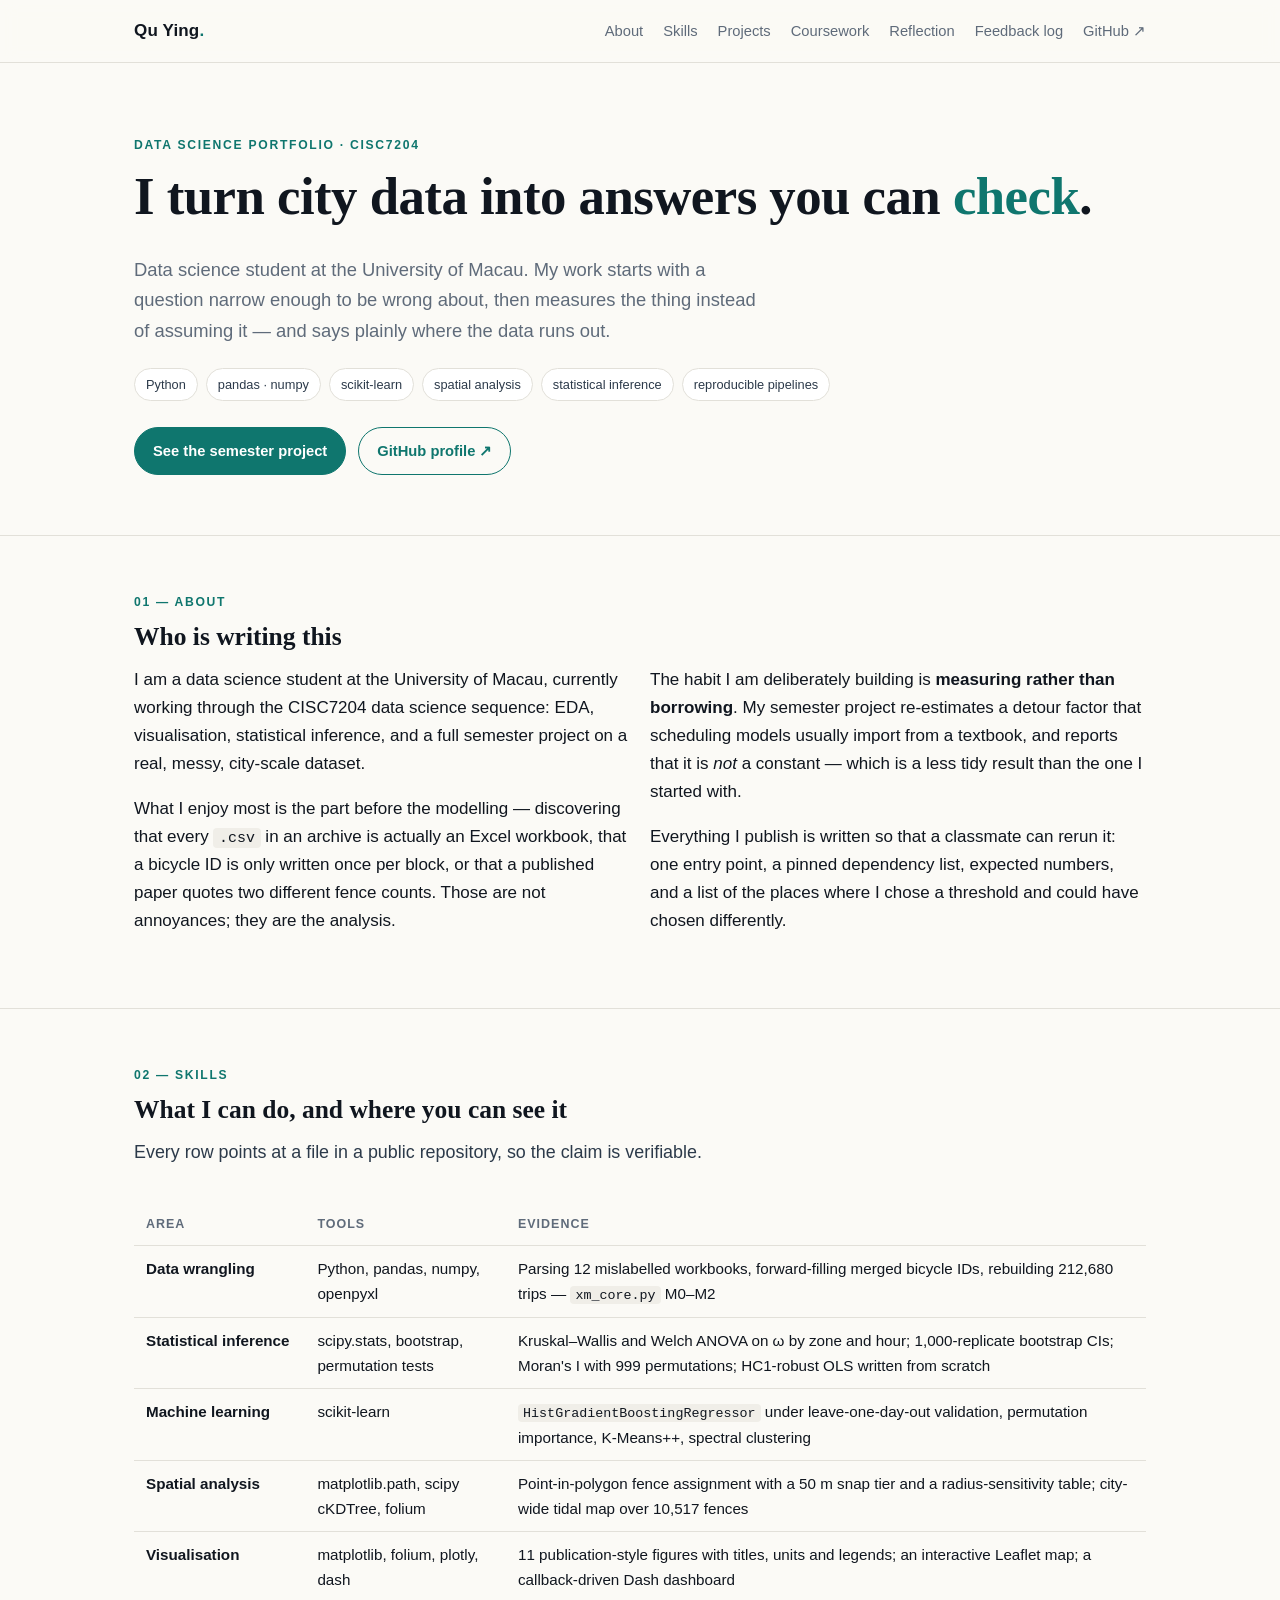
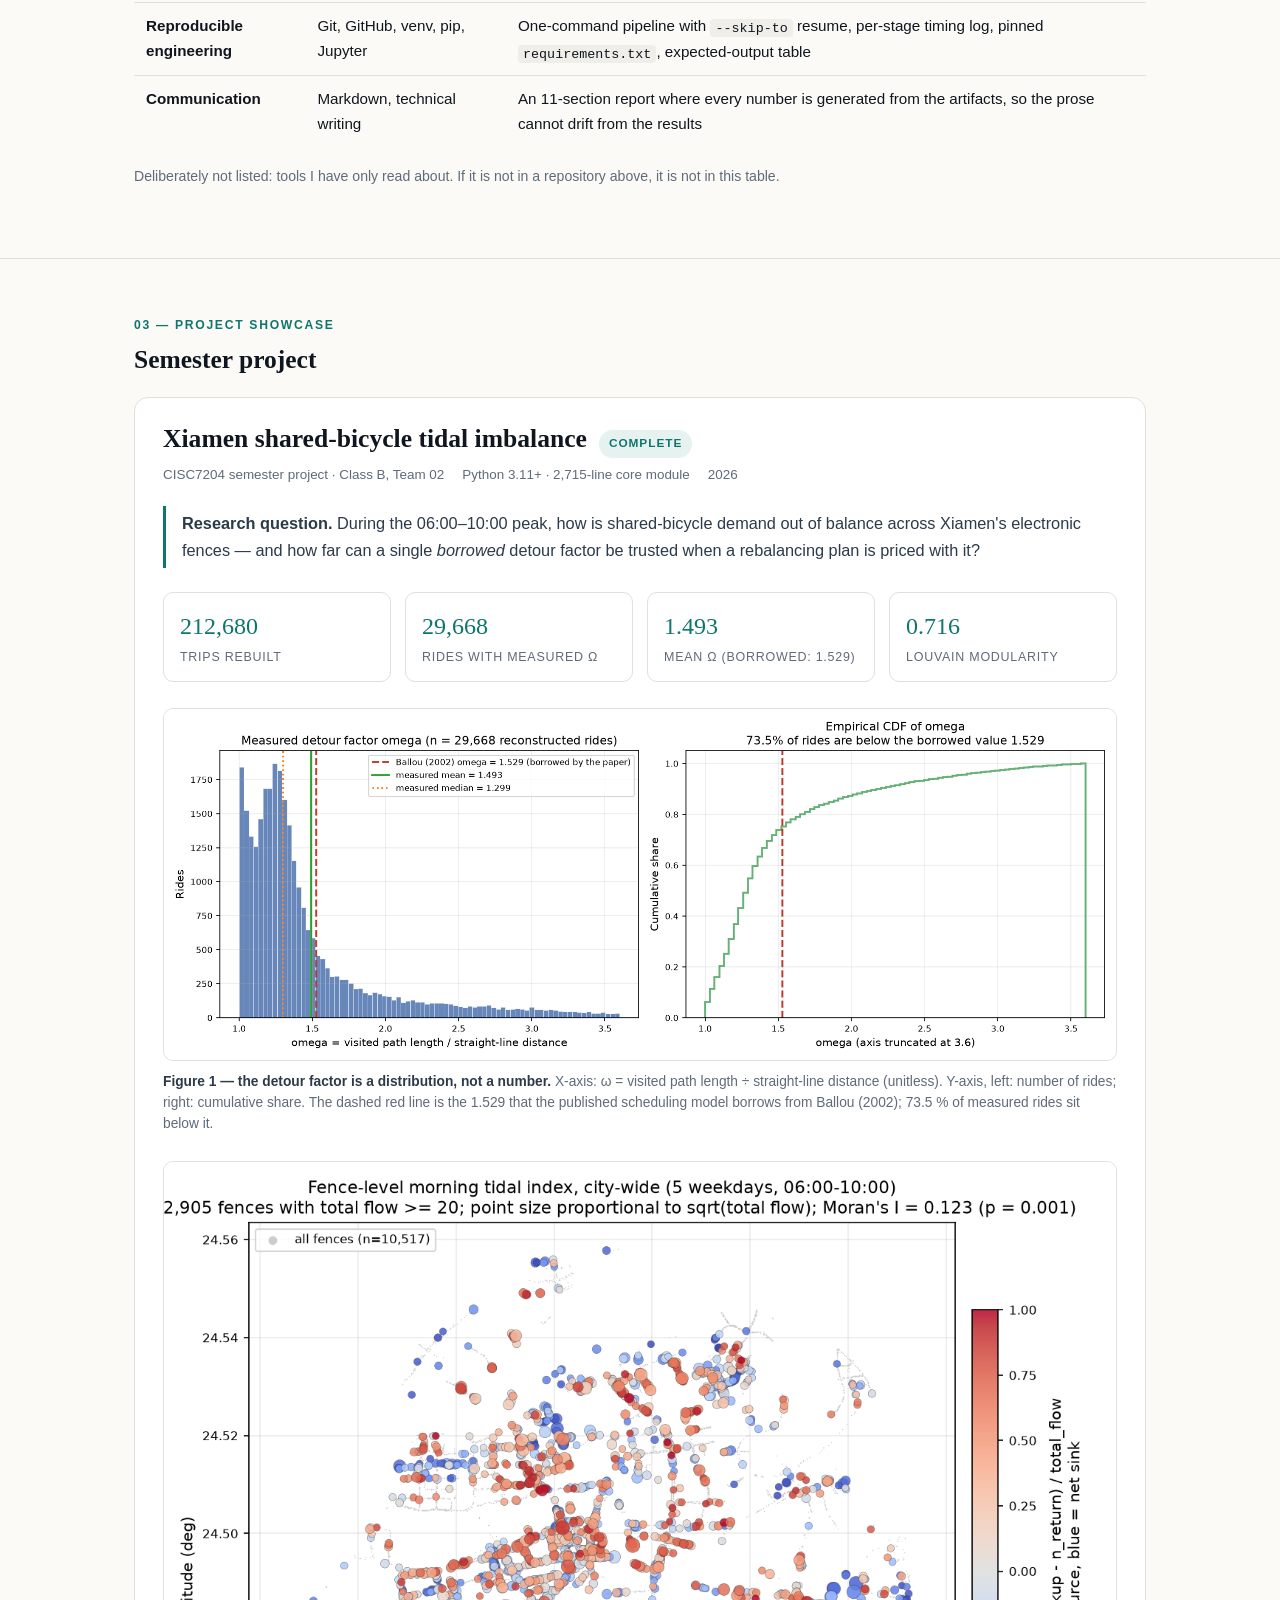
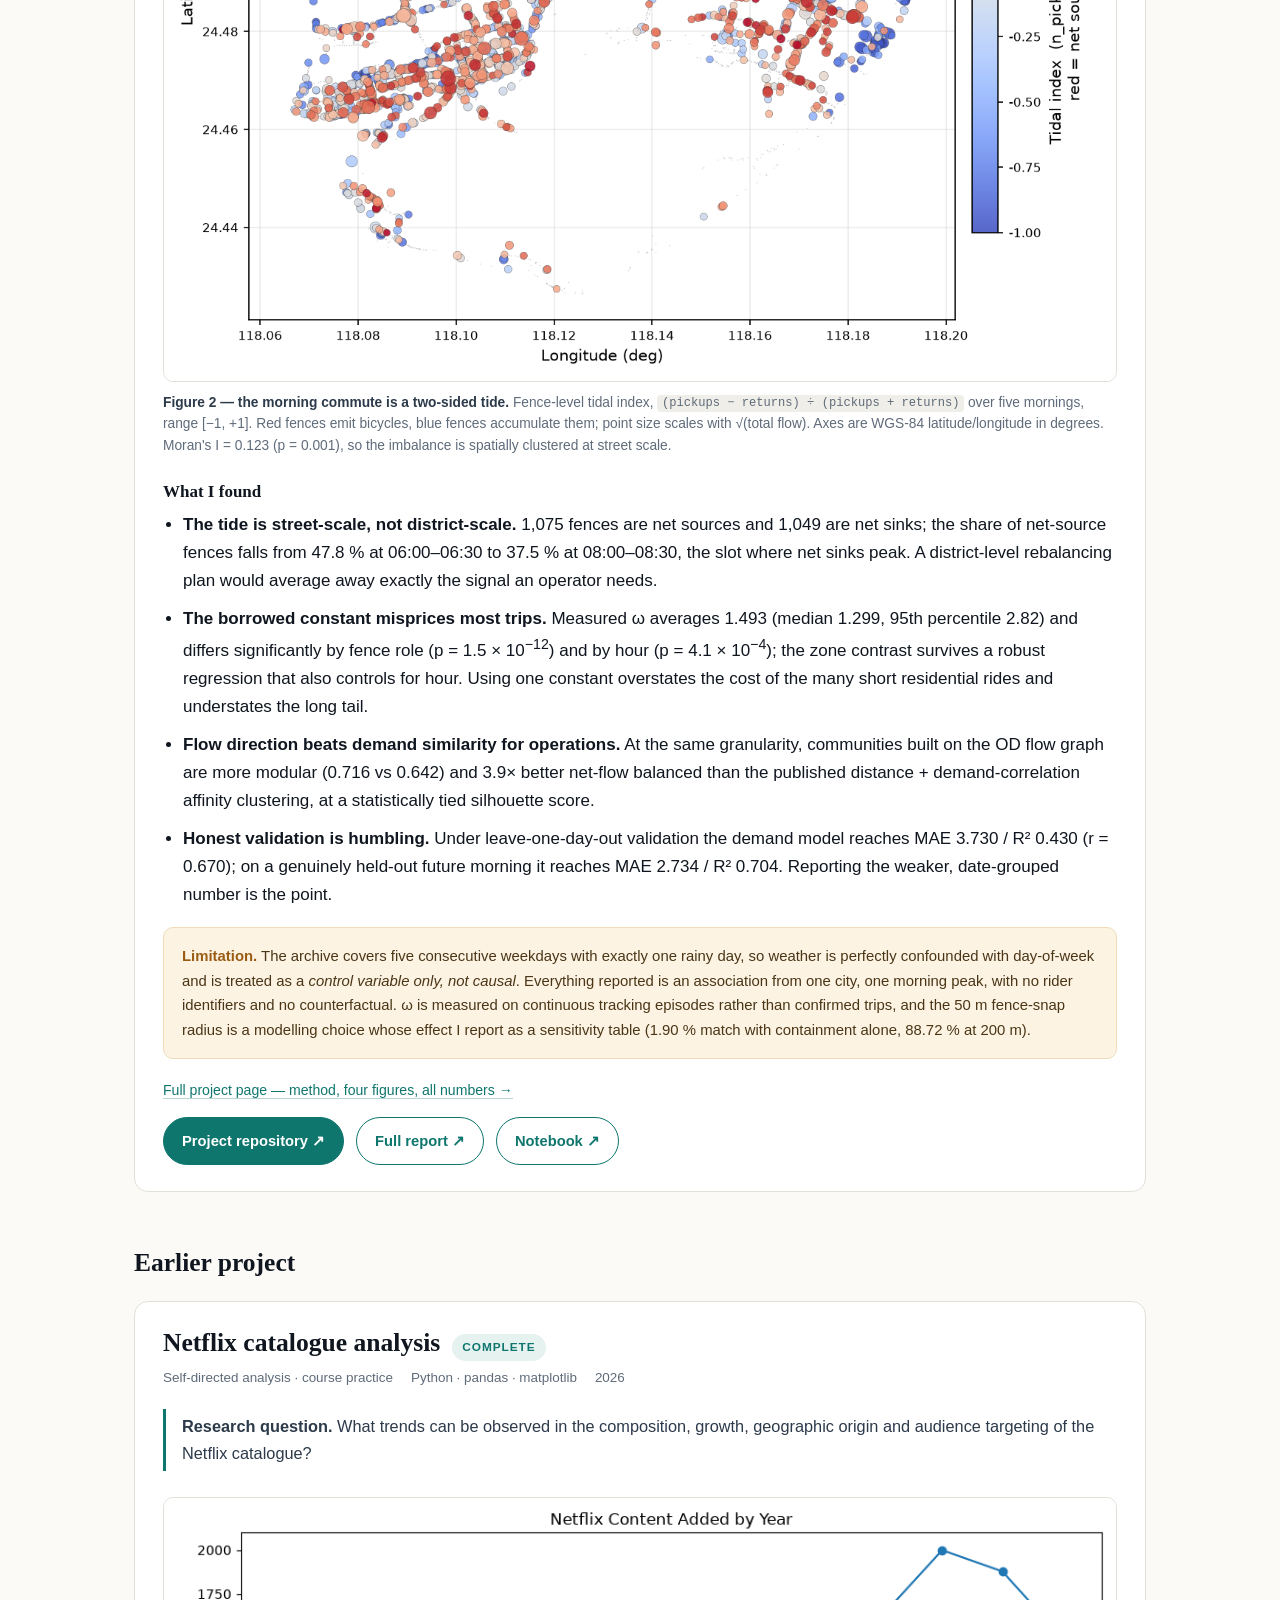
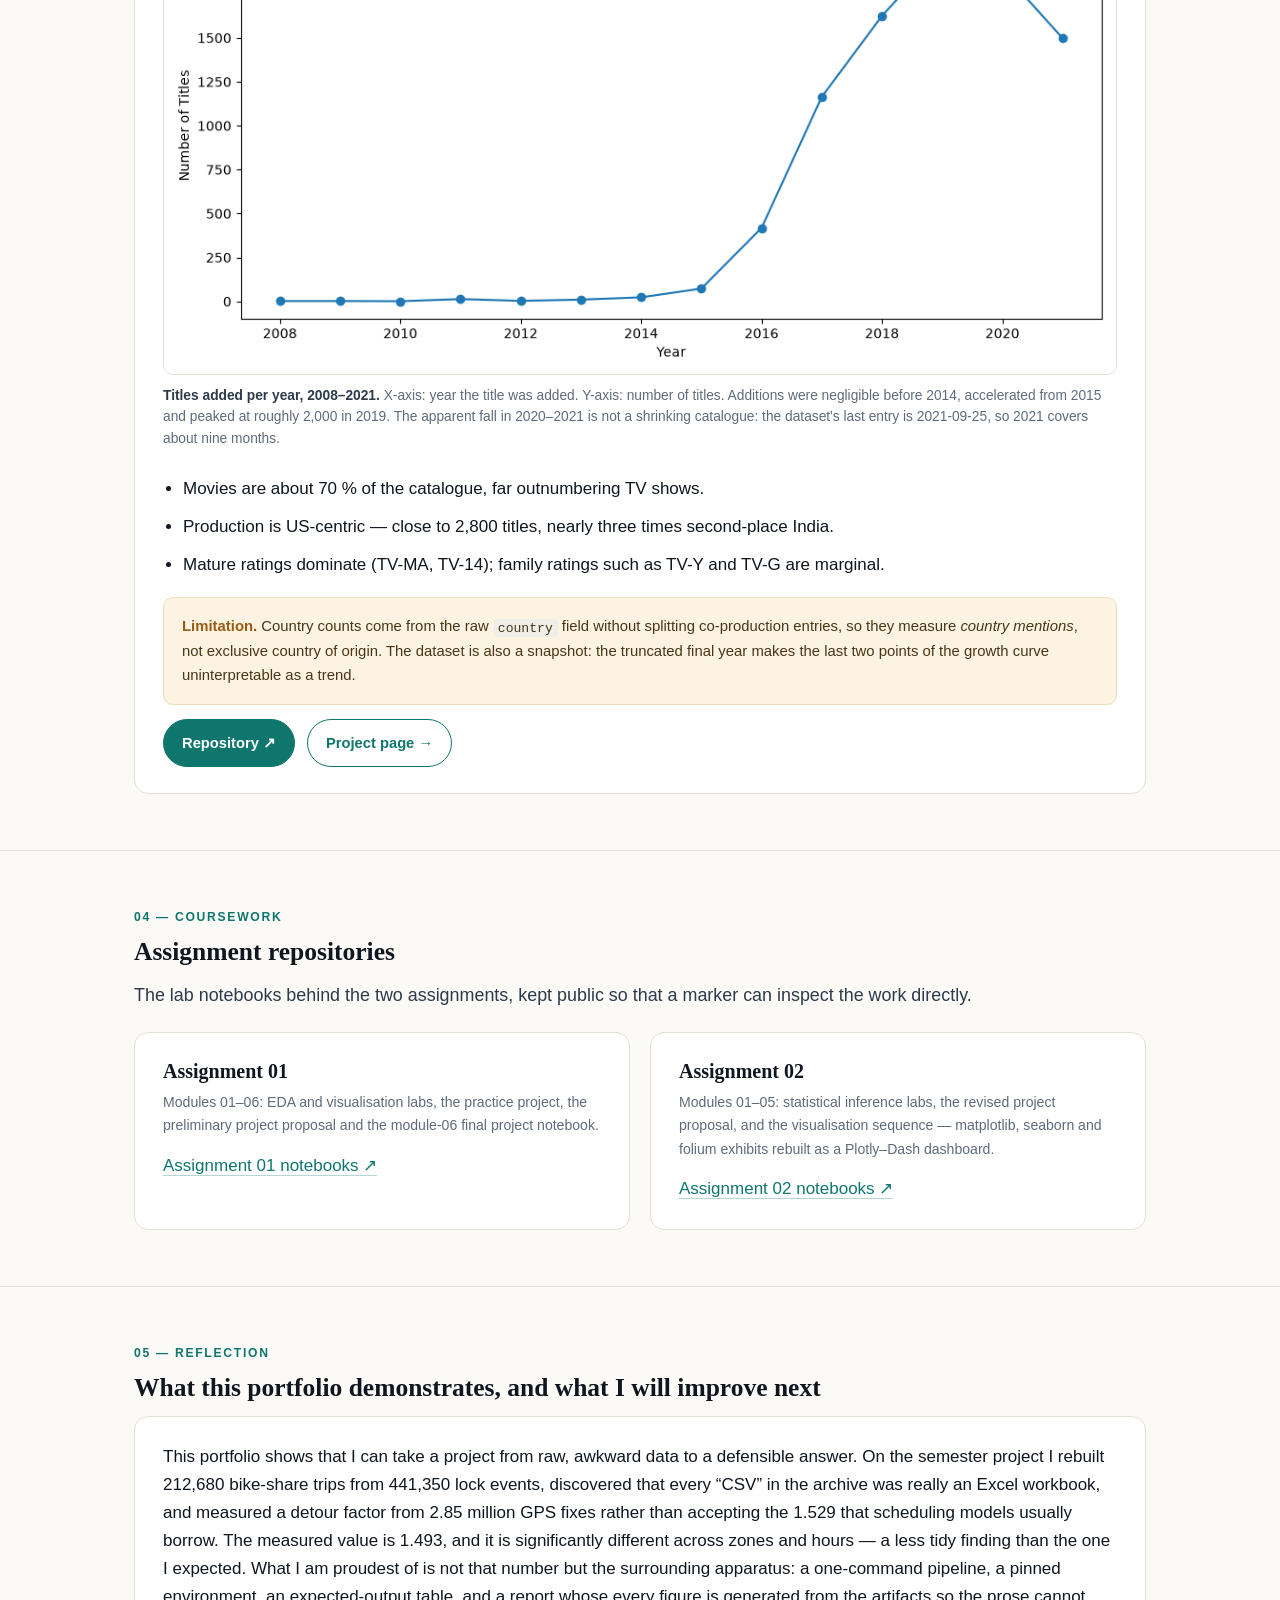
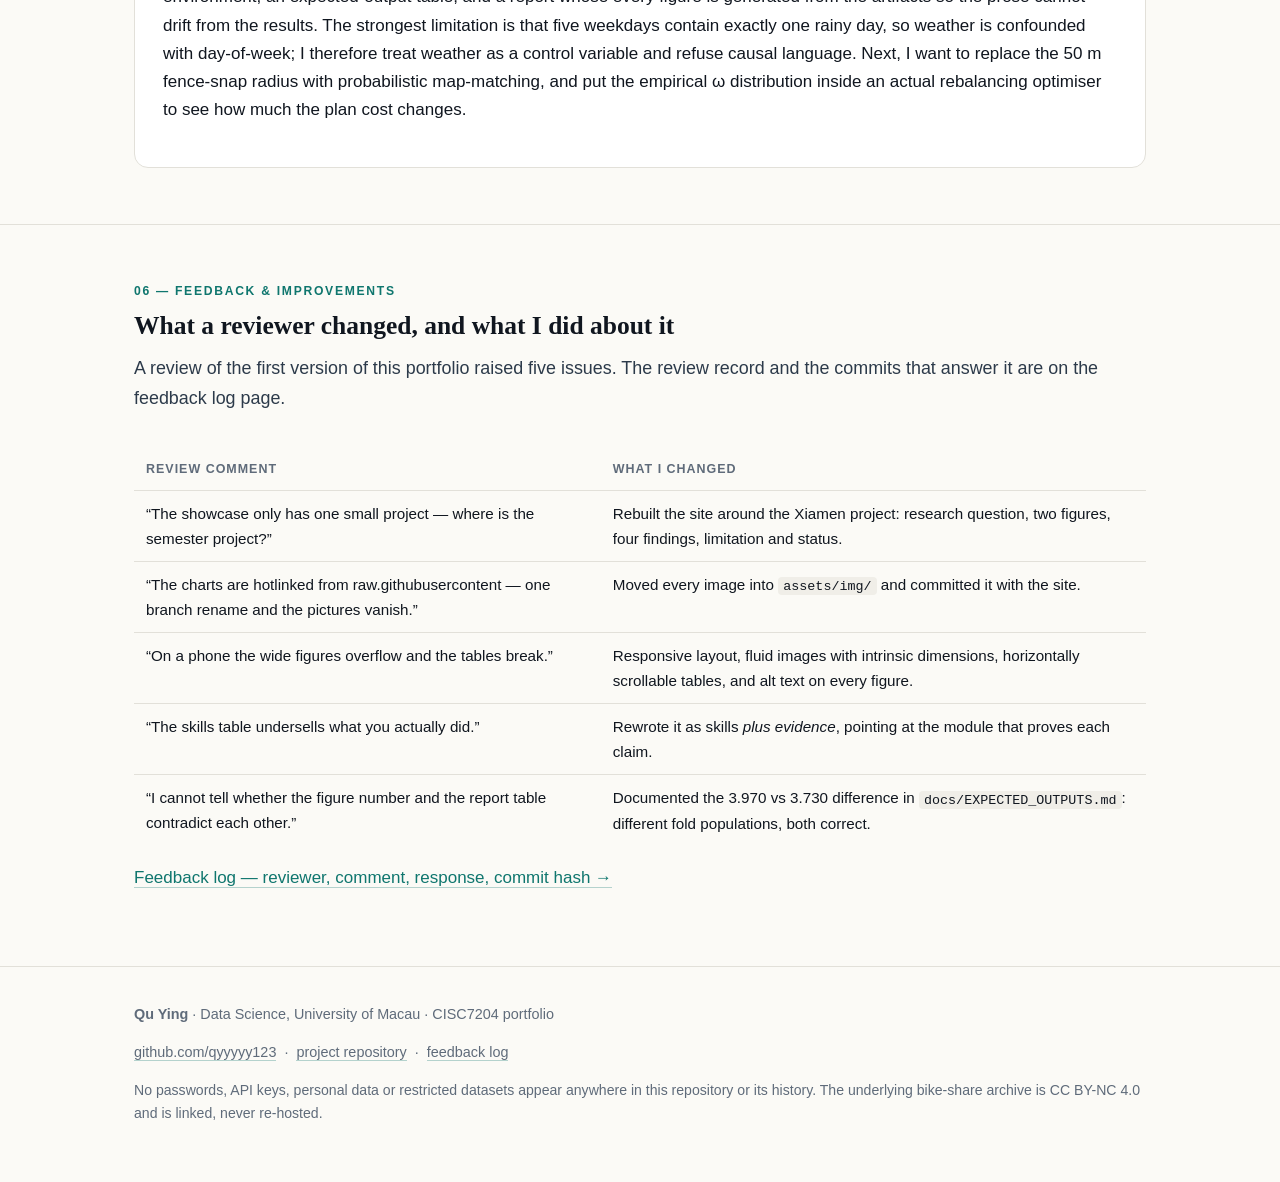
==== index.html @ 93f578ed "site: rebuild portfolio around the semester project The previous site was a Jekyll page describing o" ====
<!DOCTYPE html>
<html lang="en">
<head>
<meta charset="utf-8">
<meta name="viewport" content="width=device-width, initial-scale=1">
<title>Qu Ying — Data Science Portfolio</title>
<meta name="description" content="Data science portfolio of Qu Ying: a measured detour factor for Xiamen bike-share rebalancing, an honest validation scheme, and the limitations that come with five mornings of GPS data.">
<meta name="author" content="Qu Ying">
<link rel="stylesheet" href="assets/css/style.css">
</head>
<body>
<a class="skip" href="#main">Skip to content</a>

<header class="site">
  <div class="wrap">
    <a class="brand" href="index.html">Qu Ying<span>.</span></a>
    <nav class="top" aria-label="Sections">
      <a href="#about">About</a>
      <a href="#skills">Skills</a>
      <a href="#projects">Projects</a>
      <a href="#coursework">Coursework</a>
      <a href="#reflection">Reflection</a>
      <a href="feedback.html">Feedback log</a>
      <a href="https://github.com/qyyyyy123" target="_blank" rel="noopener">GitHub&nbsp;↗</a>
    </nav>
  </div>
</header>

<main id="main">

  <!-- ============================ HERO ============================ -->
  <section class="hero">
    <div class="wrap hero-grid">
      <div>
        <p class="eyebrow">Data Science Portfolio · CISC7204</p>
        <h1>I turn city data into answers you can <em>check</em>.</h1>
        <p class="sub">
          Data science student at the University of Macau. My work starts with a question narrow
          enough to be wrong about, then measures the thing instead of assuming it — and says
          plainly where the data runs out.
        </p>
        <div class="tagrow">
          <span class="tag">Python</span>
          <span class="tag">pandas · numpy</span>
          <span class="tag">scikit-learn</span>
          <span class="tag">spatial analysis</span>
          <span class="tag">statistical inference</span>
          <span class="tag">reproducible pipelines</span>
        </div>
        <div class="btnrow">
          <a class="btn" href="#projects">See the semester project</a>
          <a class="btn ghost" href="https://github.com/qyyyyy123" target="_blank" rel="noopener">GitHub profile ↗</a>
        </div>
      </div>
    </div>
  </section>

  <!-- ============================ ABOUT ============================ -->
  <section id="about">
    <div class="wrap">
      <p class="eyebrow">01 — About</p>
      <h2>Who is writing this</h2>
      <div class="grid-2">
        <div>
          <p>
            I am a data science student at the University of Macau, currently working through the
            CISC7204 data science sequence: EDA, visualisation, statistical inference, and a full
            semester project on a real, messy, city-scale dataset.
          </p>
          <p>
            What I enjoy most is the part before the modelling — discovering that every
            <code>.csv</code> in an archive is actually an Excel workbook, that a bicycle ID is only
            written once per block, or that a published paper quotes two different fence counts.
            Those are not annoyances; they are the analysis.
          </p>
        </div>
        <div>
          <p>
            The habit I am deliberately building is <strong>measuring rather than borrowing</strong>.
            My semester project re-estimates a detour factor that scheduling models usually import
            from a textbook, and reports that it is <em>not</em> a constant — which is a less tidy
            result than the one I started with.
          </p>
          <p>
            Everything I publish is written so that a classmate can rerun it: one entry point, a
            pinned dependency list, expected numbers, and a list of the places where I chose a
            threshold and could have chosen differently.
          </p>
        </div>
      </div>
    </div>
  </section>

  <!-- ============================ SKILLS ============================ -->
  <section id="skills">
    <div class="wrap">
      <p class="eyebrow">02 — Skills</p>
      <h2>What I can do, and where you can see it</h2>
      <p class="lede">Every row points at a file in a public repository, so the claim is verifiable.</p>
      <div class="table-wrap">
        <table>
          <thead>
            <tr><th>Area</th><th>Tools</th><th>Evidence</th></tr>
          </thead>
          <tbody>
            <tr>
              <td><strong>Data wrangling</strong></td>
              <td>Python, pandas, numpy, openpyxl</td>
              <td>Parsing 12 mislabelled workbooks, forward-filling merged bicycle IDs, rebuilding 212,680 trips — <code>xm_core.py</code> M0–M2</td>
            </tr>
            <tr>
              <td><strong>Statistical inference</strong></td>
              <td>scipy.stats, bootstrap, permutation tests</td>
              <td>Kruskal–Wallis and Welch ANOVA on ω by zone and hour; 1,000-replicate bootstrap CIs; Moran's I with 999 permutations; HC1-robust OLS written from scratch</td>
            </tr>
            <tr>
              <td><strong>Machine learning</strong></td>
              <td>scikit-learn</td>
              <td><code>HistGradientBoostingRegressor</code> under leave-one-day-out validation, permutation importance, K-Means++, spectral clustering</td>
            </tr>
            <tr>
              <td><strong>Spatial analysis</strong></td>
              <td>matplotlib.path, scipy cKDTree, folium</td>
              <td>Point-in-polygon fence assignment with a 50 m snap tier and a radius-sensitivity table; city-wide tidal map over 10,517 fences</td>
            </tr>
            <tr>
              <td><strong>Visualisation</strong></td>
              <td>matplotlib, folium, plotly, dash</td>
              <td>11 publication-style figures with titles, units and legends; an interactive Leaflet map; a callback-driven Dash dashboard</td>
            </tr>
            <tr>
              <td><strong>Reproducible engineering</strong></td>
              <td>Git, GitHub, venv, pip, Jupyter</td>
              <td>One-command pipeline with <code>--skip-to</code> resume, per-stage timing log, pinned <code>requirements.txt</code>, expected-output table</td>
            </tr>
            <tr>
              <td><strong>Communication</strong></td>
              <td>Markdown, technical writing</td>
              <td>An 11-section report where every number is generated from the artifacts, so the prose cannot drift from the results</td>
            </tr>
          </tbody>
        </table>
      </div>
      <p class="small">
        Deliberately not listed: tools I have only read about. If it is not in a repository above,
        it is not in this table.
      </p>
    </div>
  </section>

  <!-- ============================ PROJECTS ============================ -->
  <section id="projects">
    <div class="wrap">
      <p class="eyebrow">03 — Project showcase</p>
      <h2>Semester project</h2>

      <article class="card" style="margin-top:22px;">
        <div class="project-head">
          <h3>Xiamen shared-bicycle tidal imbalance</h3>
          <span class="status">Complete</span>
        </div>
        <p class="meta">
          <span>CISC7204 semester project · Class B, Team 02</span>
          <span>Python 3.11+ · 2,715-line core module</span>
          <span>2026</span>
        </p>

        <div class="research-q">
          <strong>Research question.</strong> During the 06:00–10:00 peak, how is shared-bicycle
          demand out of balance across Xiamen's electronic fences — and how far can a single
          <em>borrowed</em> detour factor be trusted when a rebalancing plan is priced with it?
        </div>

        <div class="kpis">
          <div class="kpi"><div class="n">212,680</div><div class="l">trips rebuilt</div></div>
          <div class="kpi"><div class="n">29,668</div><div class="l">rides with measured ω</div></div>
          <div class="kpi"><div class="n">1.493</div><div class="l">mean ω (borrowed: 1.529)</div></div>
          <div class="kpi"><div class="n">0.716</div><div class="l">Louvain modularity</div></div>
        </div>

        <figure>
          <img src="assets/img/omega-distribution.png"
               alt="Left: histogram of the measured detour factor omega for 29,668 rides, peaking near 1.2, with vertical lines marking the borrowed constant 1.529, the measured mean 1.493 and the median 1.299. Right: empirical cumulative distribution, showing that 73.5 percent of rides fall below 1.529."
               width="1875" height="690" loading="lazy">
          <figcaption>
            <b>Figure 1 — the detour factor is a distribution, not a number.</b> X-axis: ω =
            visited path length ÷ straight-line distance (unitless). Y-axis, left: number of rides;
            right: cumulative share. The dashed red line is the 1.529 that the published scheduling
            model borrows from Ballou (2002); 73.5 % of measured rides sit below it.
          </figcaption>
        </figure>

        <figure>
          <img src="assets/img/tidal-map.png"
               alt="Map of Xiamen showing 2,905 electronic fences coloured by morning tidal index, red for net sources and blue for net sinks, with point size proportional to total flow, and a legend for all 10,517 registered fences."
               width="1290" height="1110" loading="lazy">
          <figcaption>
            <b>Figure 2 — the morning commute is a two-sided tide.</b> Fence-level tidal index,
            <code>(pickups − returns) ÷ (pickups + returns)</code> over five mornings, range
            [−1, +1]. Red fences emit bicycles, blue fences accumulate them; point size scales with
            √(total flow). Axes are WGS-84 latitude/longitude in degrees. Moran's I = 0.123
            (p = 0.001), so the imbalance is spatially clustered at street scale.
          </figcaption>
        </figure>

        <h4>What I found</h4>
        <ul class="findings">
          <li>
            <strong>The tide is street-scale, not district-scale.</strong> 1,075 fences are net
            sources and 1,049 are net sinks; the share of net-source fences falls from 47.8 % at
            06:00–06:30 to 37.5 % at 08:00–08:30, the slot where net sinks peak. A district-level
            rebalancing plan would average away exactly the signal an operator needs.
          </li>
          <li>
            <strong>The borrowed constant misprices most trips.</strong> Measured ω averages 1.493
            (median 1.299, 95th percentile 2.82) and differs significantly by fence role
            (p = 1.5 × 10<sup>−12</sup>) and by hour (p = 4.1 × 10<sup>−4</sup>); the zone contrast
            survives a robust regression that also controls for hour. Using one constant overstates
            the cost of the many short residential rides and understates the long tail.
          </li>
          <li>
            <strong>Flow direction beats demand similarity for operations.</strong> At the same
            granularity, communities built on the OD flow graph are more modular (0.716 vs 0.642)
            and 3.9× better net-flow balanced than the published distance + demand-correlation
            affinity clustering, at a statistically tied silhouette score.
          </li>
          <li>
            <strong>Honest validation is humbling.</strong> Under leave-one-day-out validation the
            demand model reaches MAE 3.730 / R² 0.430 (r = 0.670); on a genuinely held-out future
            morning it reaches MAE 2.734 / R² 0.704. Reporting the weaker, date-grouped number is
            the point.
          </li>
        </ul>

        <div class="callout">
          <strong>Limitation.</strong> The archive covers five consecutive weekdays with exactly one
          rainy day, so weather is perfectly confounded with day-of-week and is treated as a
          <em>control variable only, not causal</em>. Everything reported is an association from one
          city, one morning peak, with no rider identifiers and no counterfactual. ω is measured on
          continuous tracking episodes rather than confirmed trips, and the 50 m fence-snap radius is
          a modelling choice whose effect I report as a sensitivity table (1.90 % match with
          containment alone, 88.72 % at 200 m).
        </div>

        <p class="small" style="margin-top:20px;">
          <a href="projects/xiamen.html">Full project page — method, four figures, all numbers →</a>
        </p>
        <div class="btnrow" style="margin-top:14px;">
          <a class="btn" href="https://github.com/qyyyyy123/xiamen-shared-bicycle-analysis" target="_blank" rel="noopener">Project repository ↗</a>
          <a class="btn ghost" href="https://github.com/qyyyyy123/xiamen-shared-bicycle-analysis/blob/main/docs/FINAL_REPORT.md" target="_blank" rel="noopener">Full report ↗</a>
          <a class="btn ghost" href="https://github.com/qyyyyy123/xiamen-shared-bicycle-analysis/blob/main/Xiamen_SharedBicycle_Analysis.ipynb" target="_blank" rel="noopener">Notebook ↗</a>
        </div>
      </article>

      <h2 style="margin-top:56px;">Earlier project</h2>

      <article class="card" style="margin-top:22px;">
        <div class="project-head">
          <h3>Netflix catalogue analysis</h3>
          <span class="status">Complete</span>
        </div>
        <p class="meta">
          <span>Self-directed analysis · course practice</span>
          <span>Python · pandas · matplotlib</span>
          <span>2026</span>
        </p>

        <div class="research-q">
          <strong>Research question.</strong> What trends can be observed in the composition,
          growth, geographic origin and audience targeting of the Netflix catalogue?
        </div>

        <figure>
          <img src="assets/img/netflix-titles-by-year.png"
               alt="Line chart of the number of titles added to Netflix per year from 2008 to 2021, flat before 2014, rising steeply from 2015 and peaking near 2,000 titles in 2019 before declining in 2020 and 2021."
               width="1000" height="500" loading="lazy">
          <figcaption>
            <b>Titles added per year, 2008–2021.</b> X-axis: year the title was added. Y-axis:
            number of titles. Additions were negligible before 2014, accelerated from 2015 and peaked
            at roughly 2,000 in 2019. The apparent fall in 2020–2021 is not a shrinking catalogue:
            the dataset's last entry is 2021-09-25, so 2021 covers about nine months.
          </figcaption>
        </figure>

        <ul class="findings">
          <li>Movies are about 70 % of the catalogue, far outnumbering TV shows.</li>
          <li>Production is US-centric — close to 2,800 titles, nearly three times second-place India.</li>
          <li>Mature ratings dominate (TV-MA, TV-14); family ratings such as TV-Y and TV-G are marginal.</li>
        </ul>

        <div class="callout">
          <strong>Limitation.</strong> Country counts come from the raw <code>country</code> field
          without splitting co-production entries, so they measure <em>country mentions</em>, not
          exclusive country of origin. The dataset is also a snapshot: the truncated final year makes
          the last two points of the growth curve uninterpretable as a trend.
        </div>

        <div class="btnrow" style="margin-top:14px;">
          <a class="btn" href="https://github.com/qyyyyy123/data-science-project" target="_blank" rel="noopener">Repository ↗</a>
          <a class="btn ghost" href="projects/netflix.html">Project page →</a>
        </div>
      </article>
    </div>
  </section>

  <!-- ============================ COURSEWORK ============================ -->
  <section id="coursework">
    <div class="wrap">
      <p class="eyebrow">04 — Coursework</p>
      <h2>Assignment repositories</h2>
      <p class="lede">
        The lab notebooks behind the two assignments, kept public so that a marker can inspect the
        work directly.
      </p>
      <div class="grid-2" style="margin-top:22px;">
        <div class="card">
          <div class="project-head"><h3 style="font-size:1.25rem;">Assignment 01</h3></div>
          <p class="small" style="margin-top:8px;">
            Modules 01–06: EDA and visualisation labs, the practice project, the preliminary project
            proposal and the module-06 final project notebook.
          </p>
          <p style="margin-bottom:0;">
            <a href="https://github.com/qyyyyy123/CISC7204-MC641326-2026GitHub/tree/main/cisc7204-Assgn01-2026-MC641326" target="_blank" rel="noopener">Assignment 01 notebooks ↗</a>
          </p>
        </div>
        <div class="card">
          <div class="project-head"><h3 style="font-size:1.25rem;">Assignment 02</h3></div>
          <p class="small" style="margin-top:8px;">
            Modules 01–05: statistical inference labs, the revised project proposal, and the
            visualisation sequence — matplotlib, seaborn and folium exhibits rebuilt as a Plotly–Dash
            dashboard.
          </p>
          <p style="margin-bottom:0;">
            <a href="https://github.com/qyyyyy123/CISC7204-MC641326-2026GitHub/tree/main/cisc7204-Assgn02-2026-MC641326" target="_blank" rel="noopener">Assignment 02 notebooks ↗</a>
          </p>
        </div>
      </div>
    </div>
  </section>

  <!-- ============================ REFLECTION ============================ -->
  <section id="reflection">
    <div class="wrap">
      <p class="eyebrow">05 — Reflection</p>
      <h2>What this portfolio demonstrates, and what I will improve next</h2>
      <div class="card">
        <p>
          This portfolio shows that I can take a project from raw, awkward data to a defensible
          answer. On the semester project I rebuilt 212,680 bike-share trips from 441,350 lock
          events, discovered that every “CSV” in the archive was really an Excel workbook, and
          measured a detour factor from 2.85 million GPS fixes rather than accepting the 1.529 that
          scheduling models usually borrow. The measured value is 1.493, and it is significantly
          different across zones and hours — a less tidy finding than the one I expected. What I am
          proudest of is not that number but the surrounding apparatus: a one-command pipeline, a
          pinned environment, an expected-output table, and a report whose every figure is generated
          from the artifacts so the prose cannot drift from the results. The strongest limitation is
          that five weekdays contain exactly one rainy day, so weather is confounded with
          day-of-week; I therefore treat weather as a control variable and refuse causal language.
          Next, I want to replace the 50 m fence-snap radius with probabilistic map-matching, and put
          the empirical ω distribution inside an actual rebalancing optimiser to see how much the
          plan cost changes.
        </p>
      </div>
    </div>
  </section>

  <!-- ============================ FEEDBACK ============================ -->
  <section id="feedback">
    <div class="wrap">
      <p class="eyebrow">06 — Feedback &amp; improvements</p>
      <h2>What a reviewer changed, and what I did about it</h2>
      <p class="lede">
        A review of the first version of this portfolio raised five issues. The review record and
        the commits that answer it are on the feedback log page.
      </p>
      <div class="table-wrap">
        <table>
          <thead>
            <tr><th>Review comment</th><th>What I changed</th></tr>
          </thead>
          <tbody>
            <tr>
              <td>“The showcase only has one small project — where is the semester project?”</td>
              <td>Rebuilt the site around the Xiamen project: research question, two figures, four findings, limitation and status.</td>
            </tr>
            <tr>
              <td>“The charts are hotlinked from raw.githubusercontent — one branch rename and the pictures vanish.”</td>
              <td>Moved every image into <code>assets/img/</code> and committed it with the site.</td>
            </tr>
            <tr>
              <td>“On a phone the wide figures overflow and the tables break.”</td>
              <td>Responsive layout, fluid images with intrinsic dimensions, horizontally scrollable tables, and alt text on every figure.</td>
            </tr>
            <tr>
              <td>“The skills table undersells what you actually did.”</td>
              <td>Rewrote it as skills <em>plus evidence</em>, pointing at the module that proves each claim.</td>
            </tr>
            <tr>
              <td>“I cannot tell whether the figure number and the report table contradict each other.”</td>
              <td>Documented the 3.970 vs 3.730 difference in <code>docs/EXPECTED_OUTPUTS.md</code>: different fold populations, both correct.</td>
            </tr>
          </tbody>
        </table>
      </div>
      <p><a href="feedback.html">Feedback log — reviewer, comment, response, commit hash →</a></p>
    </div>
  </section>

</main>

<footer class="site">
  <div class="wrap">
    <p>
      <strong>Qu Ying</strong> · Data Science, University of Macau · CISC7204 portfolio
    </p>
    <p>
      <a href="https://github.com/qyyyyy123" target="_blank" rel="noopener">github.com/qyyyyy123</a>
      &nbsp;·&nbsp;
      <a href="https://github.com/qyyyyy123/xiamen-shared-bicycle-analysis" target="_blank" rel="noopener">project repository</a>
      &nbsp;·&nbsp;
      <a href="feedback.html">feedback log</a>
    </p>
    <p class="small">
      No passwords, API keys, personal data or restricted datasets appear anywhere in this
      repository or its history. The underlying bike-share archive is CC BY-NC 4.0 and is linked,
      never re-hosted.
    </p>
  </div>
</footer>

</body>
</html>
---- assets/css/style.css ----
/* ---------------------------------------------------------------
   Qu Ying — Data Science Portfolio
   Single stylesheet, no external dependencies, works offline.
   --------------------------------------------------------------- */

:root {
  --ink: #10161f;
  --ink-soft: #2c3a4a;
  --muted: #5f6b7a;
  --line: #e2e0d9;
  --paper: #fbfaf6;
  --card: #ffffff;
  --accent: #0f766e;
  --accent-soft: #e6f2f0;
  --warn: #9a5b13;
  --warn-soft: #fdf3e3;
  --max: 1060px;
  --radius: 14px;
}

* { box-sizing: border-box; }

html { scroll-behavior: smooth; }

body {
  margin: 0;
  background: var(--paper);
  color: var(--ink);
  font-family: -apple-system, BlinkMacSystemFont, "Segoe UI", Roboto, "Helvetica Neue",
               "Noto Sans", Arial, sans-serif;
  font-size: 17px;
  line-height: 1.65;
  -webkit-font-smoothing: antialiased;
}

h1, h2, h3, h4 {
  font-family: "Iowan Old Style", "Palatino Linotype", Palatino, Georgia, serif;
  font-weight: 600;
  line-height: 1.2;
  color: var(--ink);
  margin: 0 0 .5em;
}

p { margin: 0 0 1em; }

a { color: var(--accent); text-decoration: none; border-bottom: 1px solid rgba(15,118,110,.3); }
a:hover { border-bottom-color: var(--accent); }

code, pre {
  font-family: ui-monospace, SFMono-Regular, "SF Mono", Menlo, Consolas, monospace;
  font-size: .88em;
}
code { background: #f0eee8; padding: .12em .38em; border-radius: 4px; }
pre {
  background: #12202b; color: #e8eef2; padding: 16px 18px; border-radius: 10px;
  overflow-x: auto; line-height: 1.5;
}
pre code { background: none; color: inherit; padding: 0; }

/* ---------- layout ---------- */

.wrap { max-width: var(--max); margin: 0 auto; padding: 0 24px; }

section { padding: 56px 0; border-top: 1px solid var(--line); }
section:first-of-type { border-top: none; }

.eyebrow {
  font-size: .76rem; letter-spacing: .14em; text-transform: uppercase;
  color: var(--accent); font-weight: 700; margin: 0 0 10px;
}

.lede { font-size: 1.12rem; color: var(--ink-soft); }

/* ---------- header ---------- */

header.site {
  position: sticky; top: 0; z-index: 50;
  background: rgba(251,250,246,.92);
  backdrop-filter: saturate(180%) blur(8px);
  border-bottom: 1px solid var(--line);
}
header.site .wrap {
  display: flex; align-items: center; justify-content: space-between;
  gap: 18px; min-height: 62px;
}
.brand { font-weight: 700; letter-spacing: .01em; border: none; color: var(--ink); }
.brand span { color: var(--accent); }
nav.top { display: flex; flex-wrap: wrap; gap: 20px; font-size: .92rem; }
nav.top a { color: var(--muted); border: none; }
nav.top a:hover { color: var(--ink); }

/* ---------- hero ---------- */

.hero { padding: 72px 0 60px; }
.hero-grid { display: grid; grid-template-columns: 1fr; gap: 28px; }
.hero h1 { font-size: clamp(2.1rem, 5vw, 3.3rem); letter-spacing: -.01em; }
.hero h1 em { font-style: normal; color: var(--accent); }
.hero .sub { font-size: 1.15rem; color: var(--muted); max-width: 62ch; }

.tagrow { display: flex; flex-wrap: wrap; gap: 8px; margin: 22px 0 26px; }
.tag {
  font-size: .8rem; padding: 5px 11px; border-radius: 999px;
  background: var(--card); border: 1px solid var(--line); color: var(--ink-soft);
}

.btnrow { display: flex; flex-wrap: wrap; gap: 12px; }
.btn {
  display: inline-block; padding: 11px 18px; border-radius: 999px;
  font-size: .92rem; font-weight: 600; border: 1px solid var(--accent);
  color: #fff; background: var(--accent);
}
.btn:hover { background: #0c5f59; border-color: #0c5f59; }
.btn.ghost { background: transparent; color: var(--accent); }
.btn.ghost:hover { background: var(--accent-soft); }

/* ---------- cards & grids ---------- */

.card {
  background: var(--card); border: 1px solid var(--line); border-radius: var(--radius);
  padding: 26px 28px;
}

.grid-2 { display: grid; grid-template-columns: repeat(2, minmax(0, 1fr)); gap: 20px; }
.grid-3 { display: grid; grid-template-columns: repeat(3, minmax(0, 1fr)); gap: 20px; }

/* ---------- tables ---------- */

table { width: 100%; border-collapse: collapse; margin: 18px 0; font-size: .95rem; }
th, td { text-align: left; padding: 10px 12px; border-bottom: 1px solid var(--line); vertical-align: top; }
th { font-size: .78rem; text-transform: uppercase; letter-spacing: .08em; color: var(--muted); font-weight: 700; }
tbody tr:last-child td { border-bottom: none; }
.table-wrap { overflow-x: auto; }

/* ---------- figures ---------- */

figure { margin: 26px 0; }
figure img {
  display: block; width: 100%; height: auto;
  border: 1px solid var(--line); border-radius: 10px; background: #fff;
}
figcaption {
  font-size: .86rem; color: var(--muted); margin-top: 10px; line-height: 1.55;
}
figcaption b { color: var(--ink-soft); }

/* ---------- project blocks ---------- */

.project-head { display: flex; flex-wrap: wrap; align-items: baseline; gap: 12px; }
.project-head h3 { margin: 0; font-size: 1.6rem; }

.status {
  font-size: .74rem; font-weight: 700; letter-spacing: .08em; text-transform: uppercase;
  padding: 4px 10px; border-radius: 999px; background: var(--accent-soft); color: var(--accent);
  white-space: nowrap;
}
.status.wip { background: var(--warn-soft); color: var(--warn); }

.meta {
  font-size: .84rem; color: var(--muted); margin: 6px 0 18px;
  display: flex; flex-wrap: wrap; gap: 8px 18px;
}

.research-q {
  border-left: 3px solid var(--accent); padding: 4px 0 4px 16px;
  font-size: 1.02rem; color: var(--ink-soft); margin: 20px 0;
}

.findings { padding-left: 20px; margin: 0 0 18px; }
.findings li { margin-bottom: 10px; }

.callout {
  background: var(--warn-soft); border: 1px solid #f0dcb8; border-radius: 10px;
  padding: 16px 18px; font-size: .93rem; color: #4a3617;
}
.callout strong { color: var(--warn); }

.kpis { display: grid; grid-template-columns: repeat(4, minmax(0,1fr)); gap: 14px; margin: 24px 0; }
.kpi { background: var(--card); border: 1px solid var(--line); border-radius: 10px; padding: 14px 16px; }
.kpi .n { font-family: "Iowan Old Style", Palatino, Georgia, serif; font-size: 1.5rem; color: var(--accent); }
.kpi .l { font-size: .78rem; color: var(--muted); text-transform: uppercase; letter-spacing: .06em; }

/* ---------- footer ---------- */

footer.site {
  border-top: 1px solid var(--line); padding: 36px 0 48px; color: var(--muted); font-size: .9rem;
}
footer.site a { color: var(--muted); }

/* ---------- misc ---------- */

.small { font-size: .88rem; color: var(--muted); }
.divider { height: 1px; background: var(--line); margin: 40px 0; }
.checklist { list-style: none; padding: 0; margin: 0; }
.checklist li { padding-left: 26px; position: relative; margin-bottom: 9px; font-size: .95rem; }
.checklist li::before {
  content: "✓"; position: absolute; left: 0; top: 0; color: var(--accent); font-weight: 700;
}
.skip { position: absolute; left: -9999px; }
.skip:focus { left: 12px; top: 8px; background: #fff; padding: 8px 12px; z-index: 100; border-radius: 6px; }

/* ---------- responsive ---------- */

@media (max-width: 860px) {
  .grid-2, .grid-3 { grid-template-columns: 1fr; }
  .kpis { grid-template-columns: repeat(2, minmax(0,1fr)); }
  section { padding: 44px 0; }
  .hero { padding: 48px 0 40px; }
  body { font-size: 16px; }
}

@media (max-width: 560px) {
  header.site .wrap { flex-direction: column; align-items: flex-start; gap: 6px; padding-bottom: 10px; }
  nav.top { gap: 14px; font-size: .86rem; }
  .card { padding: 20px; }
}

@media print {
  header.site, .btnrow, footer.site { display: none; }
  body { background: #fff; font-size: 11pt; }
  section { page-break-inside: avoid; }
}
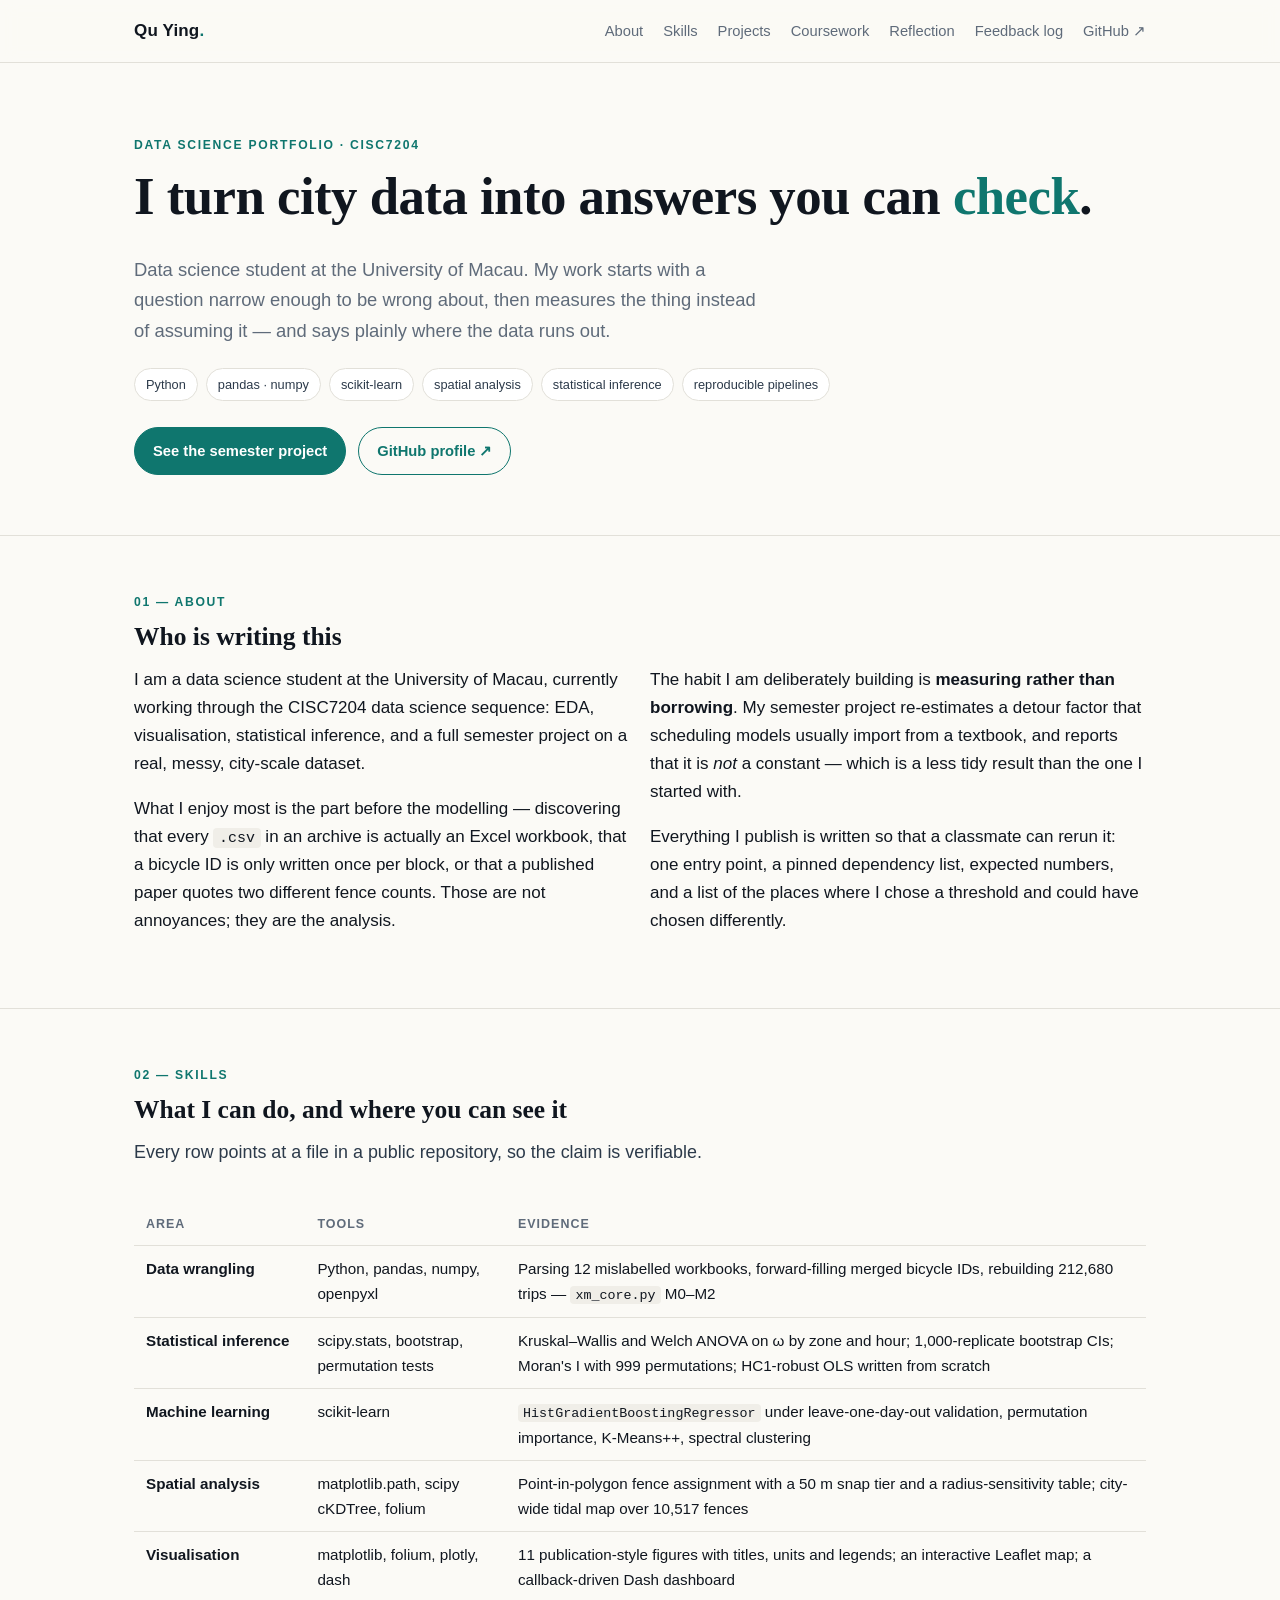
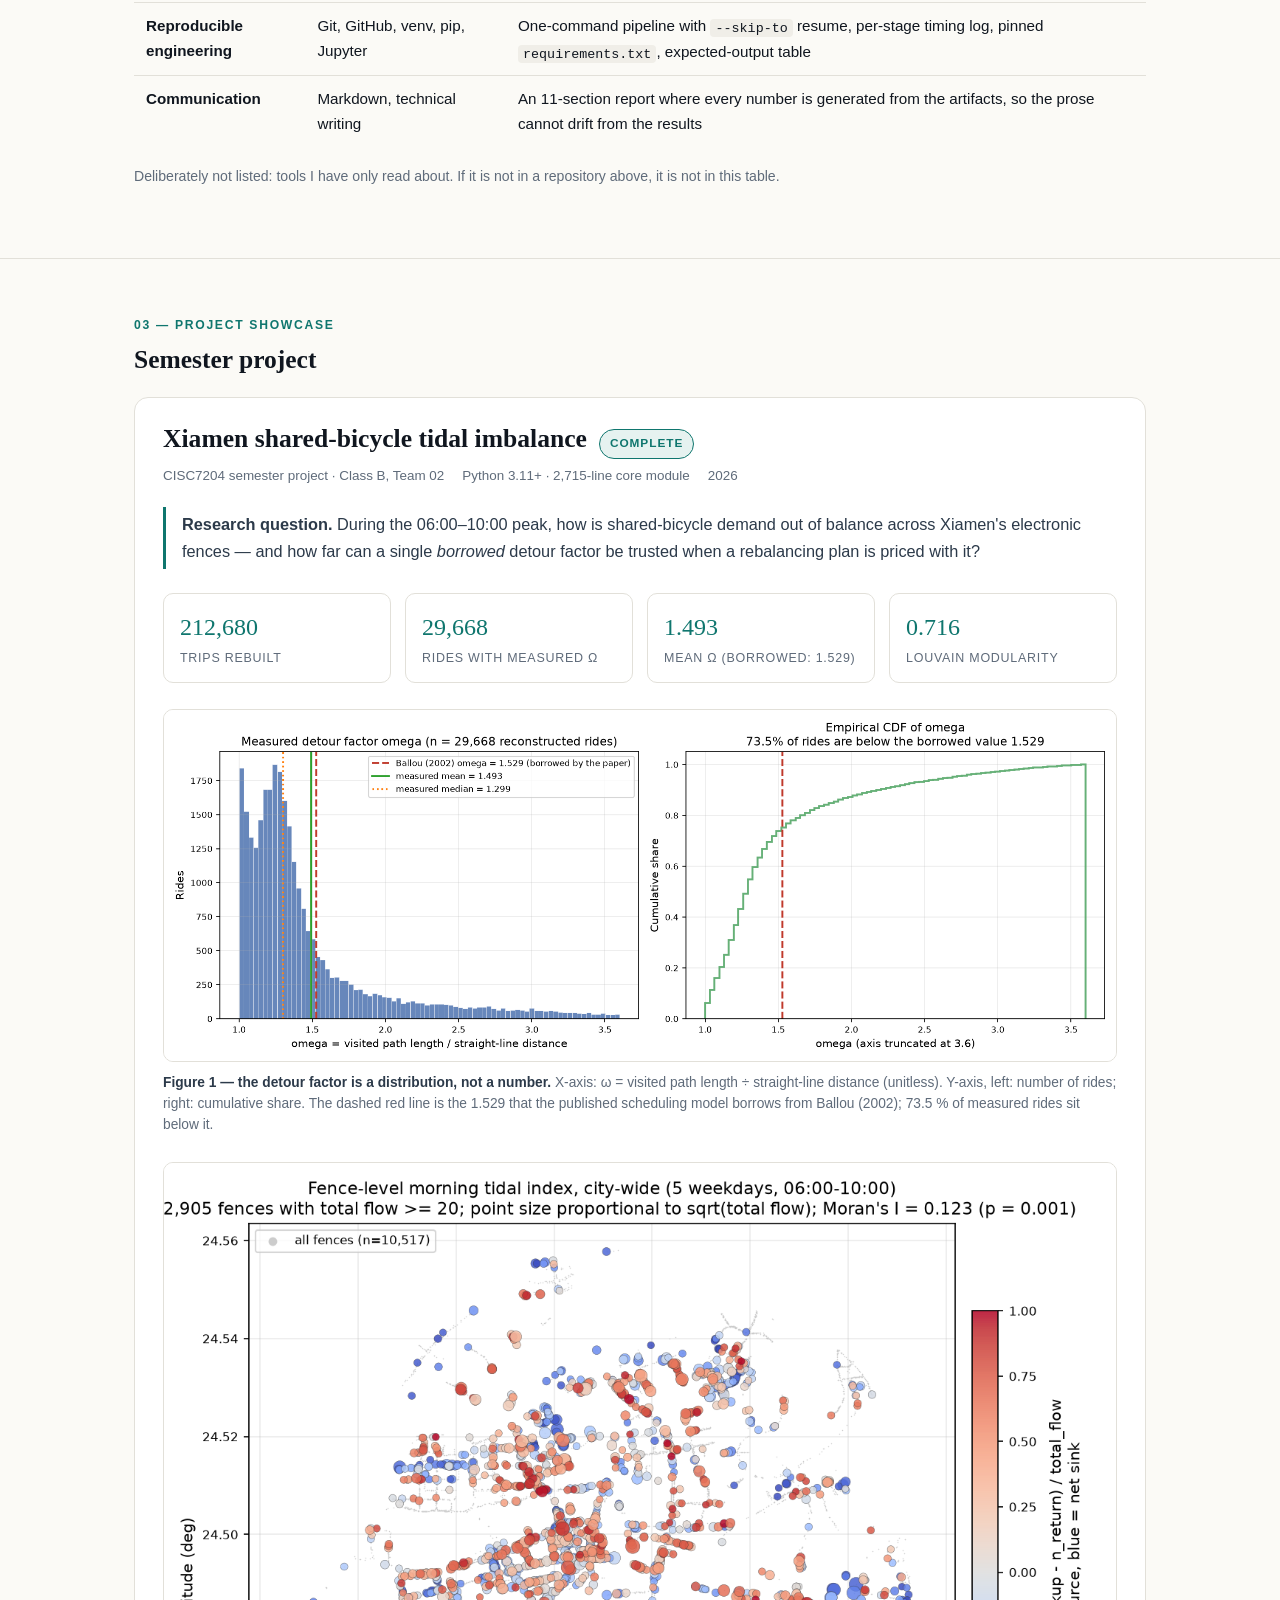
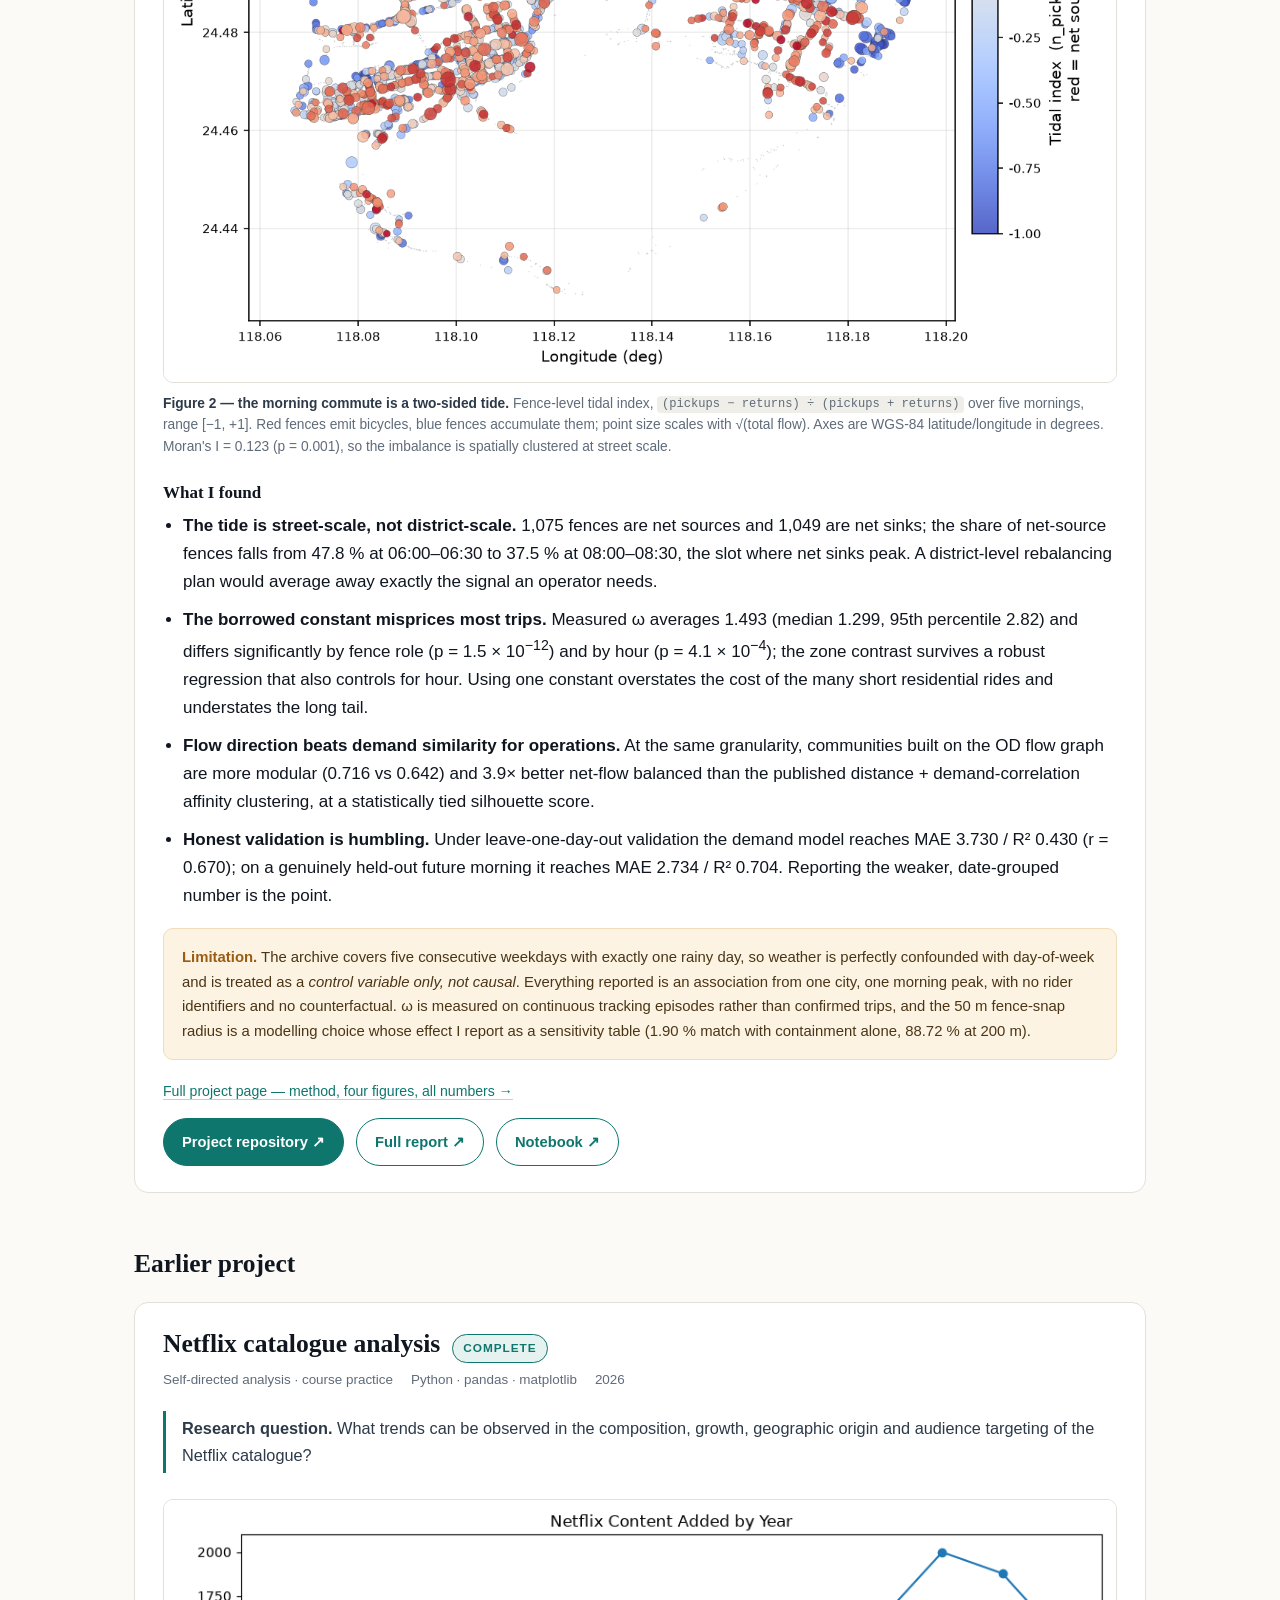
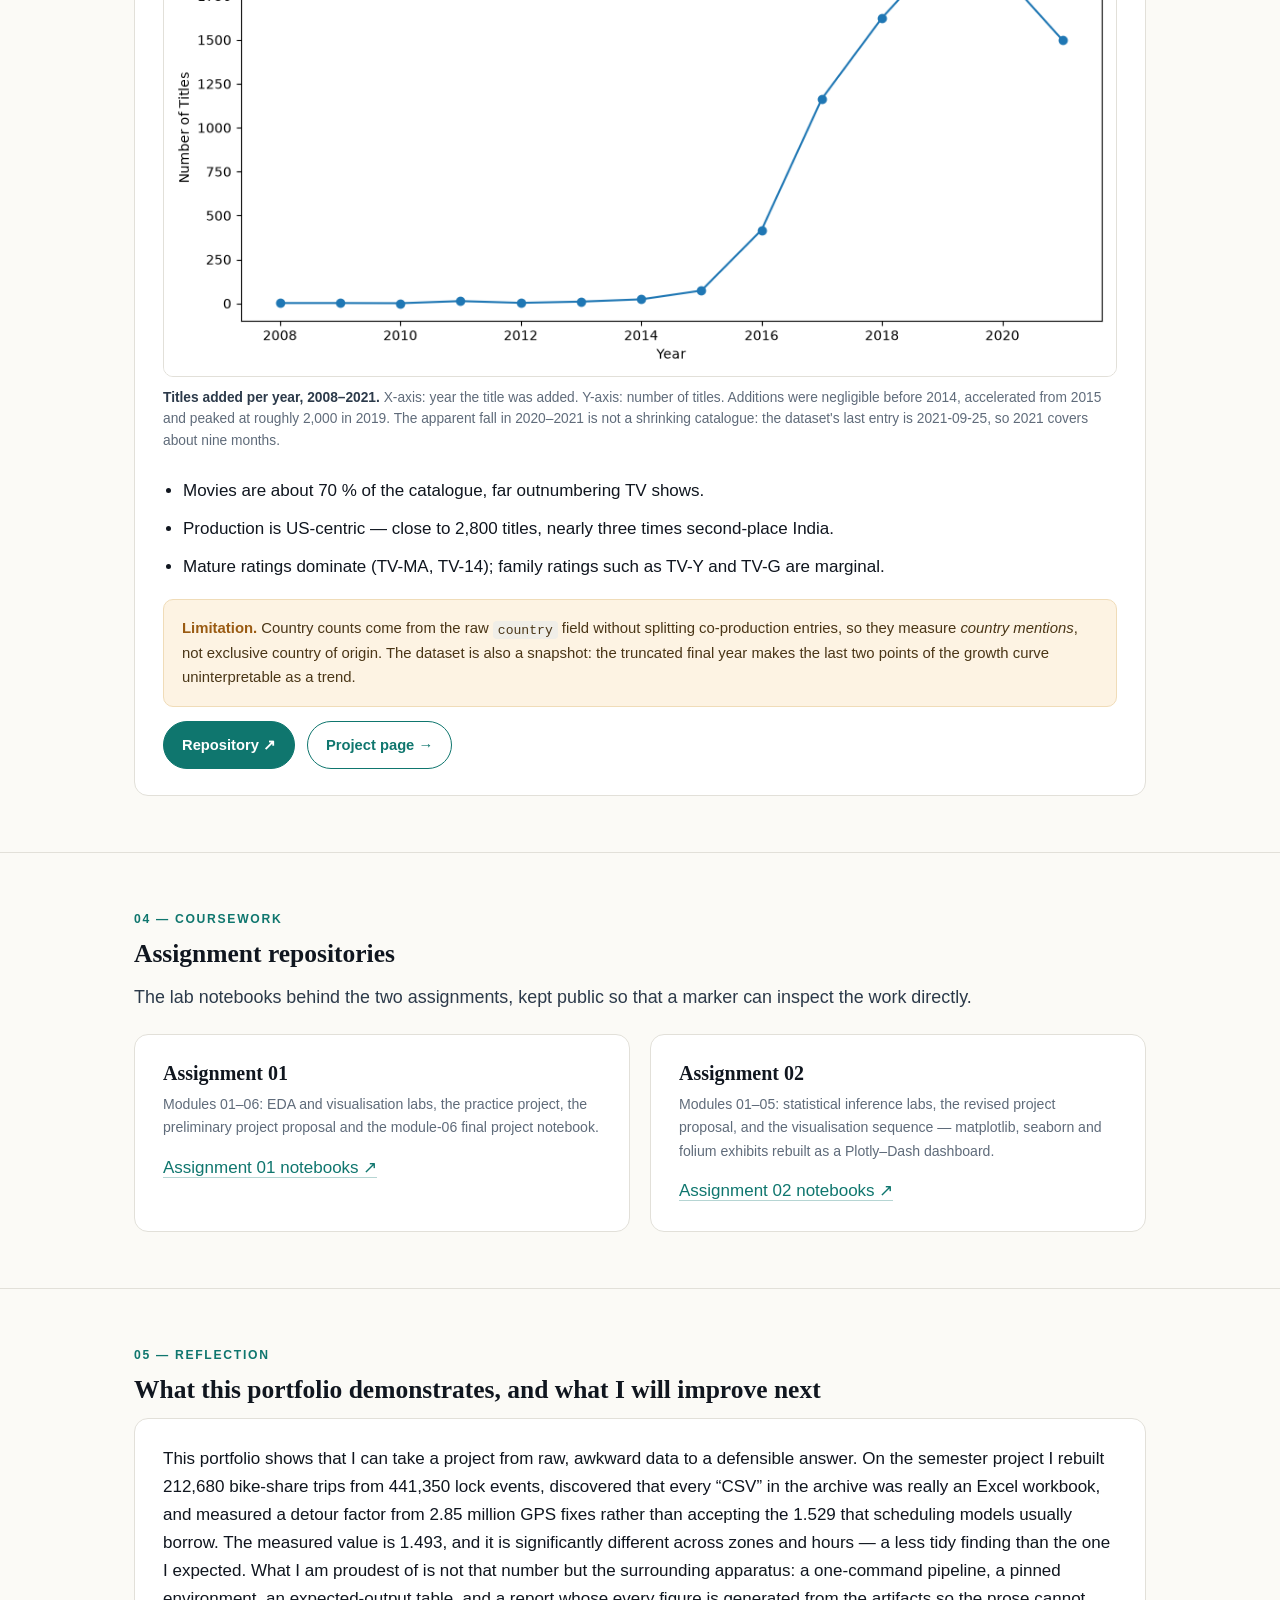
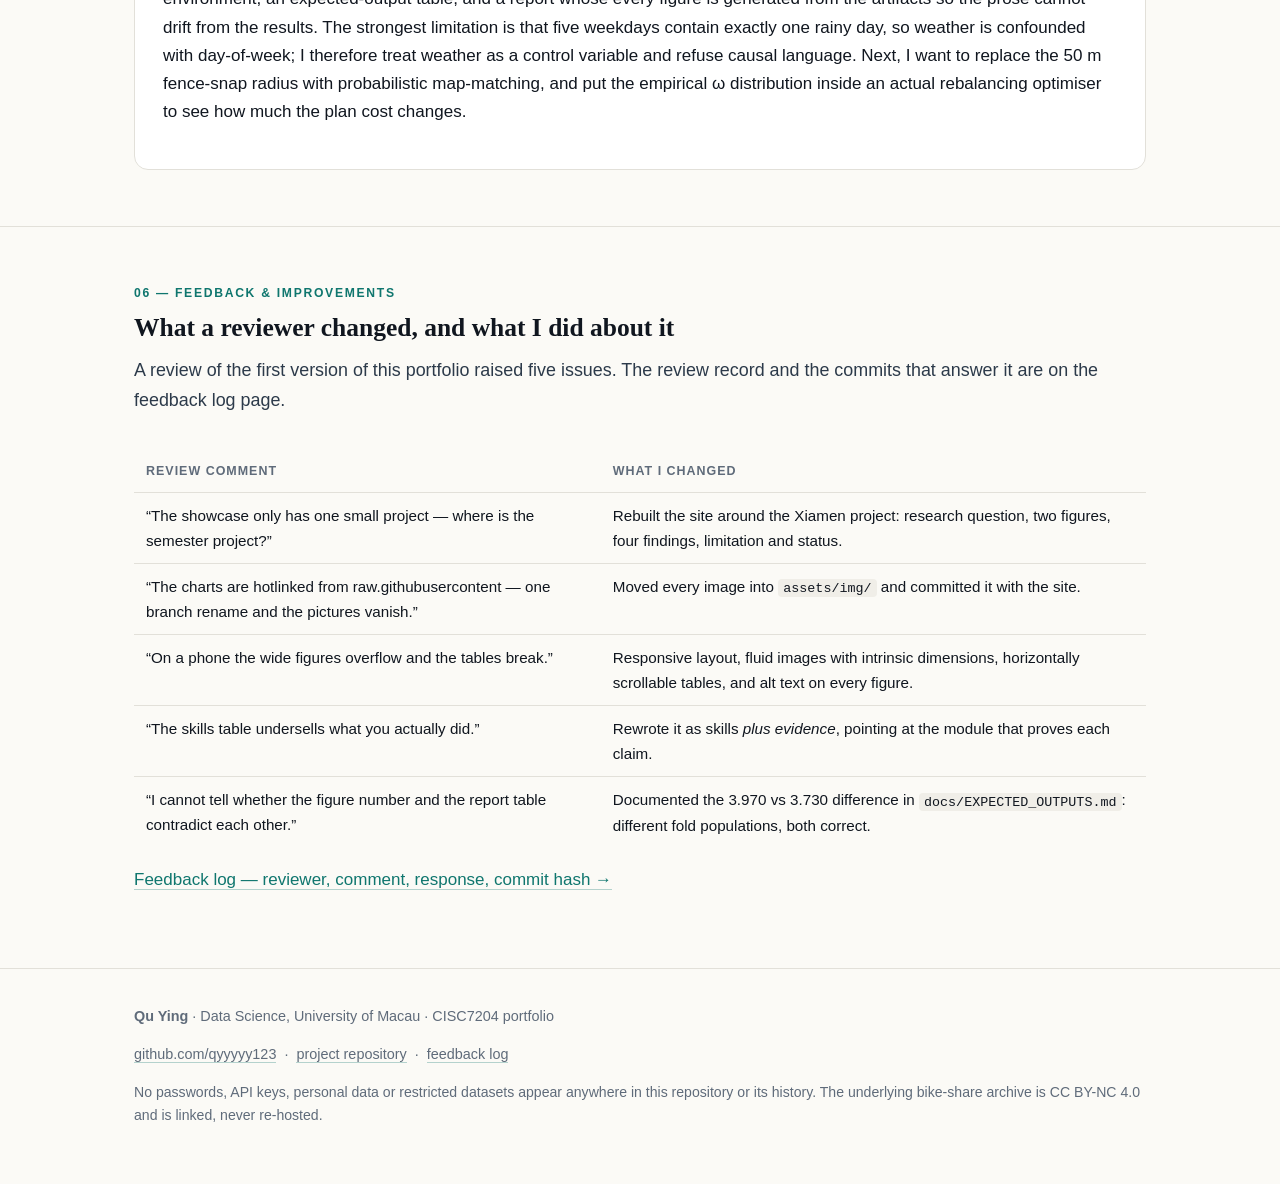
==== commit 952011e2: "site: responsive, accessible figures and tables Response to review #3: on a phone the wide figures o" ====
--- a/index.html
+++ b/index.html
@@ -3,6 +3,7 @@
 <head>
 <meta charset="utf-8">
 <meta name="viewport" content="width=device-width, initial-scale=1">
+<meta name="theme-color" content="#fbfaf6">
 <title>Qu Ying — Data Science Portfolio</title>
 <meta name="description" content="Data science portfolio of Qu Ying: a measured detour factor for Xiamen bike-share rebalancing, an honest validation scheme, and the limitations that come with five mornings of GPS data.">
 <meta name="author" content="Qu Ying">
@@ -100,7 +101,7 @@
       <div class="table-wrap">
         <table>
           <thead>
-            <tr><th>Area</th><th>Tools</th><th>Evidence</th></tr>
+            <tr><th scope="col">Area</th><th scope="col">Tools</th><th scope="col">Evidence</th></tr>
           </thead>
           <tbody>
             <tr>
@@ -181,7 +182,7 @@
         <figure>
           <img src="assets/img/omega-distribution.png"
                alt="Left: histogram of the measured detour factor omega for 29,668 rides, peaking near 1.2, with vertical lines marking the borrowed constant 1.529, the measured mean 1.493 and the median 1.299. Right: empirical cumulative distribution, showing that 73.5 percent of rides fall below 1.529."
-               width="1875" height="690" loading="lazy">
+               width="1875" height="690" loading="lazy" decoding="async">
           <figcaption>
             <b>Figure 1 — the detour factor is a distribution, not a number.</b> X-axis: ω =
             visited path length ÷ straight-line distance (unitless). Y-axis, left: number of rides;
@@ -193,7 +194,7 @@
         <figure>
           <img src="assets/img/tidal-map.png"
                alt="Map of Xiamen showing 2,905 electronic fences coloured by morning tidal index, red for net sources and blue for net sinks, with point size proportional to total flow, and a legend for all 10,517 registered fences."
-               width="1290" height="1110" loading="lazy">
+               width="1290" height="1110" loading="lazy" decoding="async">
           <figcaption>
             <b>Figure 2 — the morning commute is a two-sided tide.</b> Fence-level tidal index,
             <code>(pickups − returns) ÷ (pickups + returns)</code> over five mornings, range
@@ -273,7 +274,7 @@
         <figure>
           <img src="assets/img/netflix-titles-by-year.png"
                alt="Line chart of the number of titles added to Netflix per year from 2008 to 2021, flat before 2014, rising steeply from 2015 and peaking near 2,000 titles in 2019 before declining in 2020 and 2021."
-               width="1000" height="500" loading="lazy">
+               width="1000" height="500" loading="lazy" decoding="async">
           <figcaption>
             <b>Titles added per year, 2008–2021.</b> X-axis: year the title was added. Y-axis:
             number of titles. Additions were negligible before 2014, accelerated from 2015 and peaked
@@ -376,7 +377,7 @@
       <div class="table-wrap">
         <table>
           <thead>
-            <tr><th>Review comment</th><th>What I changed</th></tr>
+            <tr><th scope="col">Review comment</th><th scope="col">What I changed</th></tr>
           </thead>
           <tbody>
             <tr>
--- a/assets/css/style.css
+++ b/assets/css/style.css
@@ -219,3 +219,27 @@
   body { background: #fff; font-size: 11pt; }
   section { page-break-inside: avoid; }
 }
+
+/* ---------- accessibility ---------- */
+
+/* Keyboard users need to see where they are; the rounded corners otherwise hide
+   the default focus ring on buttons and links. */
+a:focus-visible,
+.btn:focus-visible {
+  outline: 3px solid var(--accent);
+  outline-offset: 3px;
+  border-radius: 4px;
+}
+
+/* Never animate for someone who asked the system not to. */
+@media (prefers-reduced-motion: reduce) {
+  html { scroll-behavior: auto; }
+  * { transition: none !important; animation: none !important; }
+}
+
+/* A horizontally scrolling table should still announce focus. */
+.table-wrap:focus-within { outline: 3px solid var(--accent-soft); outline-offset: 2px; }
+
+/* The status pill is the only place colour carries meaning, so it also carries a
+   border and the word itself: no colour-only signal. */
+.status { border: 1px solid currentColor; }
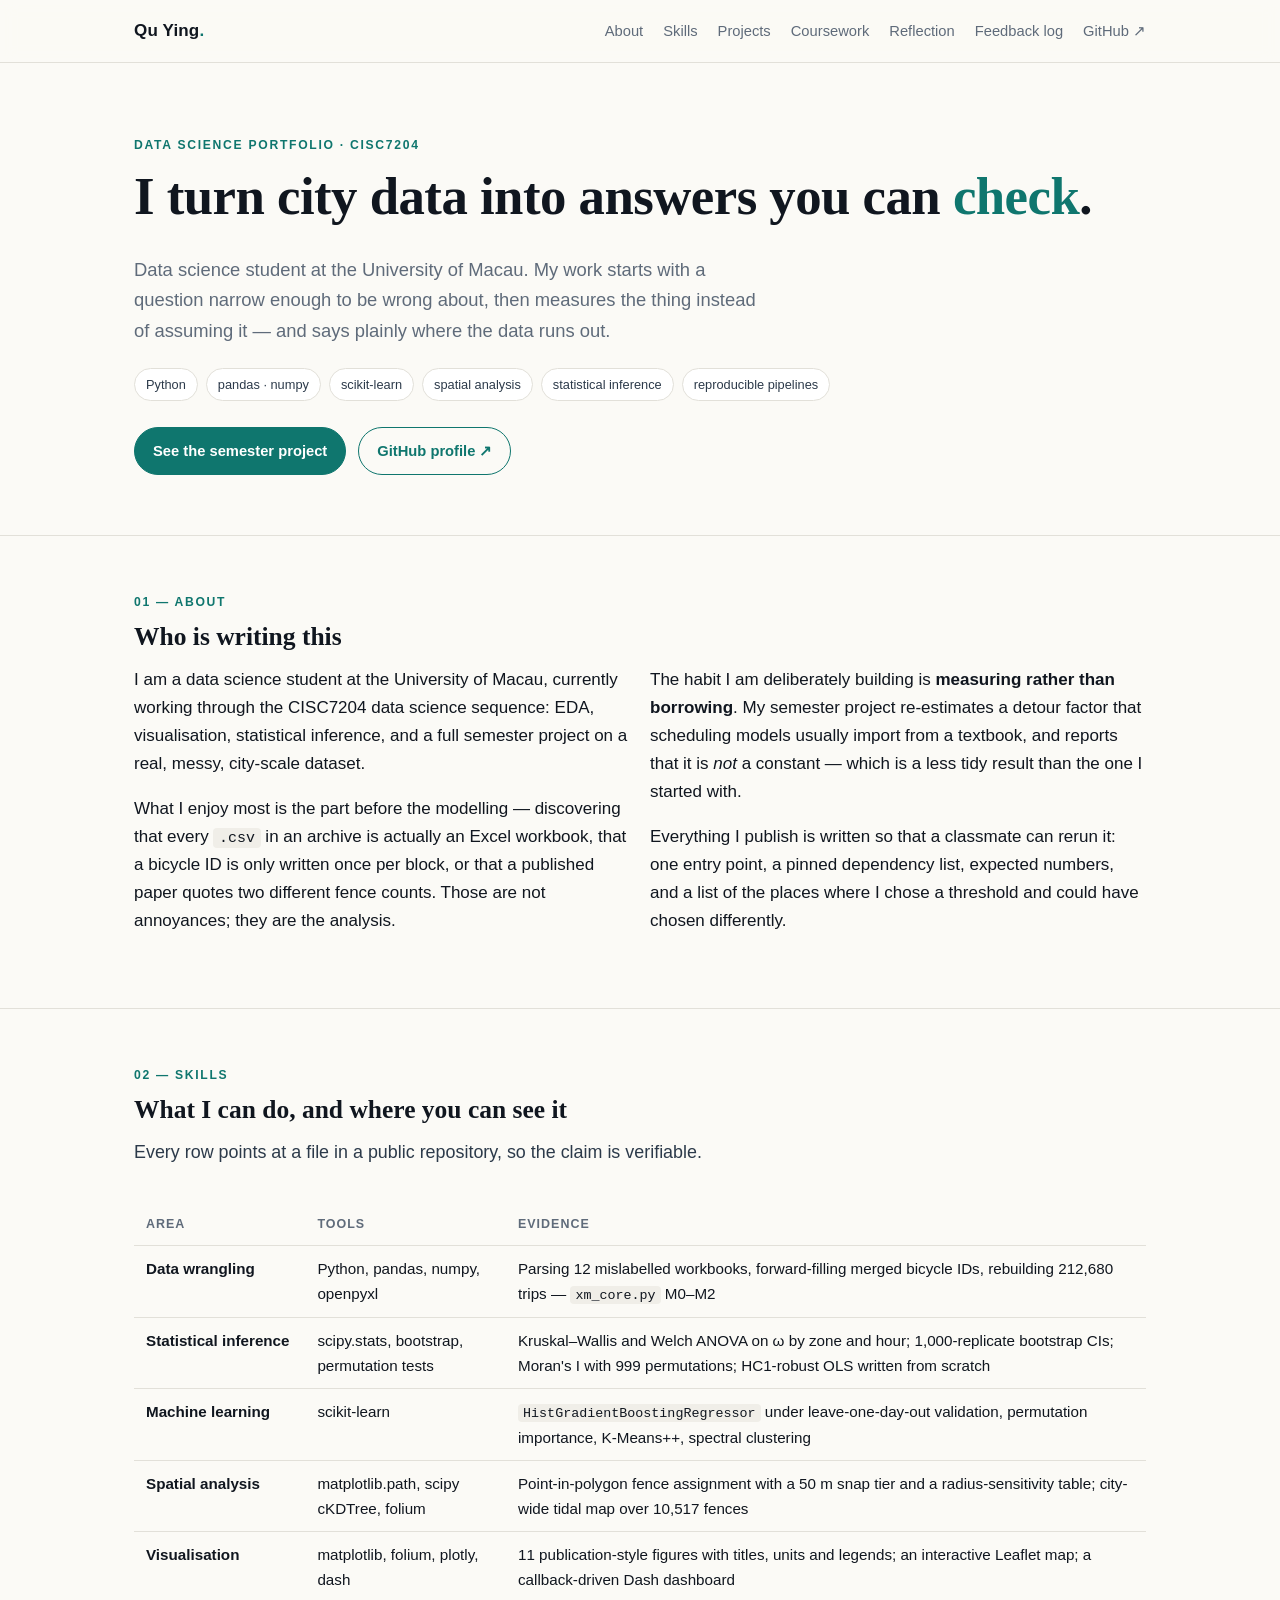
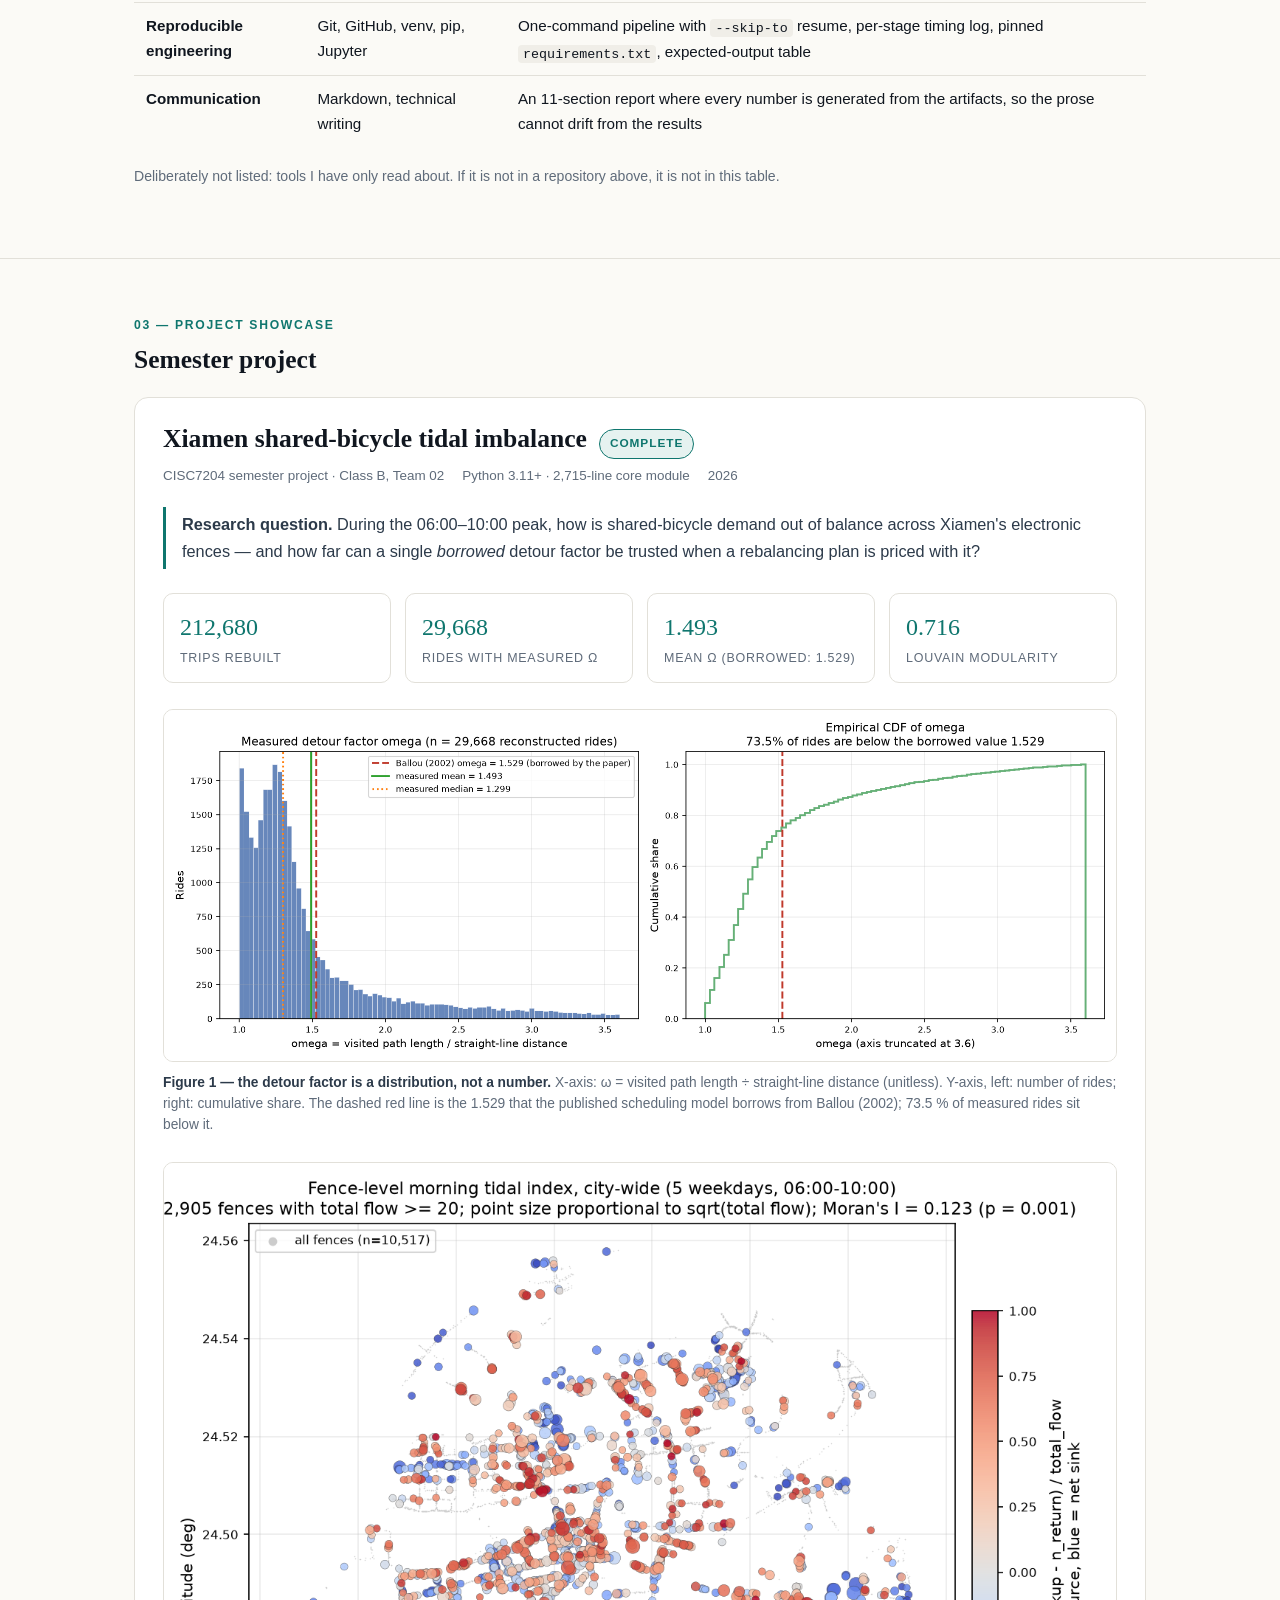
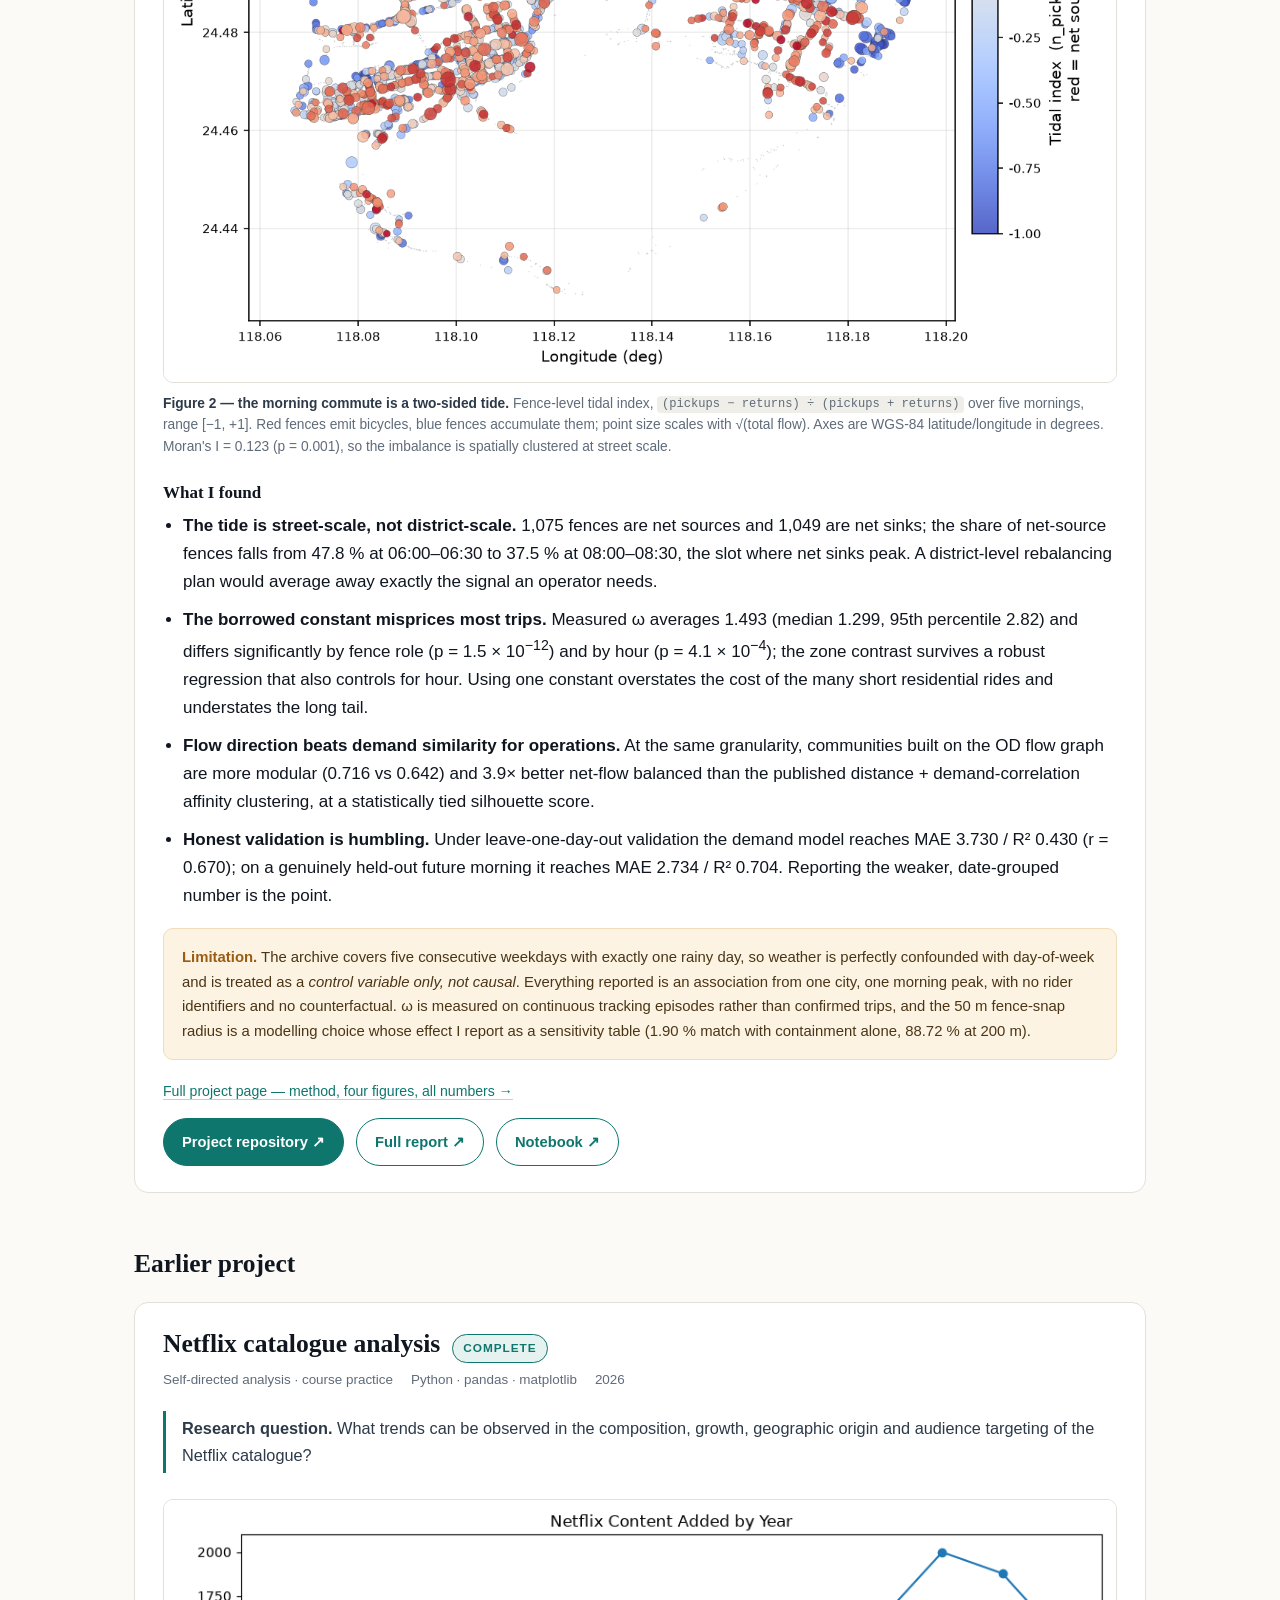
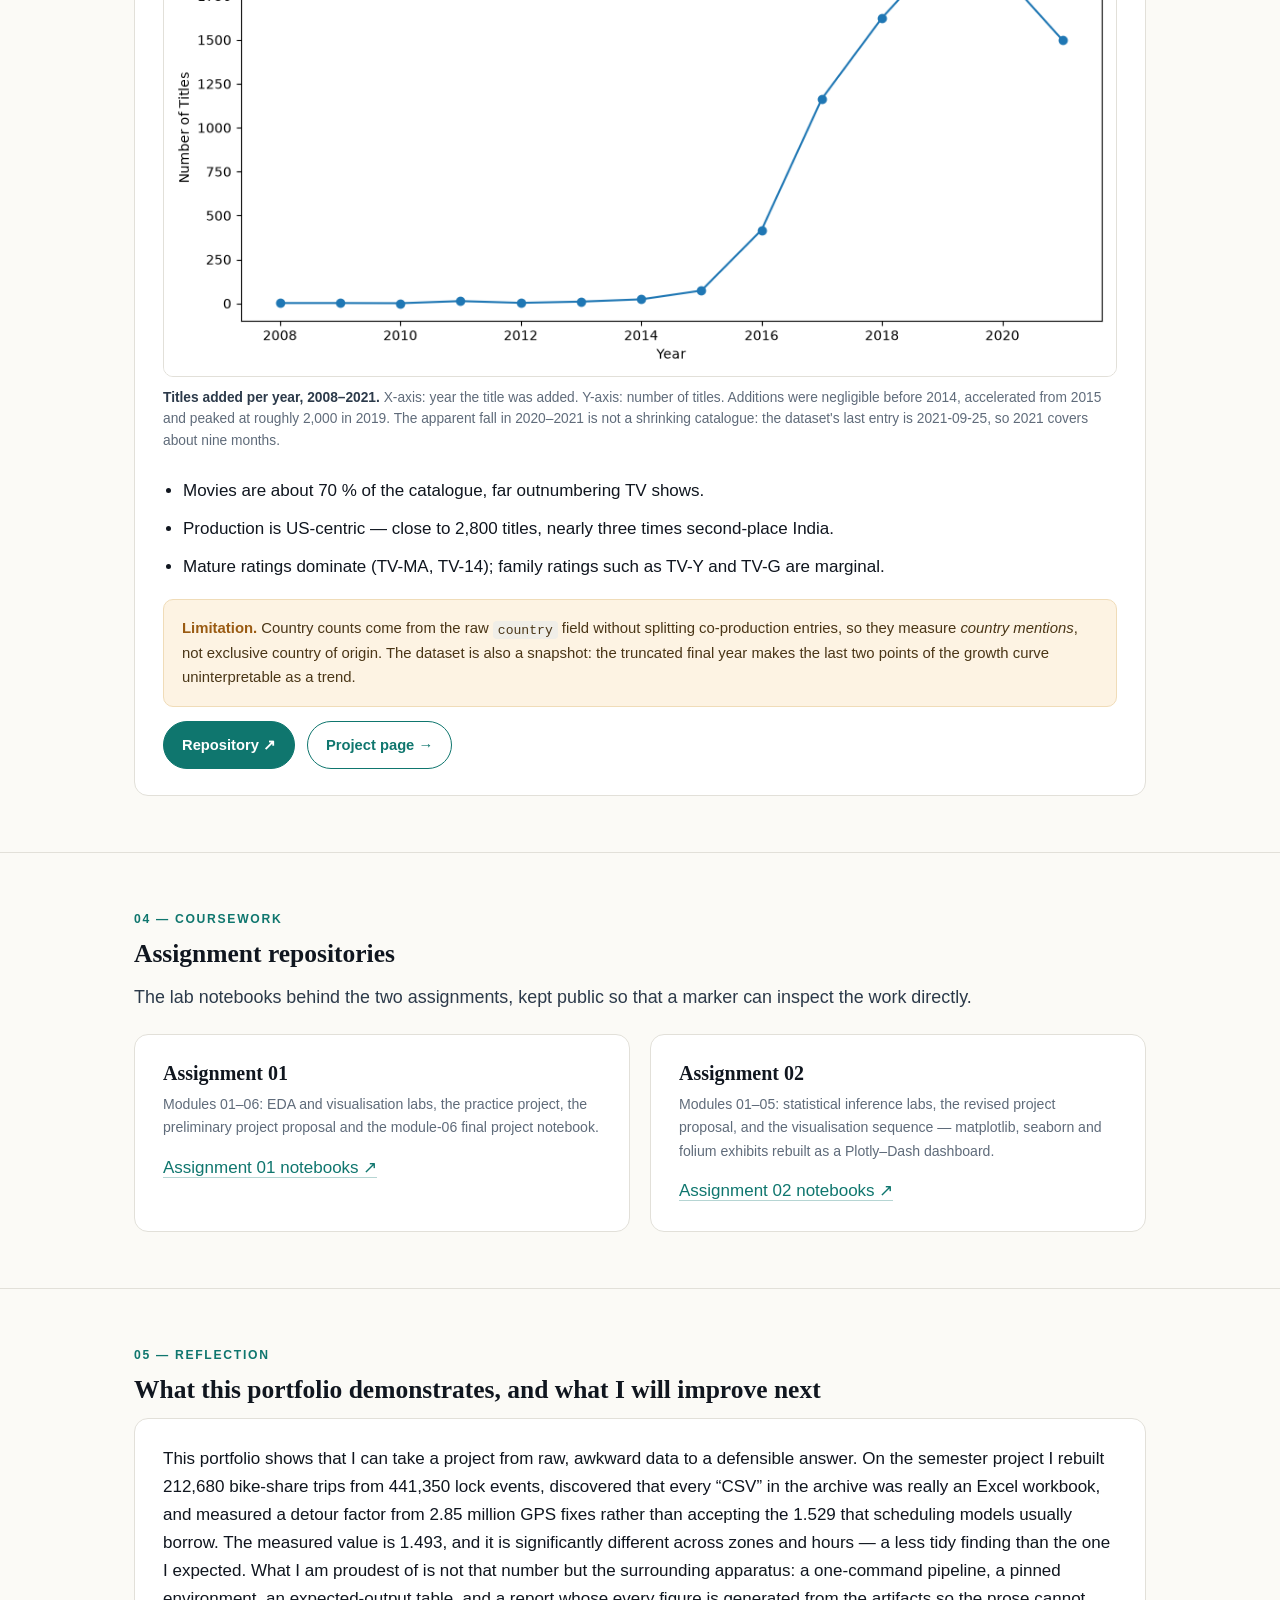
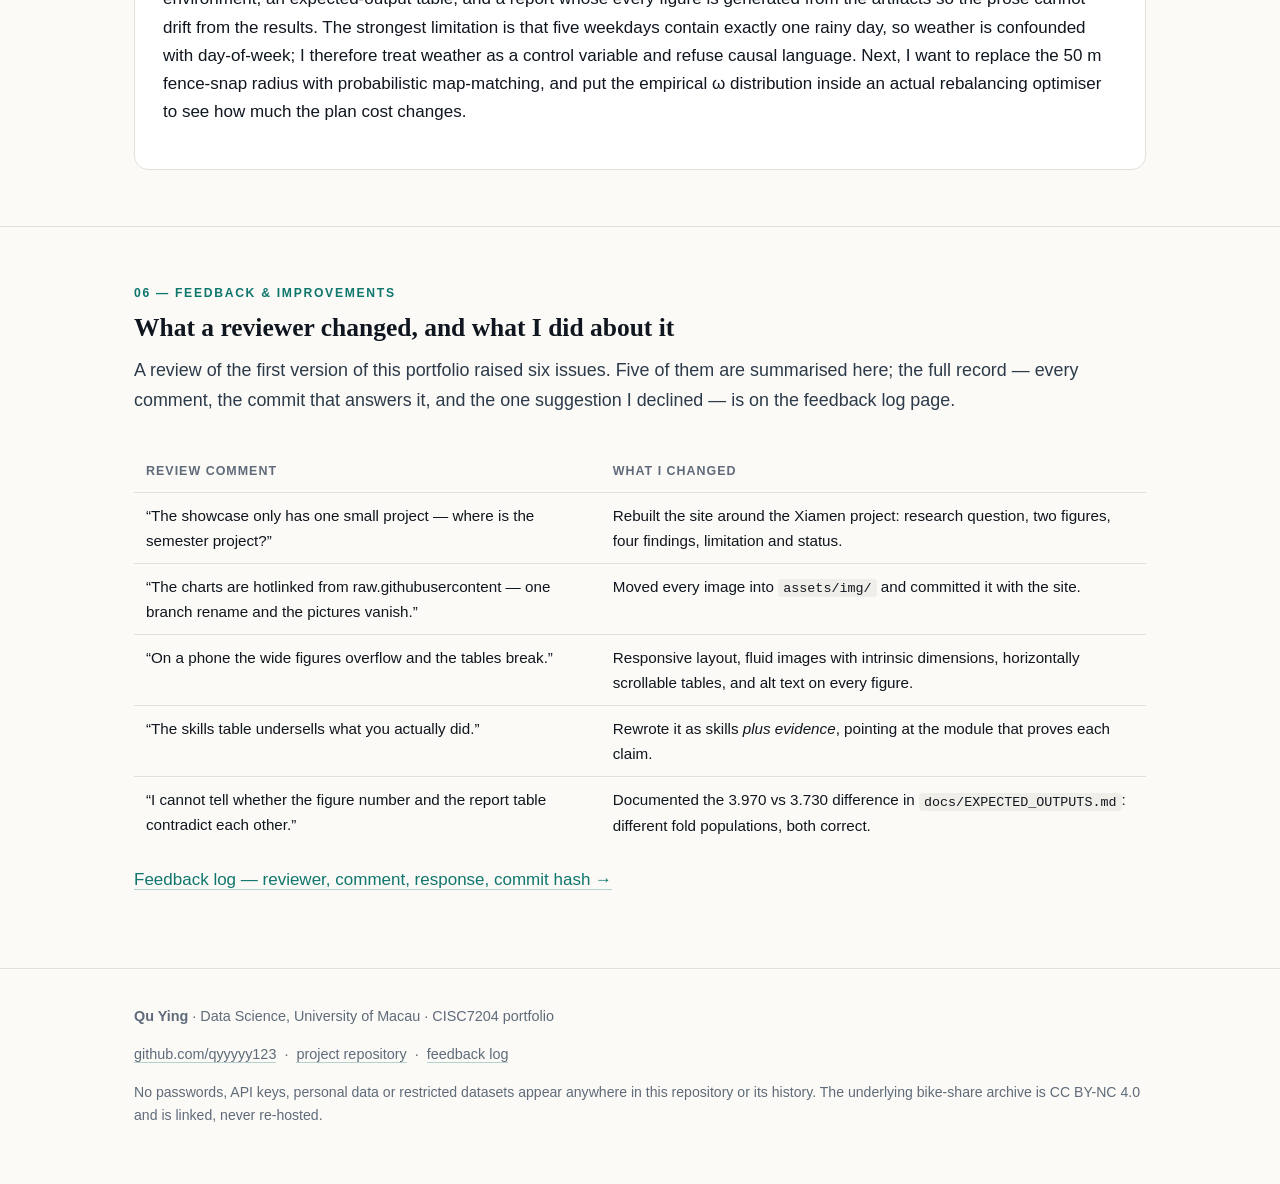
==== commit 935e3432: "site: fix the comment count on the home page The feedback section said the review "raised five issue" ====
--- a/index.html
+++ b/index.html
@@ -371,8 +371,9 @@
       <p class="eyebrow">06 — Feedback &amp; improvements</p>
       <h2>What a reviewer changed, and what I did about it</h2>
       <p class="lede">
-        A review of the first version of this portfolio raised five issues. The review record and
-        the commits that answer it are on the feedback log page.
+        A review of the first version of this portfolio raised six issues. Five of them are summarised
+        here; the full record — every comment, the commit that answers it, and the one suggestion I
+        declined — is on the feedback log page.
       </p>
       <div class="table-wrap">
         <table>
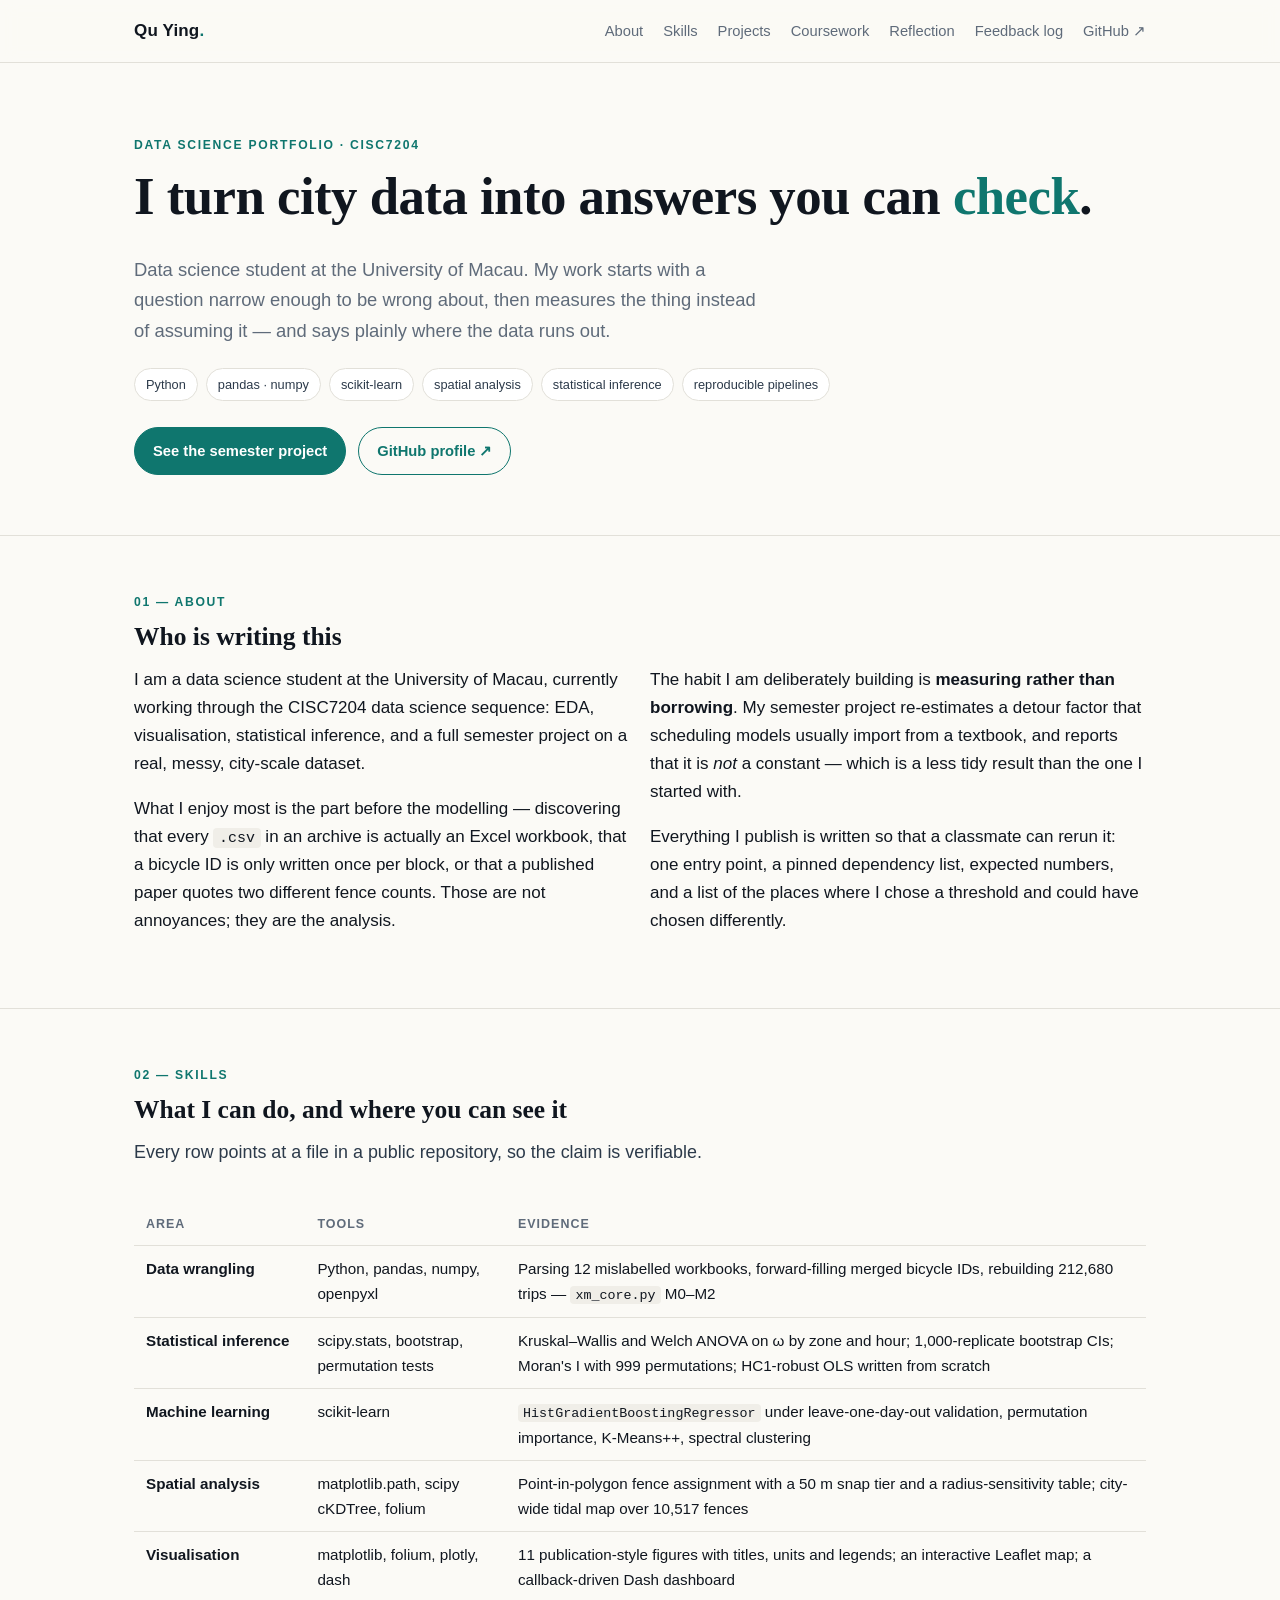
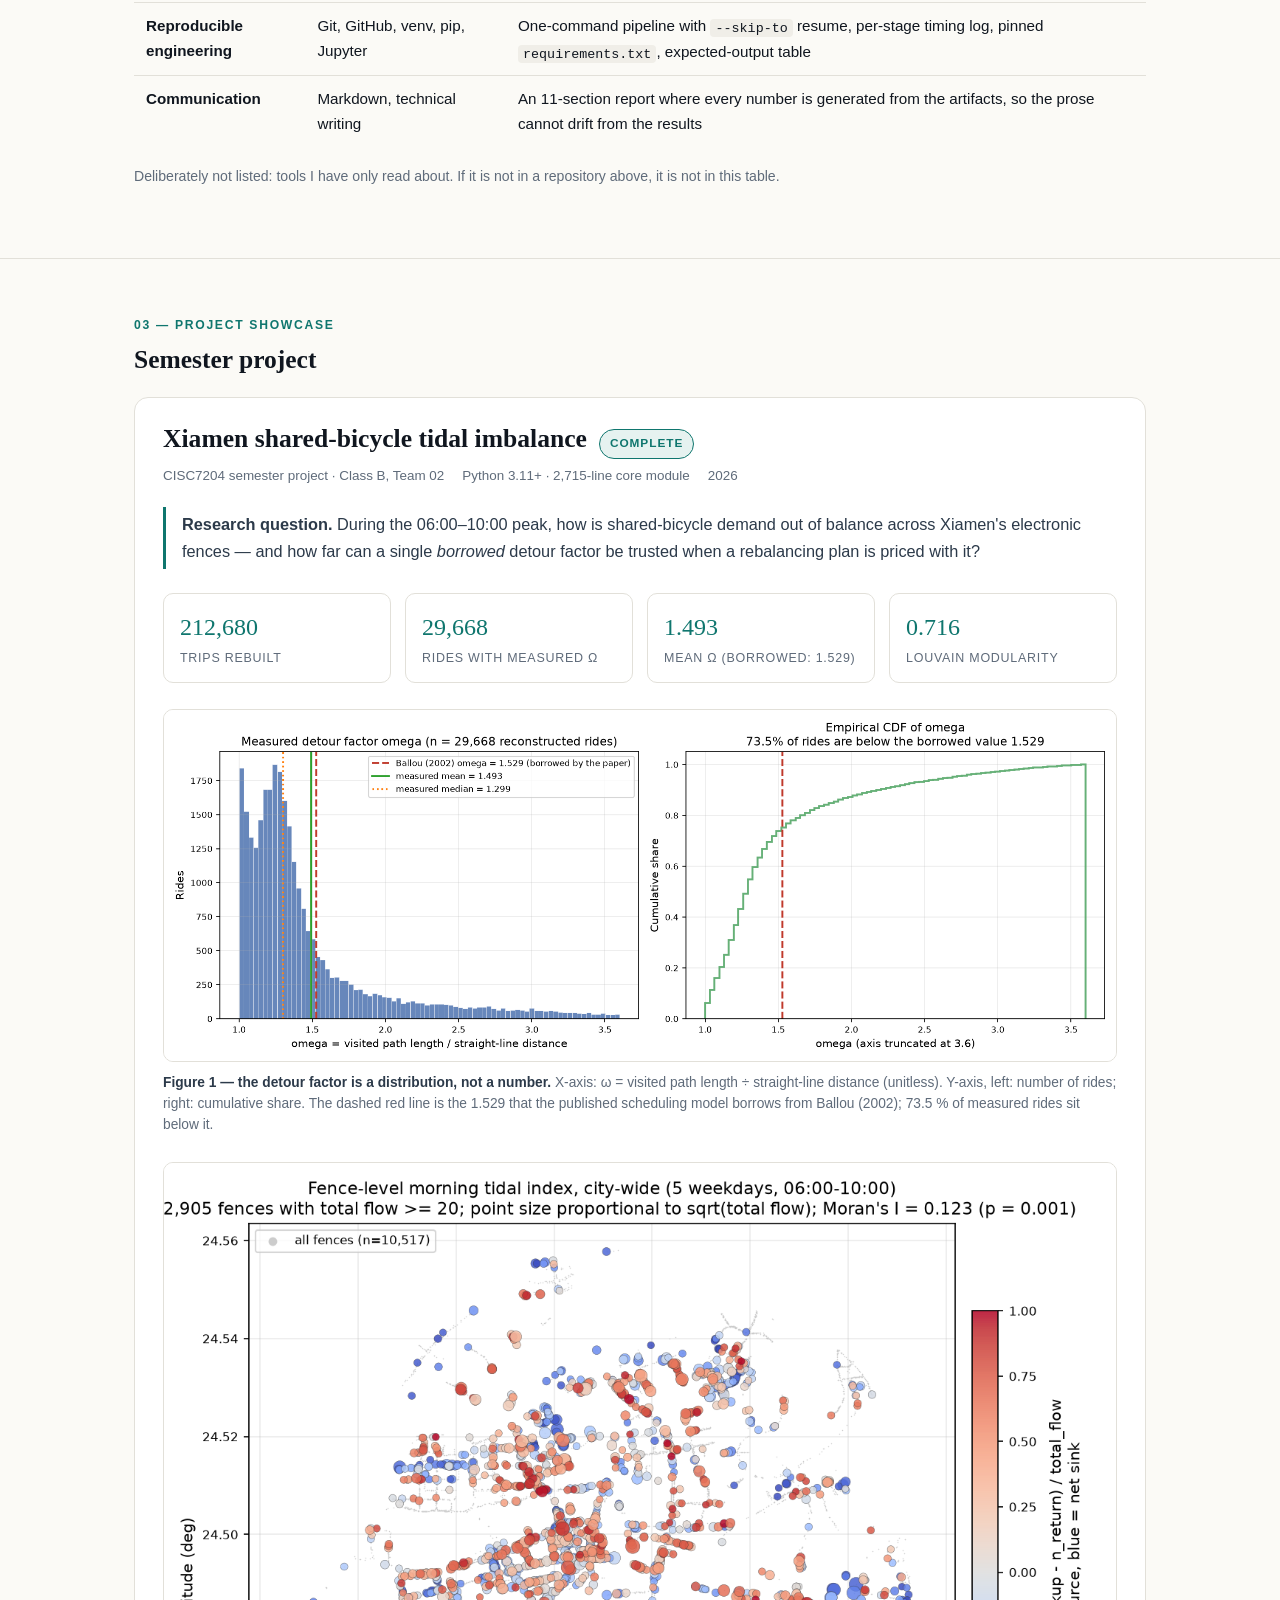
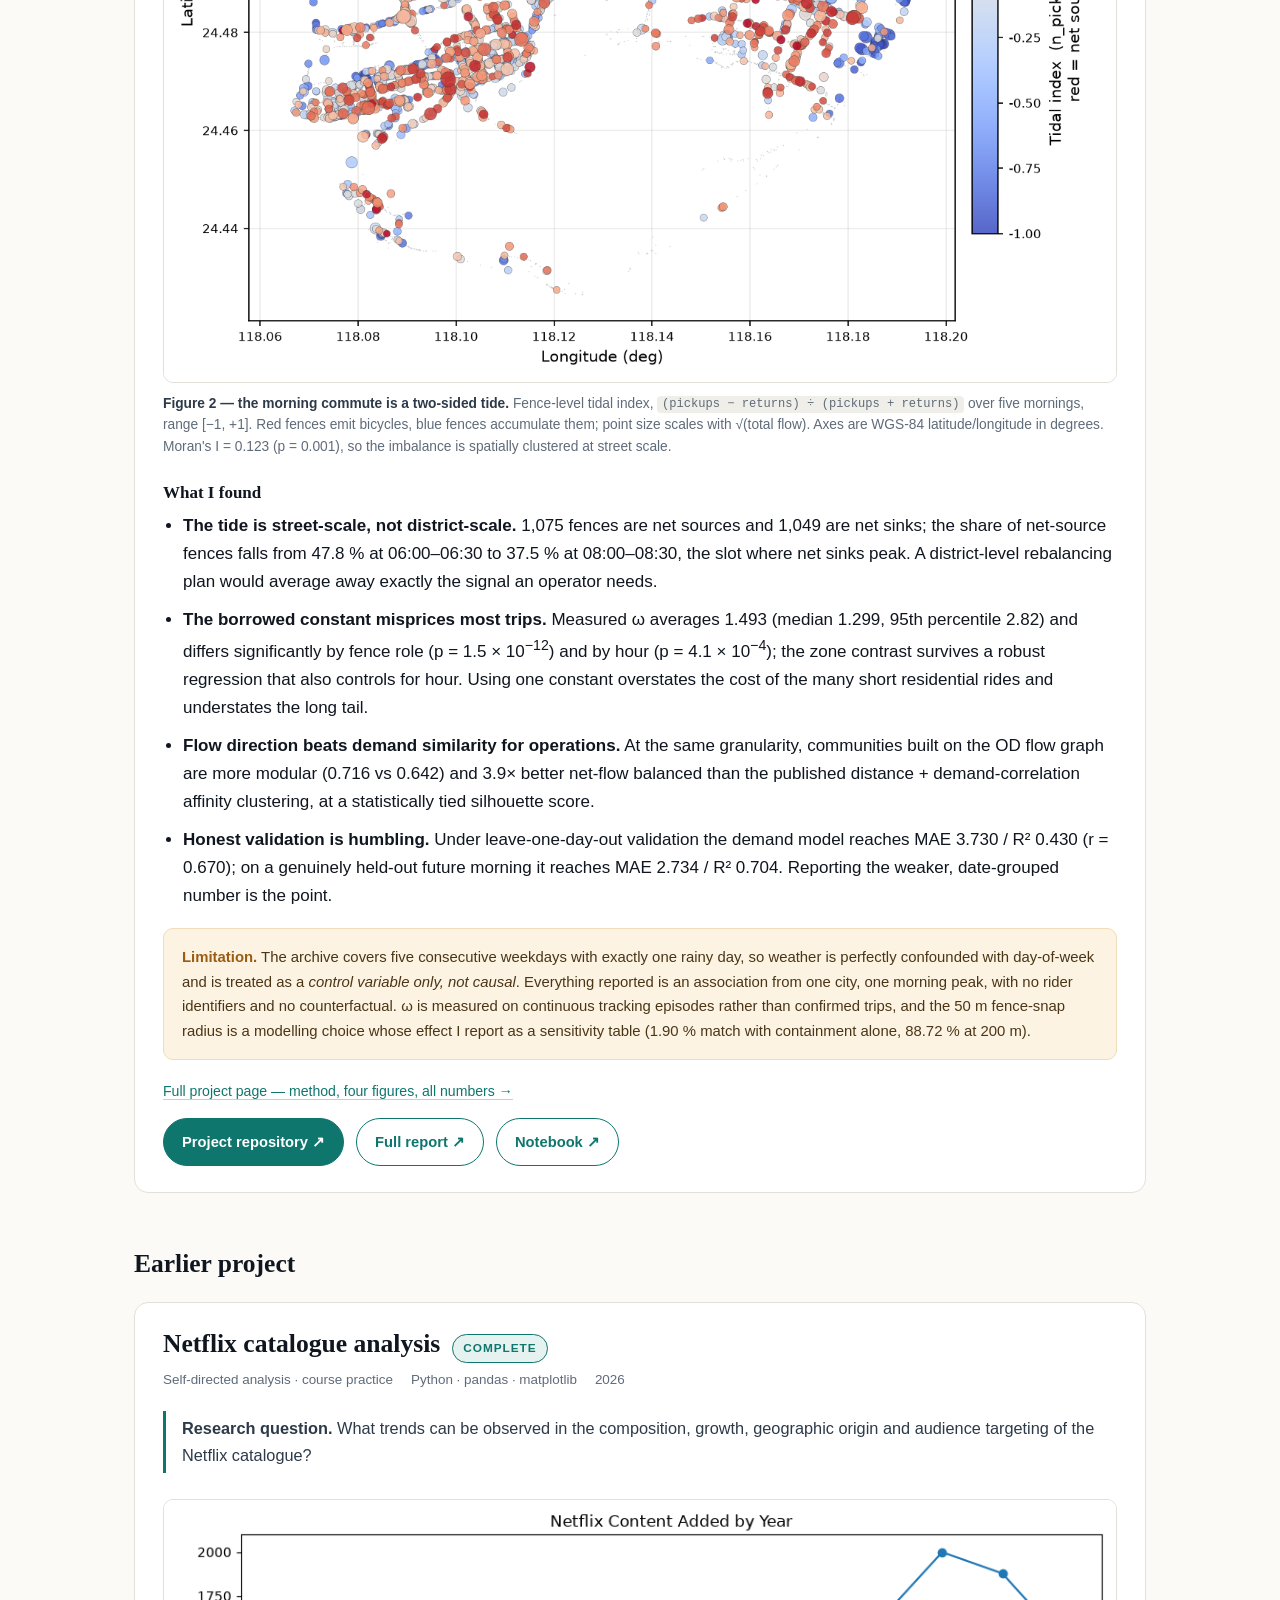
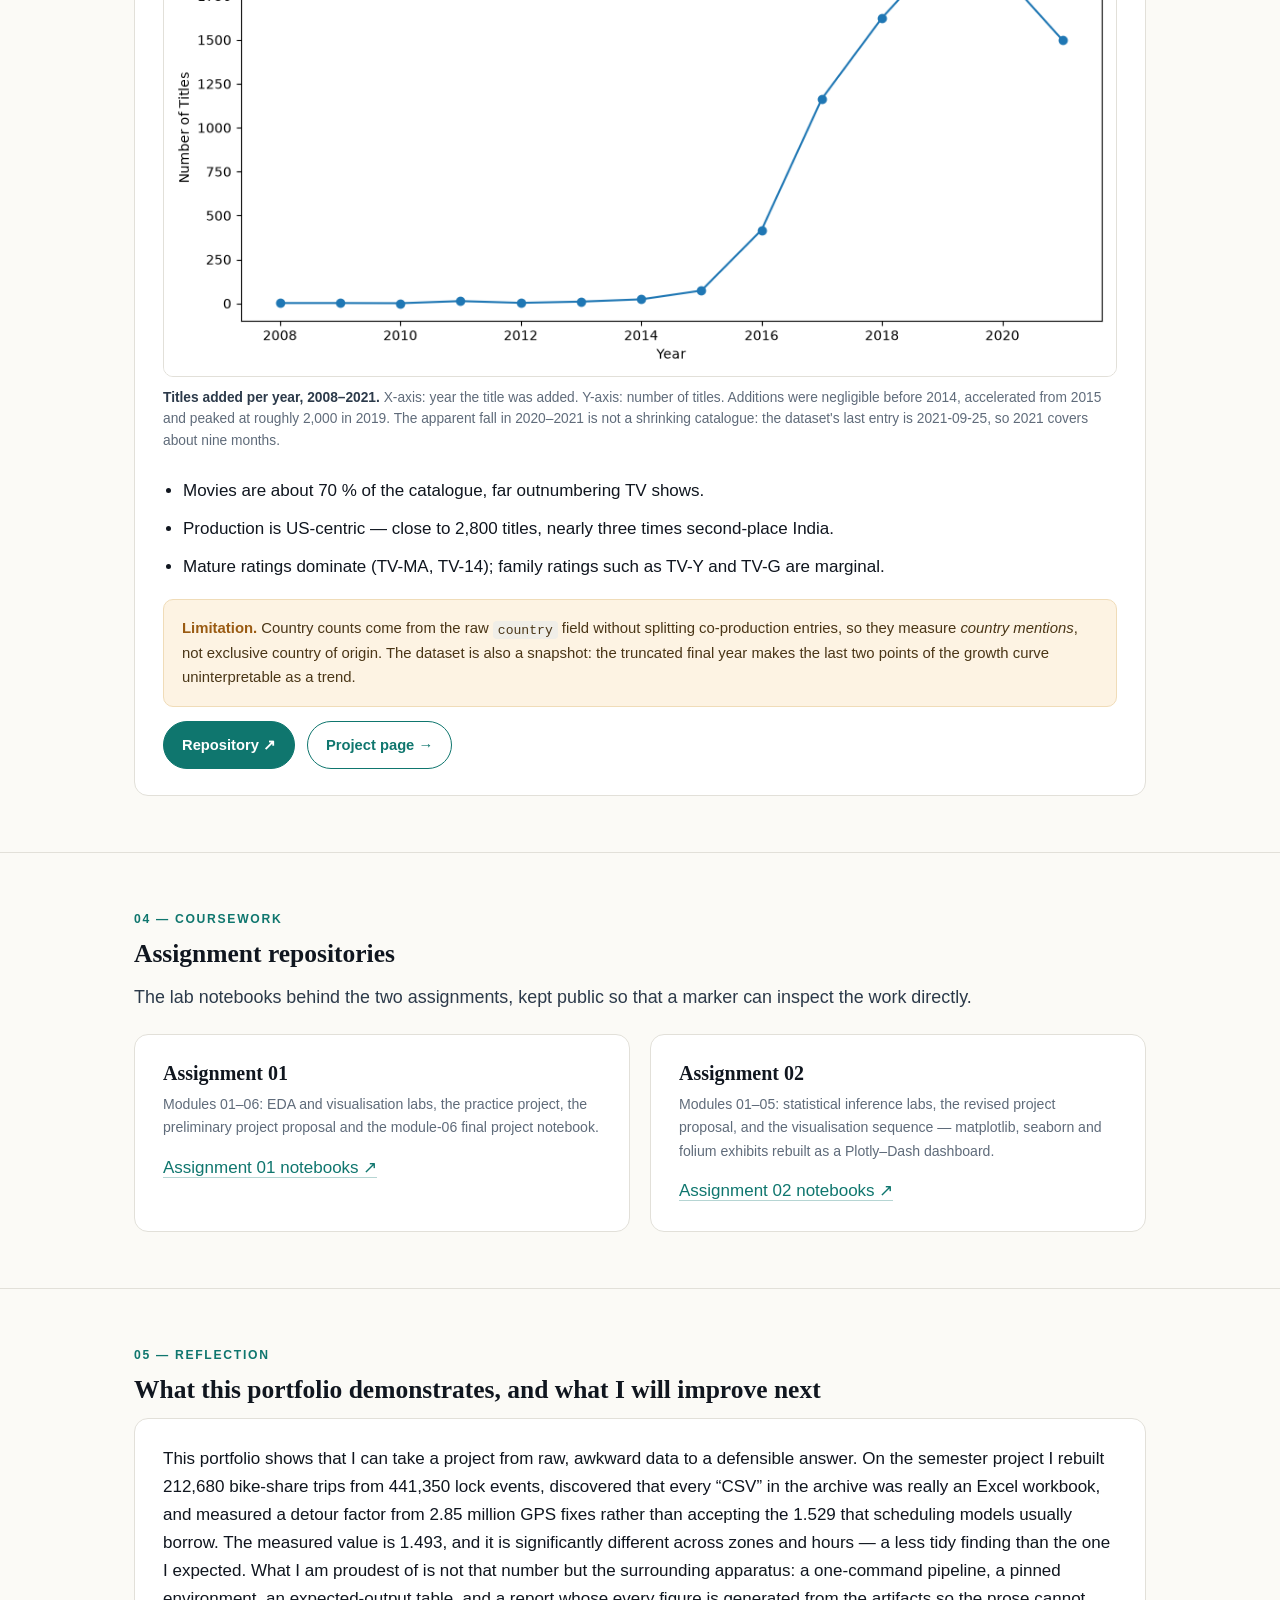
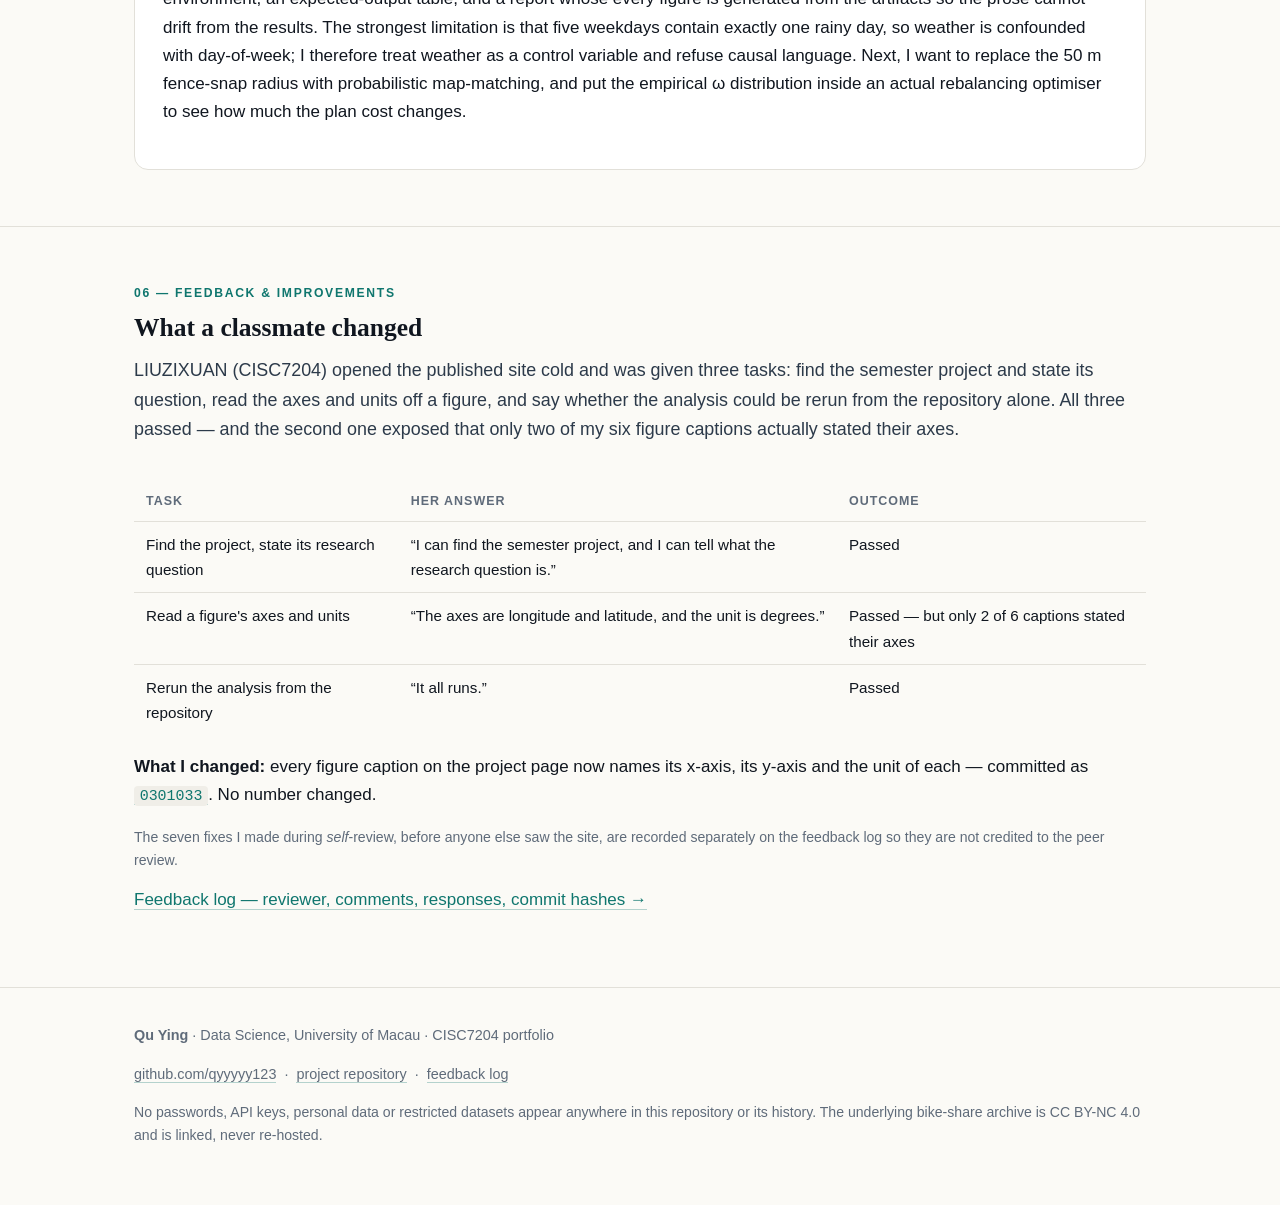
==== commit 4cefa609: "docs: record the peer review by LIUZIXUAN and the caption fix The review log previously presented se" ====
--- a/index.html
+++ b/index.html
@@ -369,42 +369,48 @@
   <section id="feedback">
     <div class="wrap">
       <p class="eyebrow">06 — Feedback &amp; improvements</p>
-      <h2>What a reviewer changed, and what I did about it</h2>
+      <h2>What a classmate changed</h2>
       <p class="lede">
-        A review of the first version of this portfolio raised six issues. Five of them are summarised
-        here; the full record — every comment, the commit that answers it, and the one suggestion I
-        declined — is on the feedback log page.
+        LIUZIXUAN (CISC7204) opened the published site cold and was given three tasks: find the semester
+        project and state its question, read the axes and units off a figure, and say whether the
+        analysis could be rerun from the repository alone. All three passed — and the second one
+        exposed that only two of my six figure captions actually stated their axes.
       </p>
       <div class="table-wrap">
         <table>
           <thead>
-            <tr><th scope="col">Review comment</th><th scope="col">What I changed</th></tr>
+            <tr><th scope="col">Task</th><th scope="col">Her answer</th><th scope="col">Outcome</th></tr>
           </thead>
           <tbody>
             <tr>
-              <td>“The showcase only has one small project — where is the semester project?”</td>
-              <td>Rebuilt the site around the Xiamen project: research question, two figures, four findings, limitation and status.</td>
-            </tr>
-            <tr>
-              <td>“The charts are hotlinked from raw.githubusercontent — one branch rename and the pictures vanish.”</td>
-              <td>Moved every image into <code>assets/img/</code> and committed it with the site.</td>
-            </tr>
-            <tr>
-              <td>“On a phone the wide figures overflow and the tables break.”</td>
-              <td>Responsive layout, fluid images with intrinsic dimensions, horizontally scrollable tables, and alt text on every figure.</td>
-            </tr>
-            <tr>
-              <td>“The skills table undersells what you actually did.”</td>
-              <td>Rewrote it as skills <em>plus evidence</em>, pointing at the module that proves each claim.</td>
-            </tr>
-            <tr>
-              <td>“I cannot tell whether the figure number and the report table contradict each other.”</td>
-              <td>Documented the 3.970 vs 3.730 difference in <code>docs/EXPECTED_OUTPUTS.md</code>: different fold populations, both correct.</td>
+              <td>Find the project, state its research question</td>
+              <td>“I can find the semester project, and I can tell what the research question is.”</td>
+              <td>Passed</td>
+            </tr>
+            <tr>
+              <td>Read a figure's axes and units</td>
+              <td>“The axes are longitude and latitude, and the unit is degrees.”</td>
+              <td>Passed — but only 2 of 6 captions stated their axes</td>
+            </tr>
+            <tr>
+              <td>Rerun the analysis from the repository</td>
+              <td>“It all runs.”</td>
+              <td>Passed</td>
             </tr>
           </tbody>
         </table>
       </div>
-      <p><a href="feedback.html">Feedback log — reviewer, comment, response, commit hash →</a></p>
+      <p>
+        <strong>What I changed:</strong> every figure caption on the project page now names its x-axis,
+        its y-axis and the unit of each — committed as
+        <a href="https://github.com/qyyyyy123/data-science-portfolio/commit/0301033" target="_blank" rel="noopener"><code>0301033</code></a>.
+        No number changed.
+      </p>
+      <p class="small">
+        The seven fixes I made during <em>self</em>-review, before anyone else saw the site, are recorded
+        separately on the feedback log so they are not credited to the peer review.
+      </p>
+      <p><a href="feedback.html">Feedback log — reviewer, comments, responses, commit hashes →</a></p>
     </div>
   </section>
 
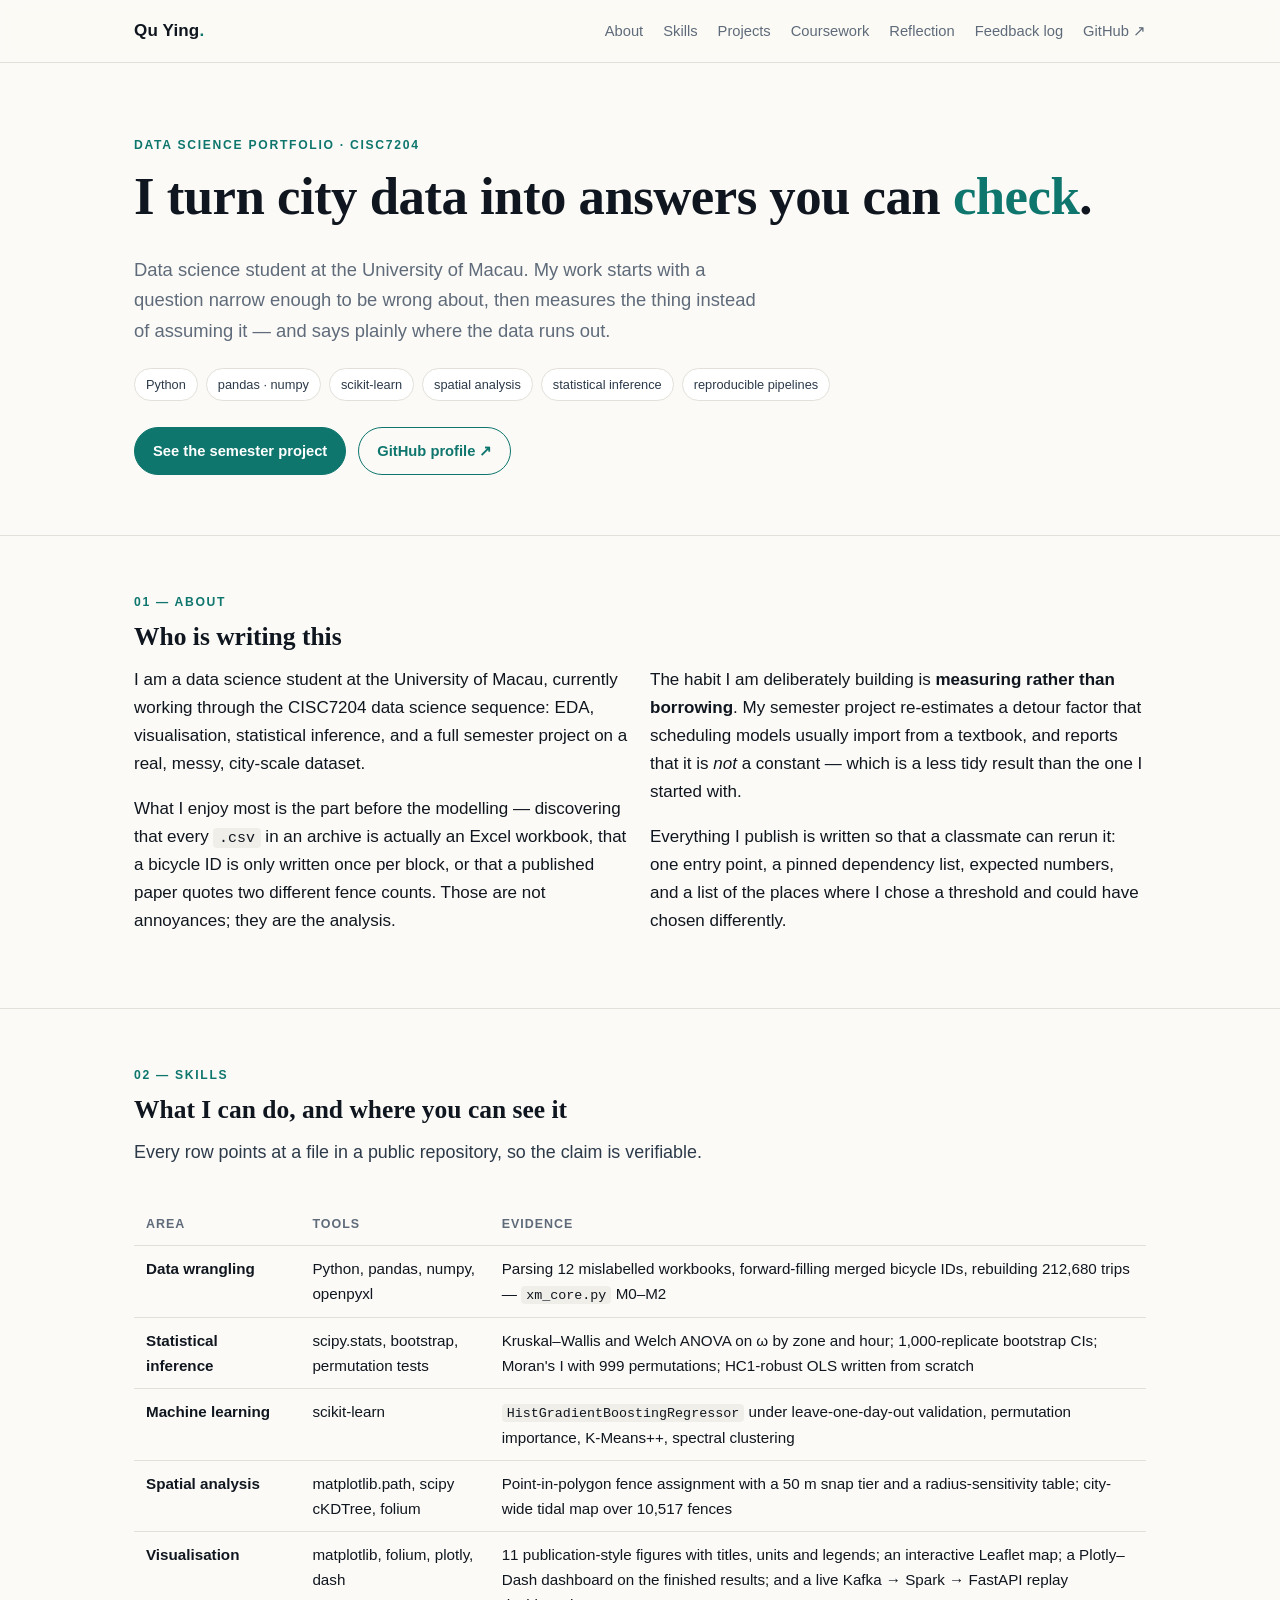
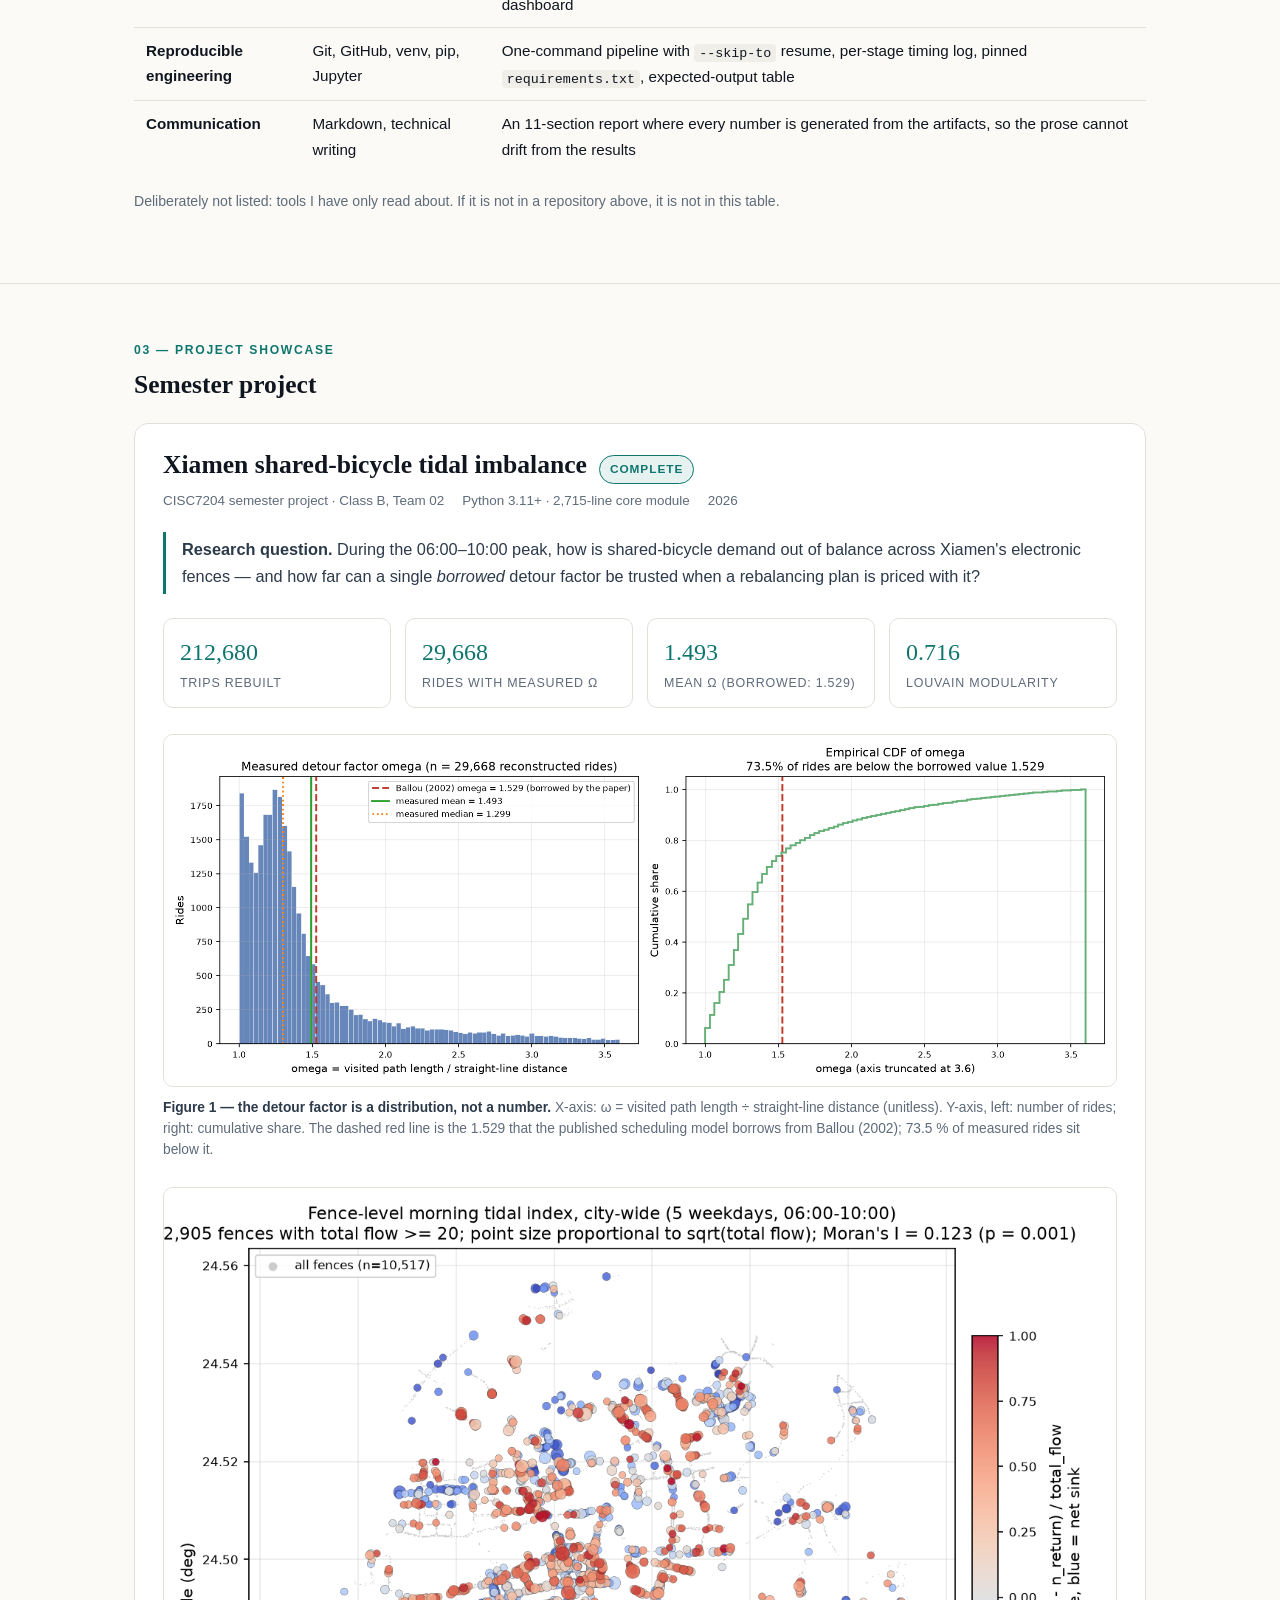
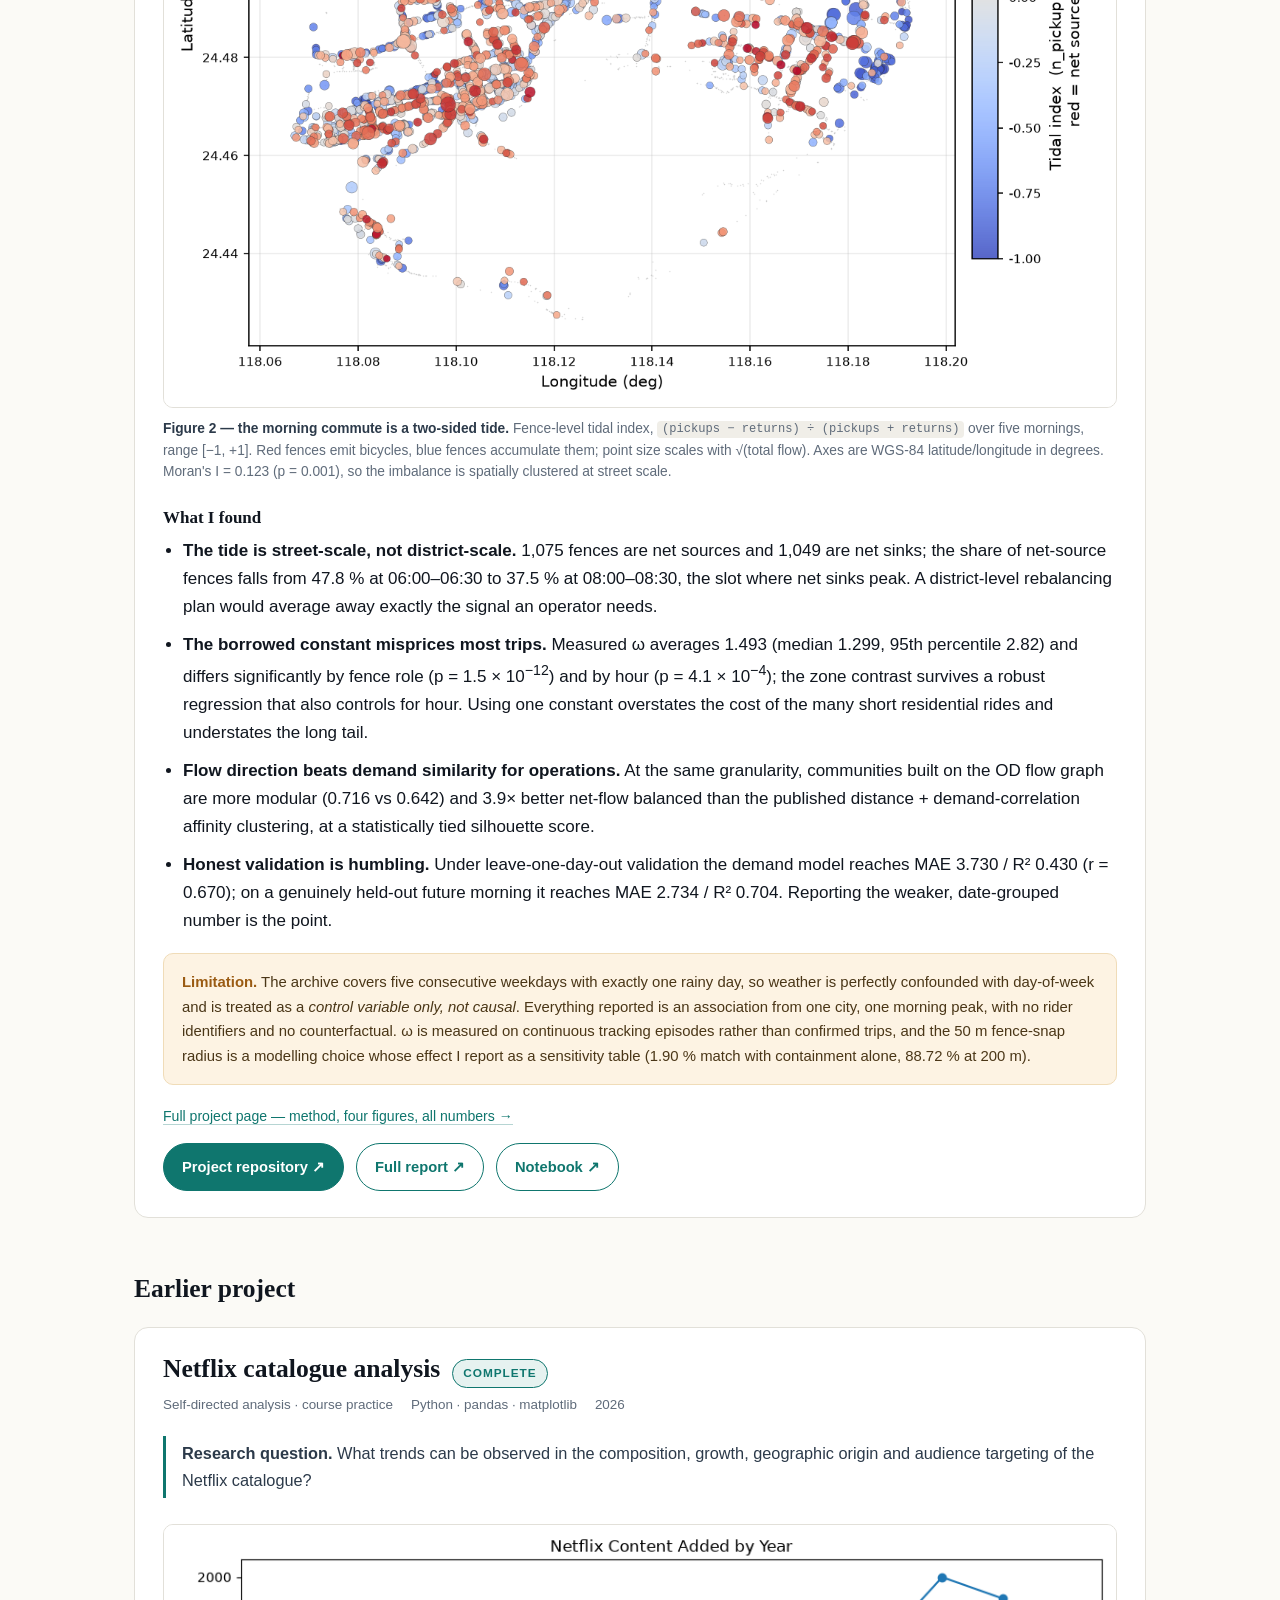
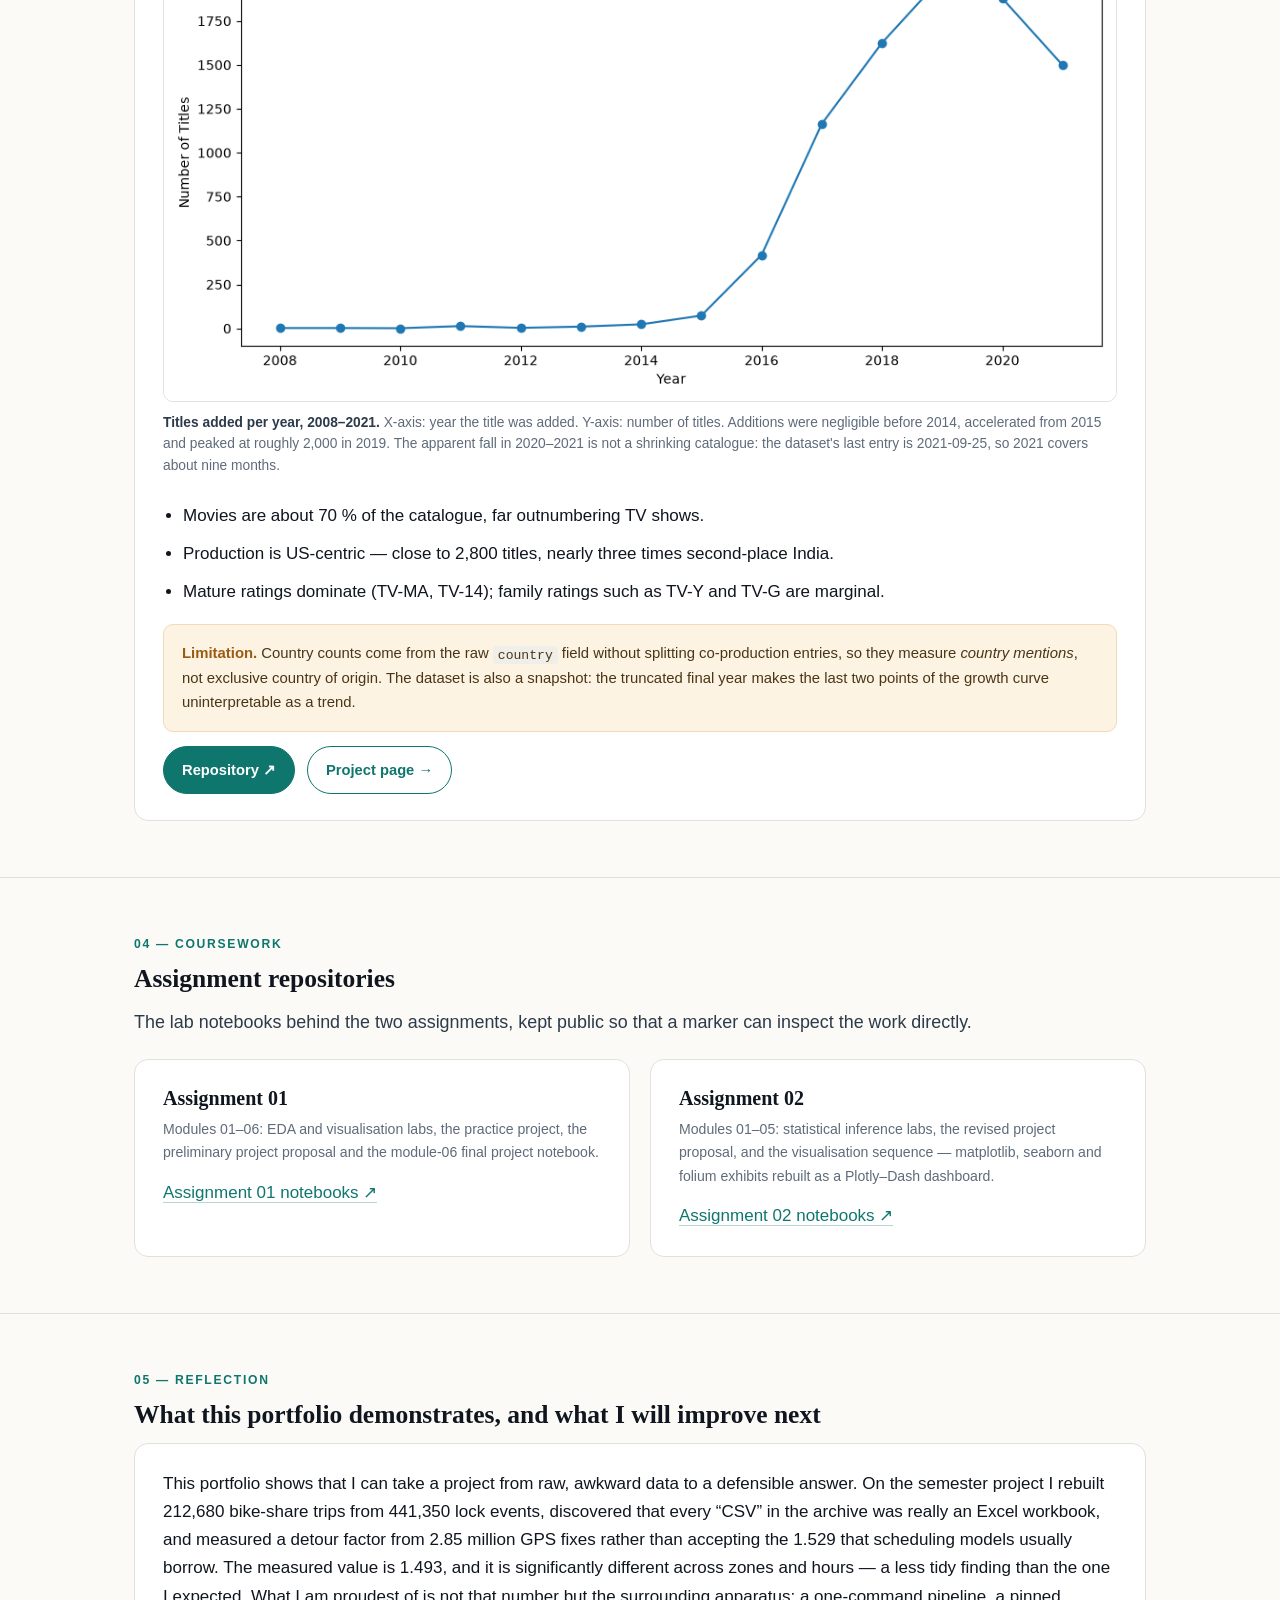
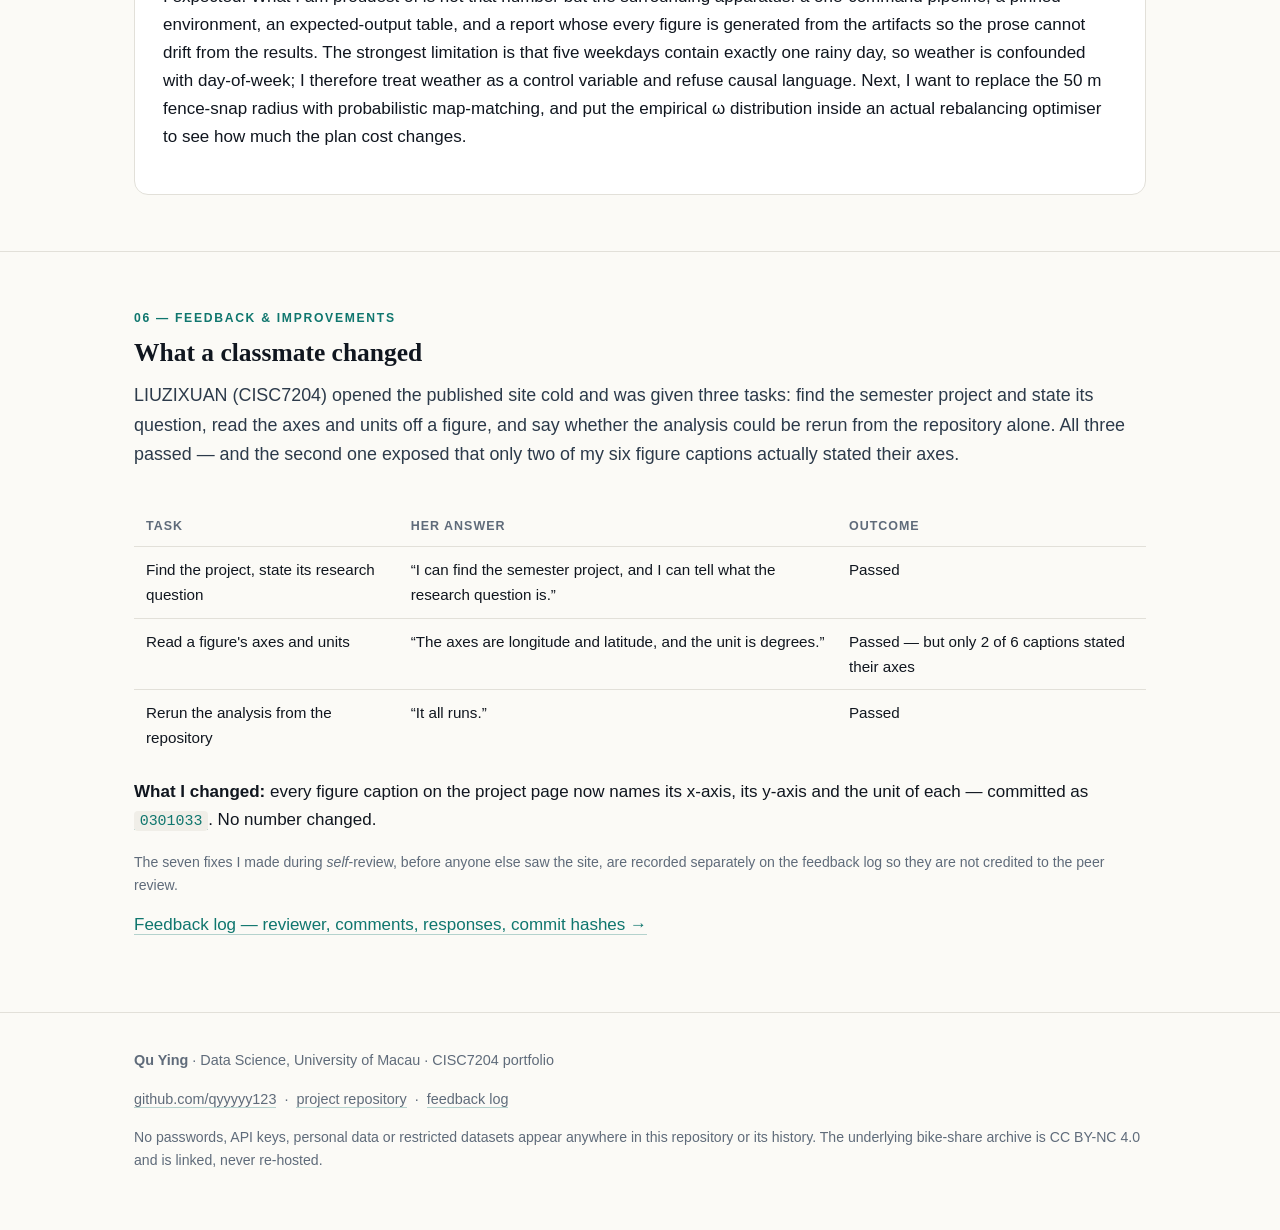
==== commit eece8443: "site: reflect the final archive — two dashboards, six figures on the project page The submitted arch" ====
--- a/index.html
+++ b/index.html
@@ -127,7 +127,7 @@
             <tr>
               <td><strong>Visualisation</strong></td>
               <td>matplotlib, folium, plotly, dash</td>
-              <td>11 publication-style figures with titles, units and legends; an interactive Leaflet map; a callback-driven Dash dashboard</td>
+              <td>11 publication-style figures with titles, units and legends; an interactive Leaflet map; a Plotly–Dash dashboard on the finished results; and a live Kafka → Spark → FastAPI replay dashboard</td>
             </tr>
             <tr>
               <td><strong>Reproducible engineering</strong></td>
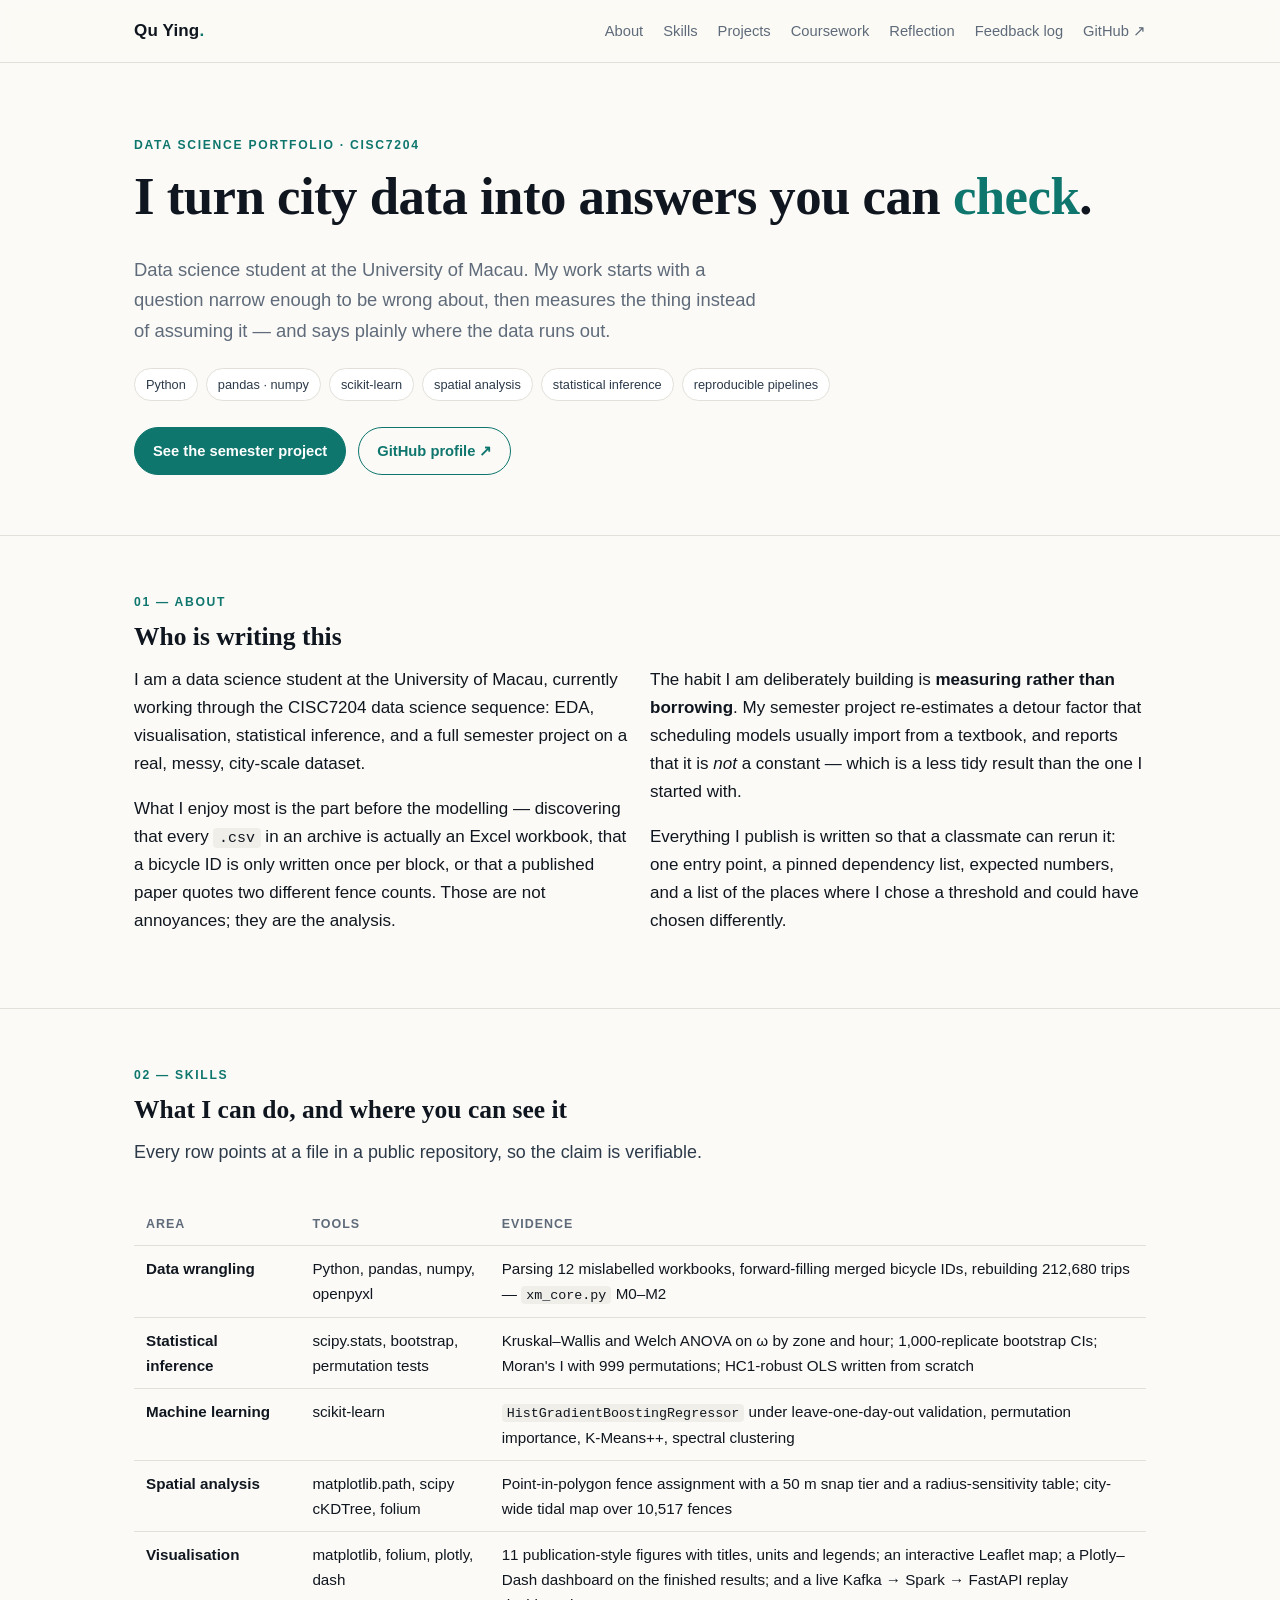
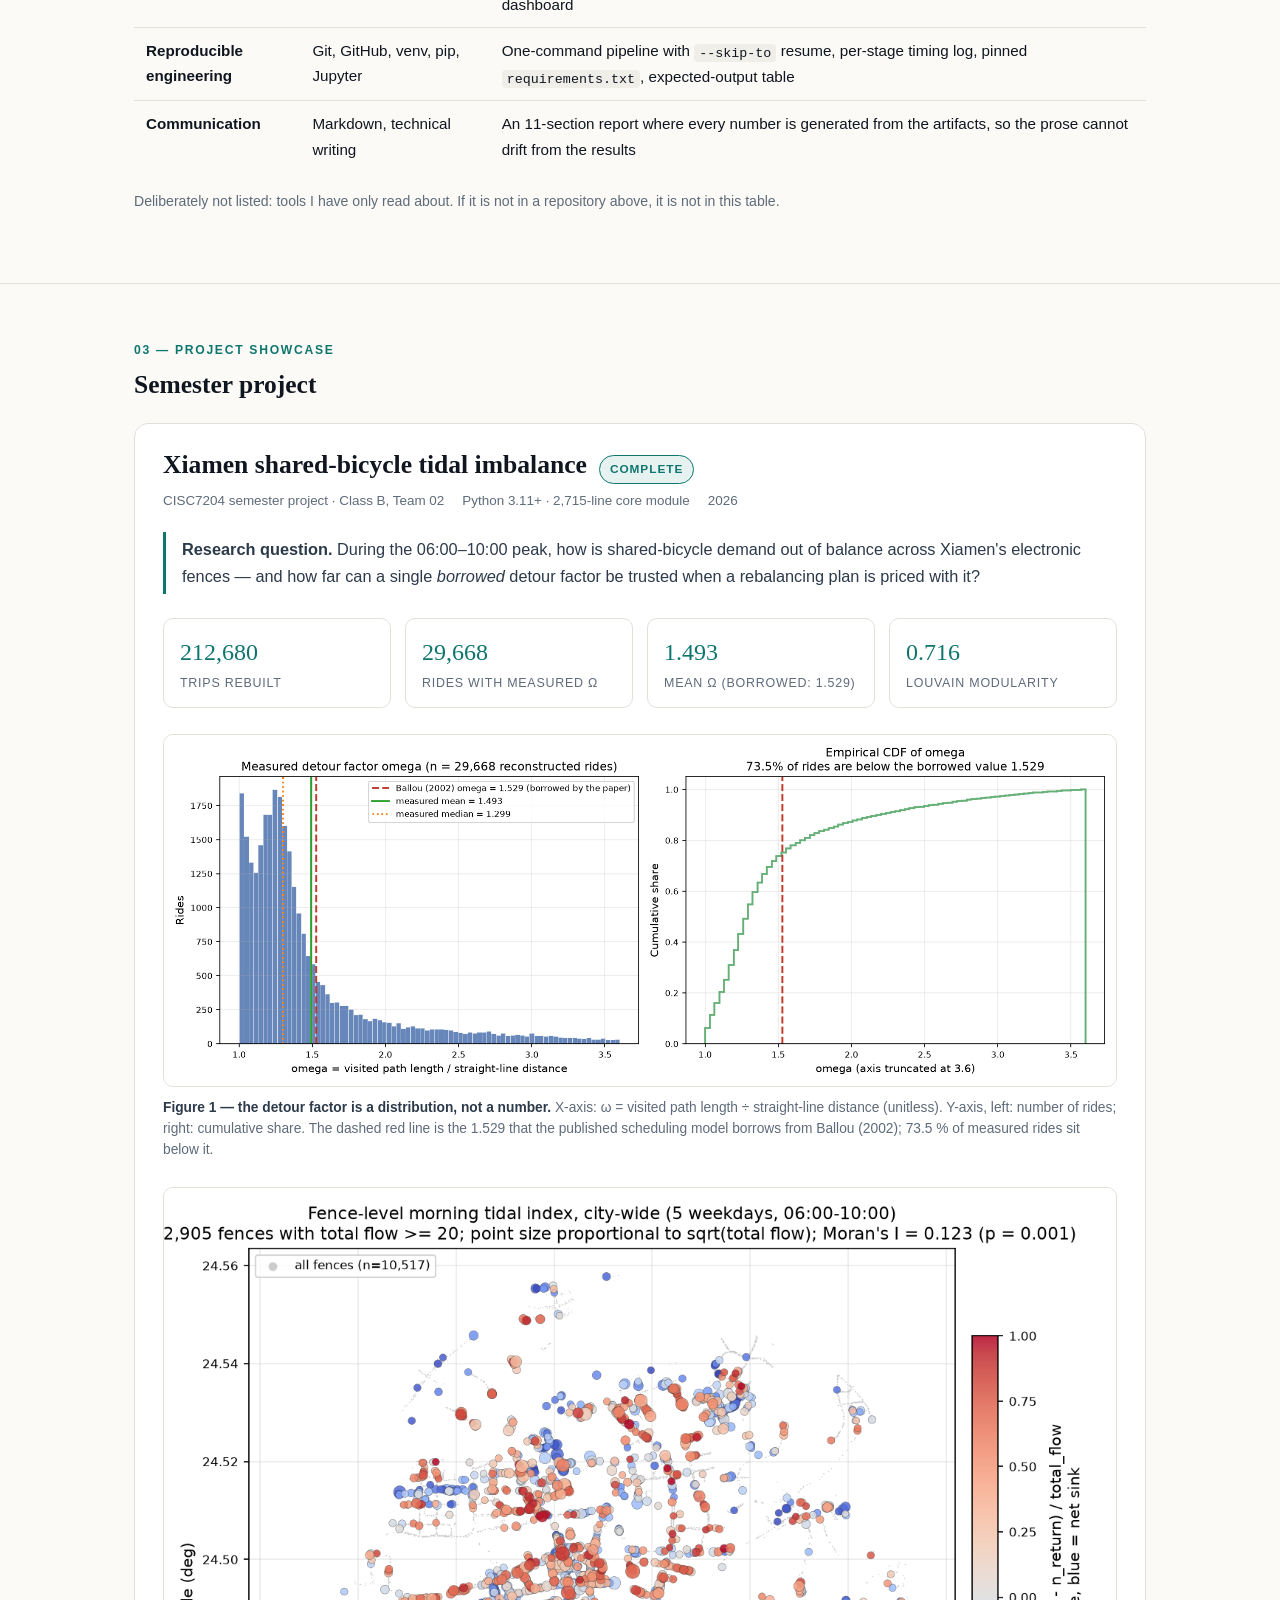
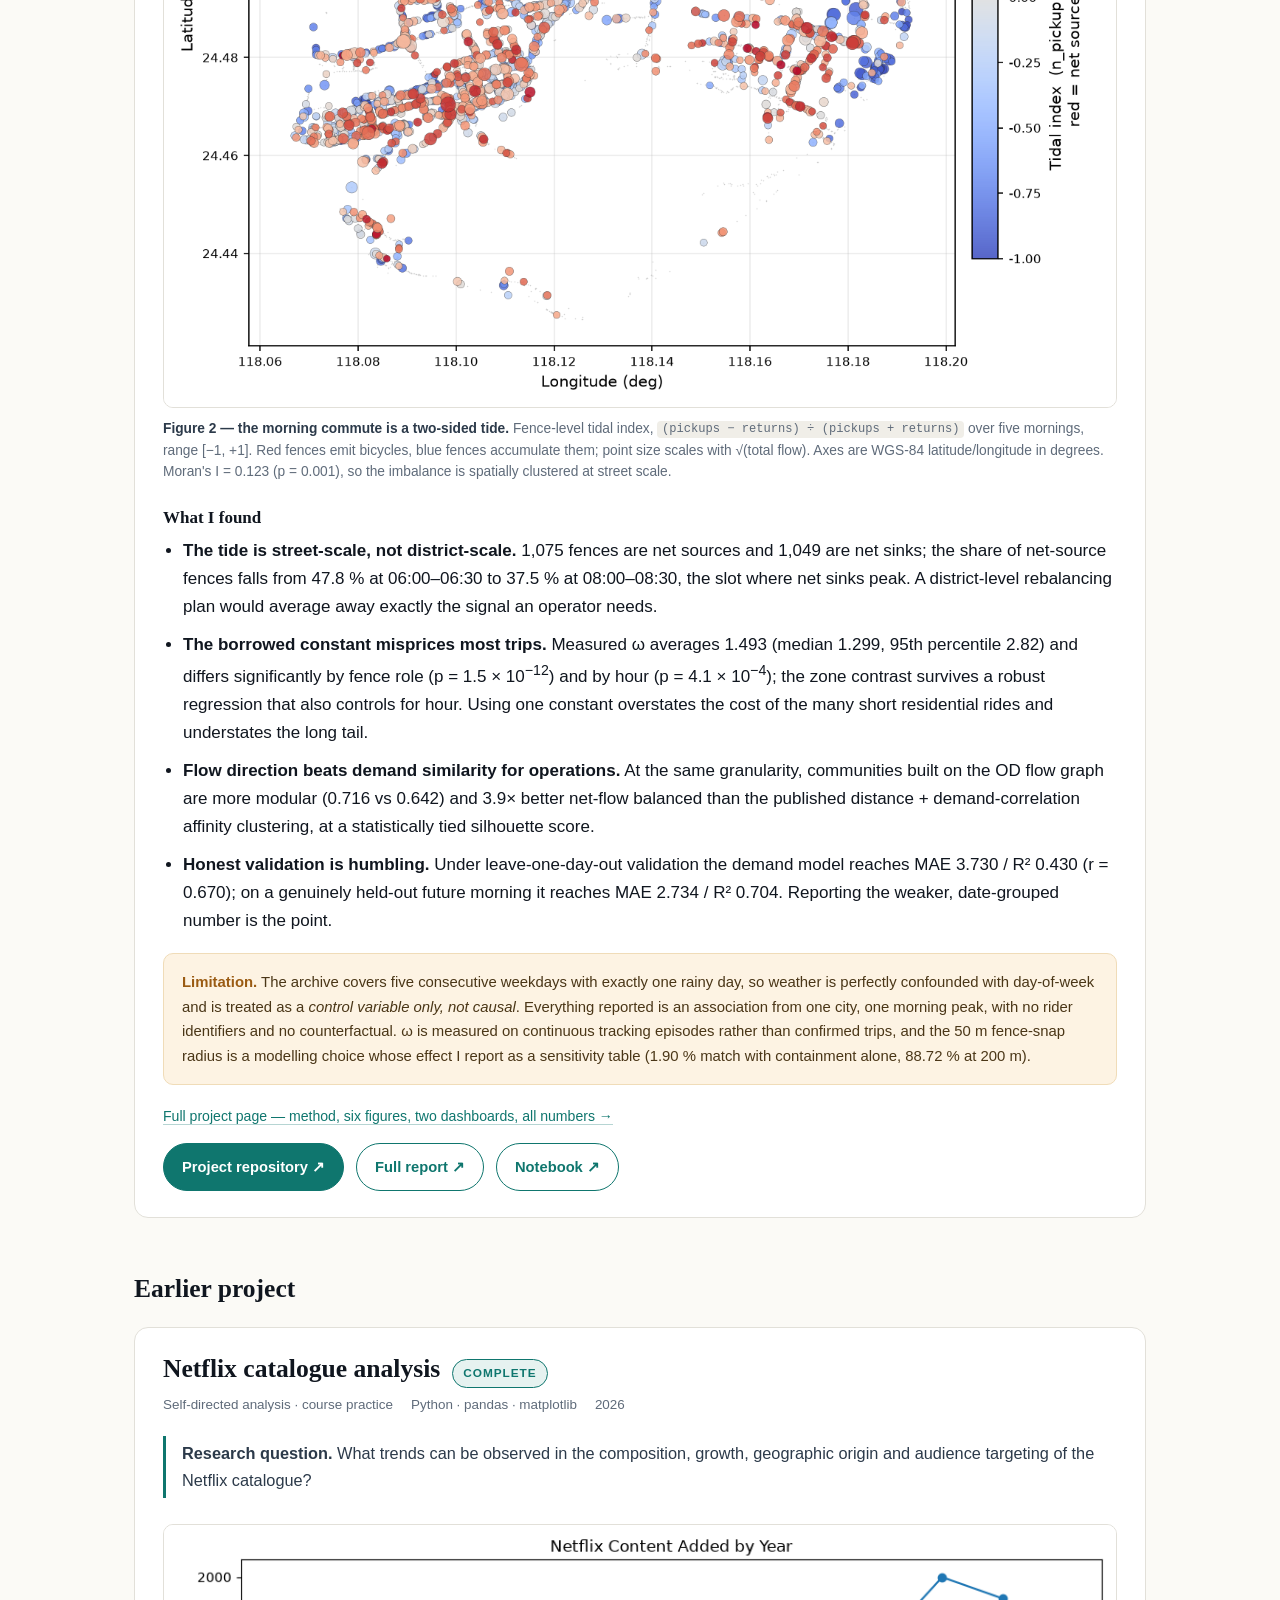
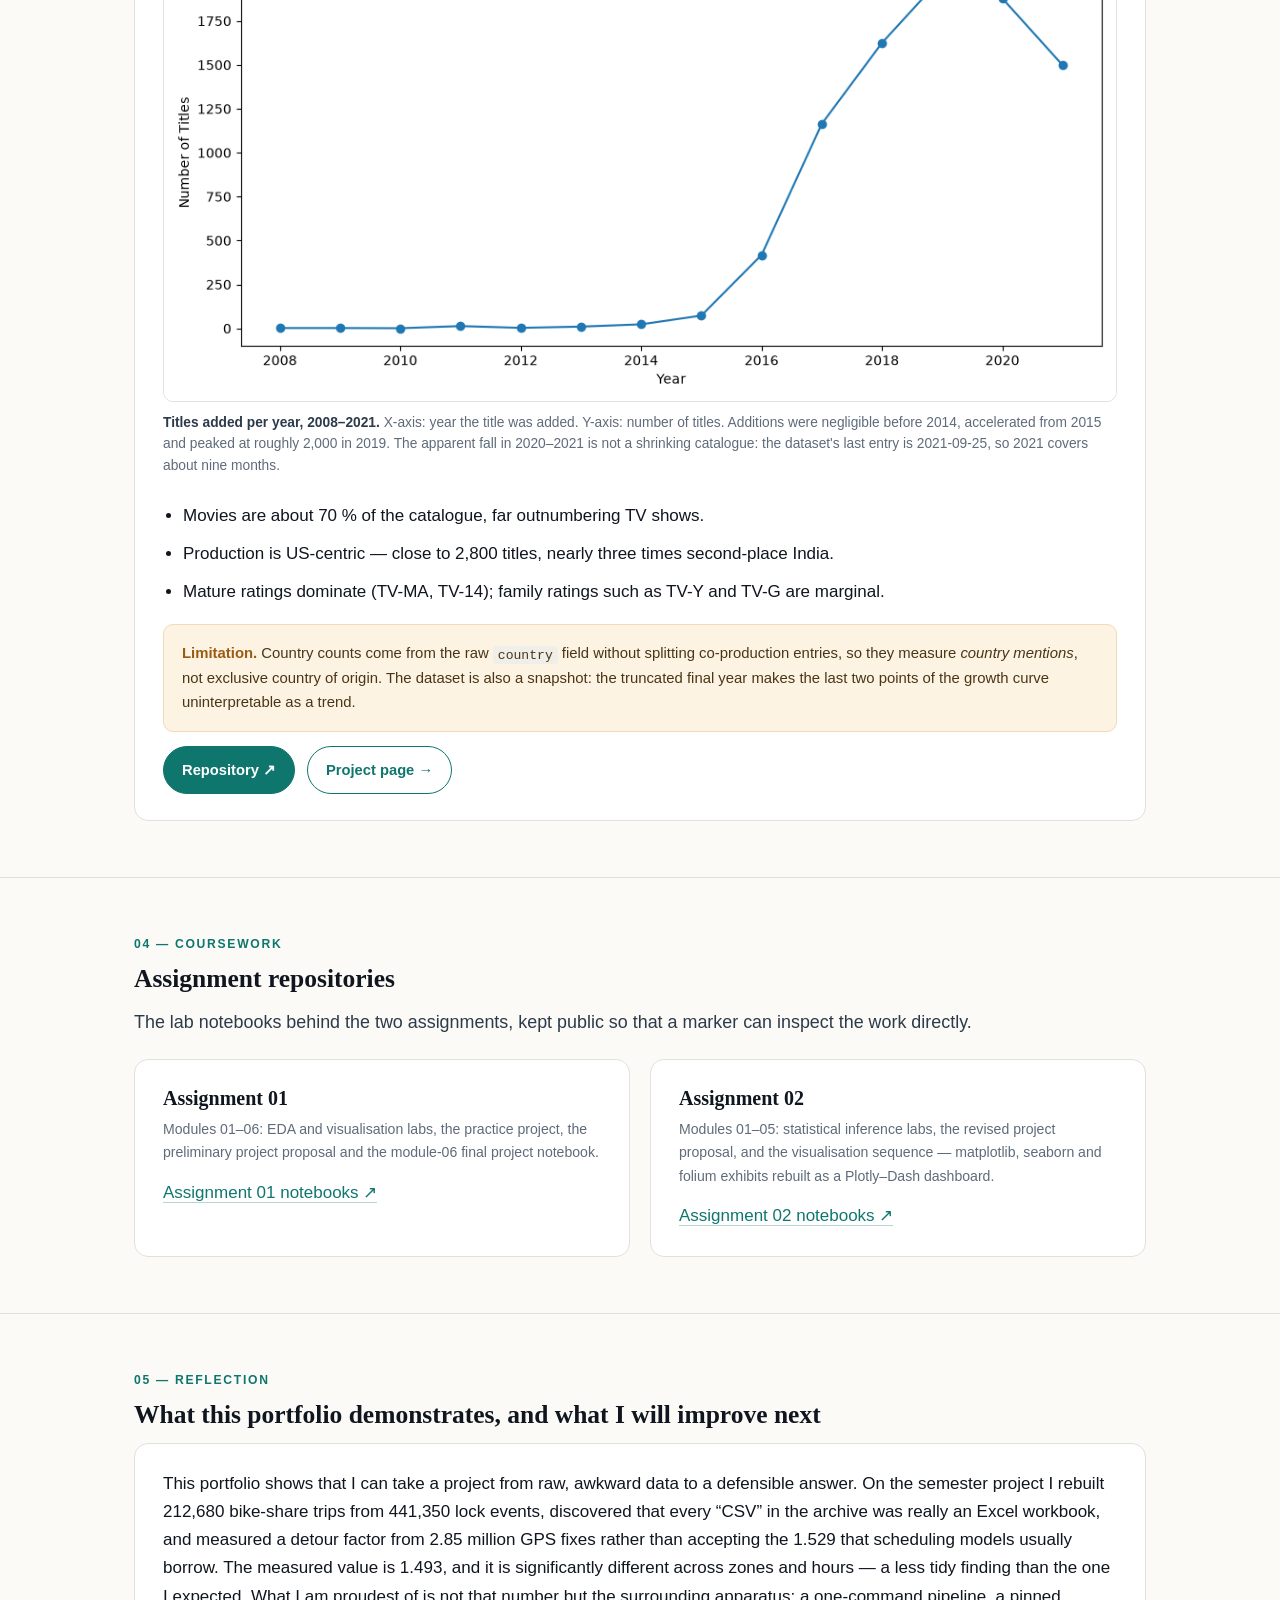
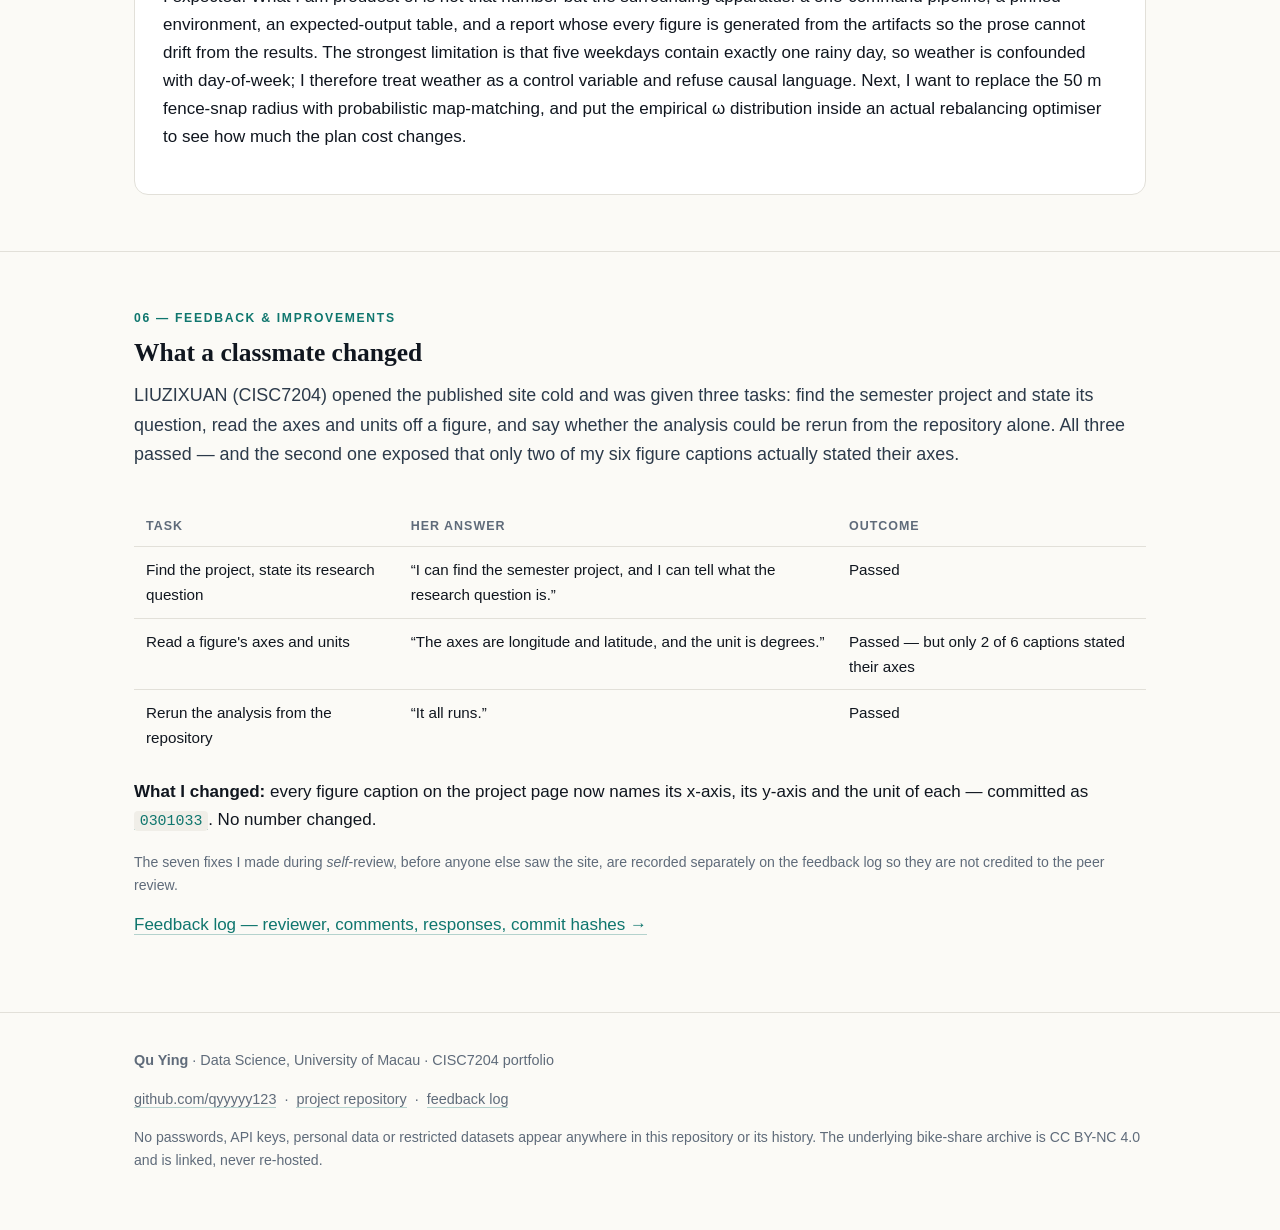
==== commit dc46bac4: "site: the home page link says six figures, because the project page has six It still said 'four figu" ====
--- a/index.html
+++ b/index.html
@@ -244,12 +244,12 @@
         </div>
 
         <p class="small" style="margin-top:20px;">
-          <a href="projects/xiamen.html">Full project page — method, four figures, all numbers →</a>
+          <a href="projects/xiamen.html">Full project page — method, six figures, two dashboards, all numbers →</a>
         </p>
         <div class="btnrow" style="margin-top:14px;">
-          <a class="btn" href="https://github.com/qyyyyy123/xiamen-shared-bicycle-analysis" target="_blank" rel="noopener">Project repository ↗</a>
-          <a class="btn ghost" href="https://github.com/qyyyyy123/xiamen-shared-bicycle-analysis/blob/main/docs/FINAL_REPORT.md" target="_blank" rel="noopener">Full report ↗</a>
-          <a class="btn ghost" href="https://github.com/qyyyyy123/xiamen-shared-bicycle-analysis/blob/main/Xiamen_SharedBicycle_Analysis.ipynb" target="_blank" rel="noopener">Notebook ↗</a>
+          <a class="btn" href="https://github.com/qyyyyy123/cisc7204-semester-project" target="_blank" rel="noopener">Project repository ↗</a>
+          <a class="btn ghost" href="https://github.com/qyyyyy123/cisc7204-semester-project/blob/main/docs/FINAL_REPORT.md" target="_blank" rel="noopener">Full report ↗</a>
+          <a class="btn ghost" href="https://github.com/qyyyyy123/cisc7204-semester-project/blob/main/Xiamen_SharedBicycle_Analysis.ipynb" target="_blank" rel="noopener">Notebook ↗</a>
         </div>
       </article>
 
@@ -424,7 +424,7 @@
     <p>
       <a href="https://github.com/qyyyyy123" target="_blank" rel="noopener">github.com/qyyyyy123</a>
       &nbsp;·&nbsp;
-      <a href="https://github.com/qyyyyy123/xiamen-shared-bicycle-analysis" target="_blank" rel="noopener">project repository</a>
+      <a href="https://github.com/qyyyyy123/cisc7204-semester-project" target="_blank" rel="noopener">project repository</a>
       &nbsp;·&nbsp;
       <a href="feedback.html">feedback log</a>
     </p>
